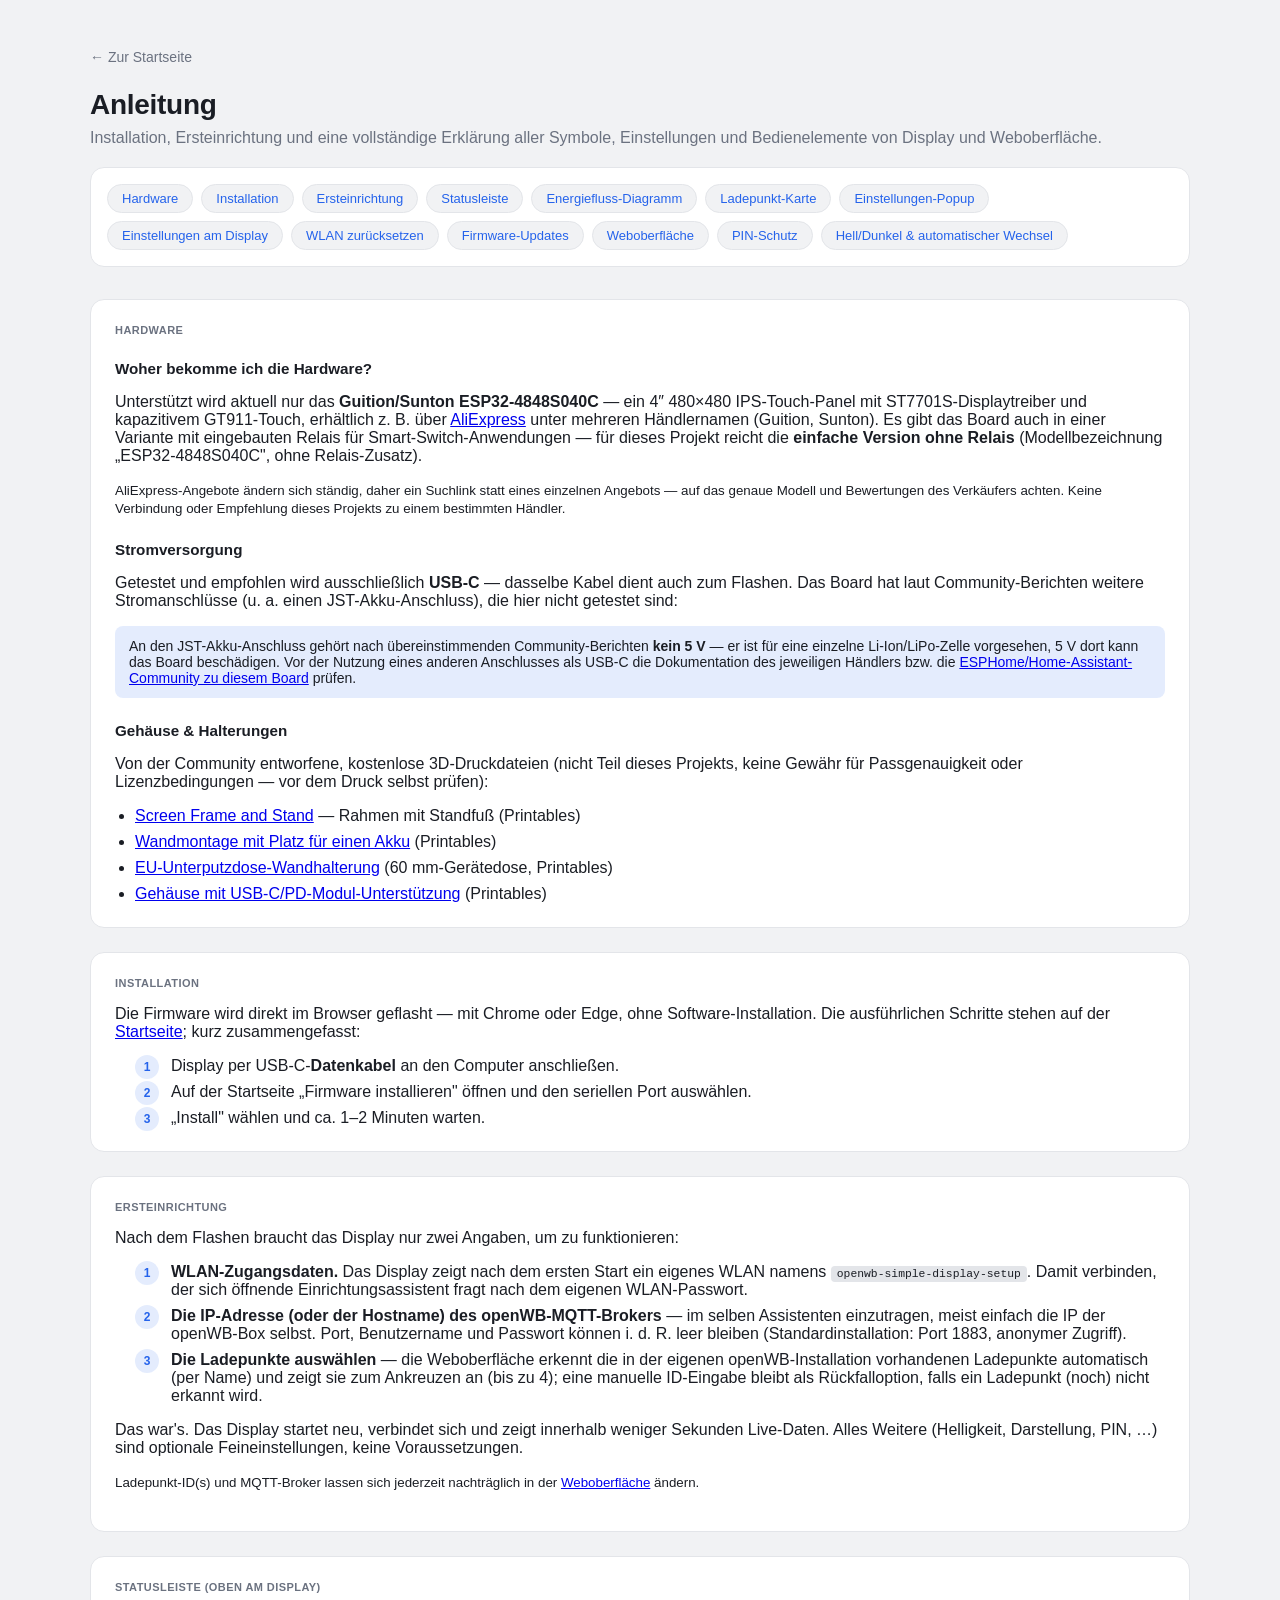
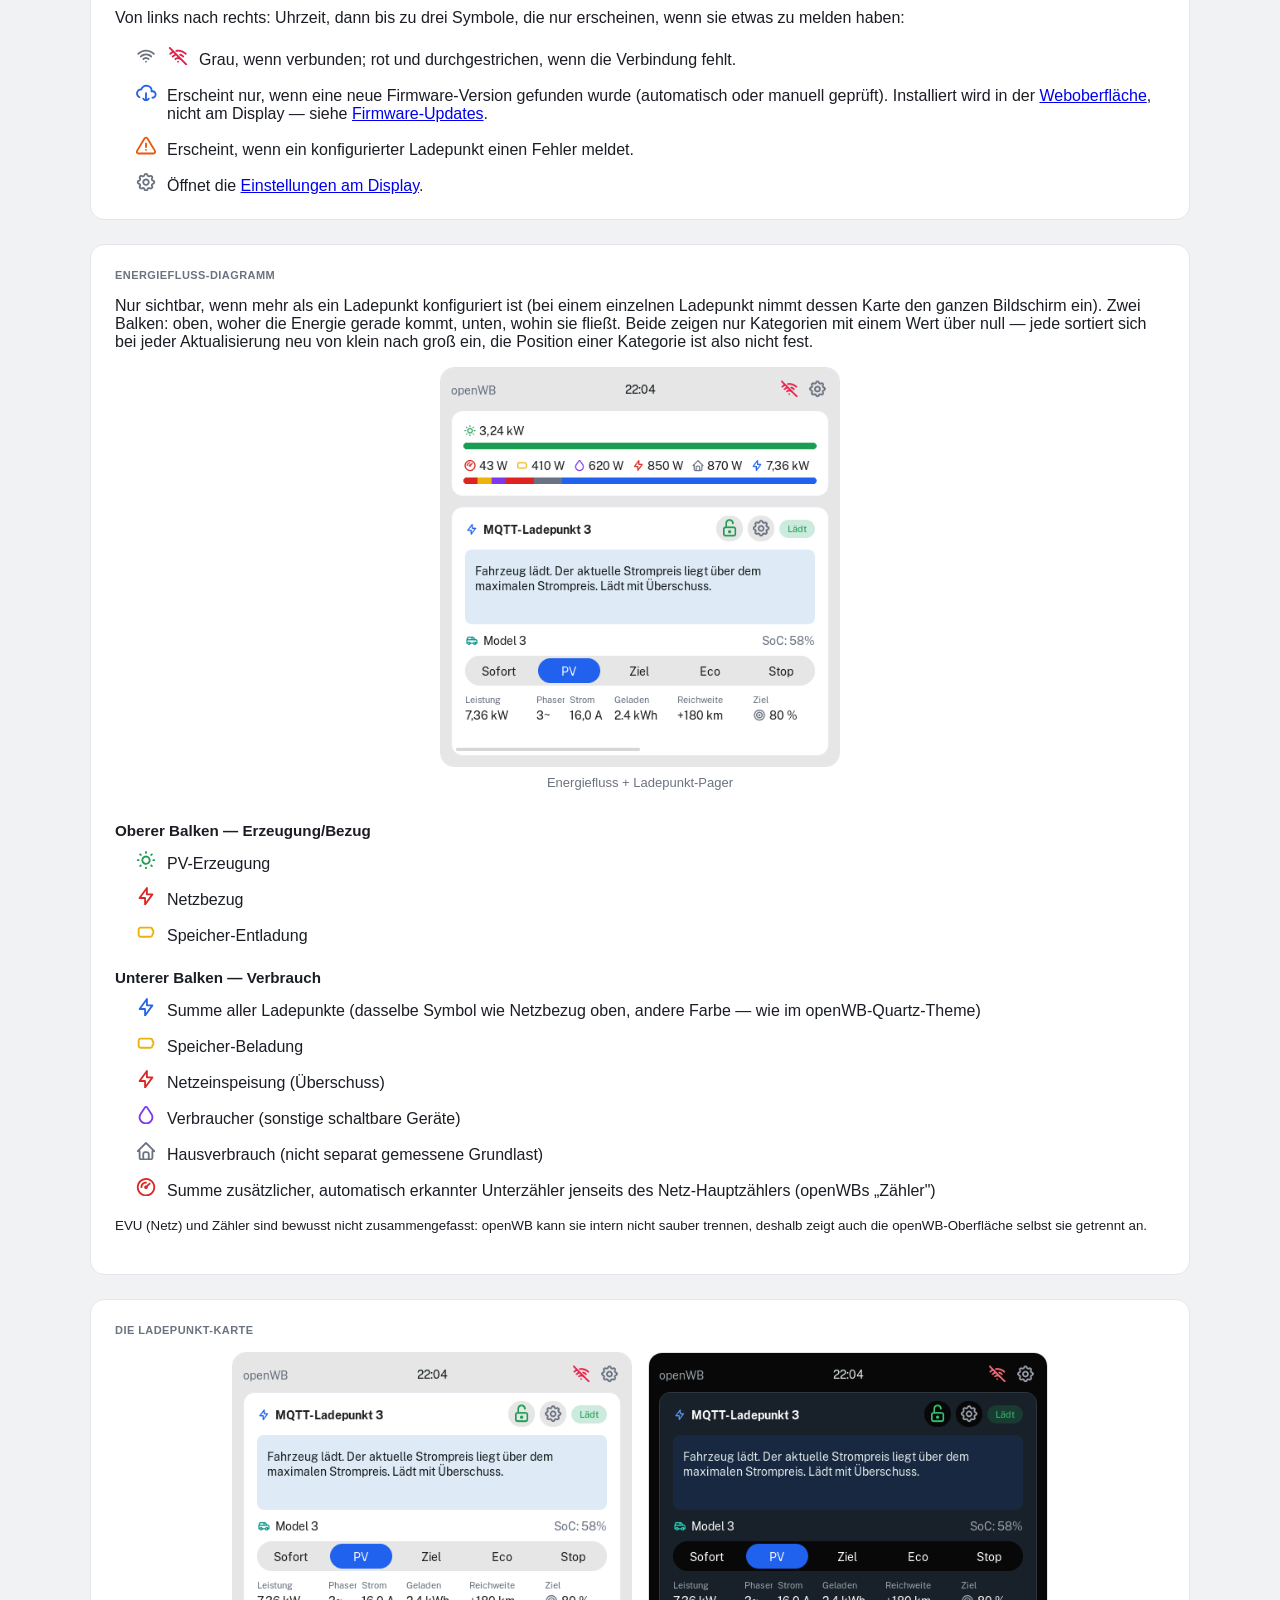
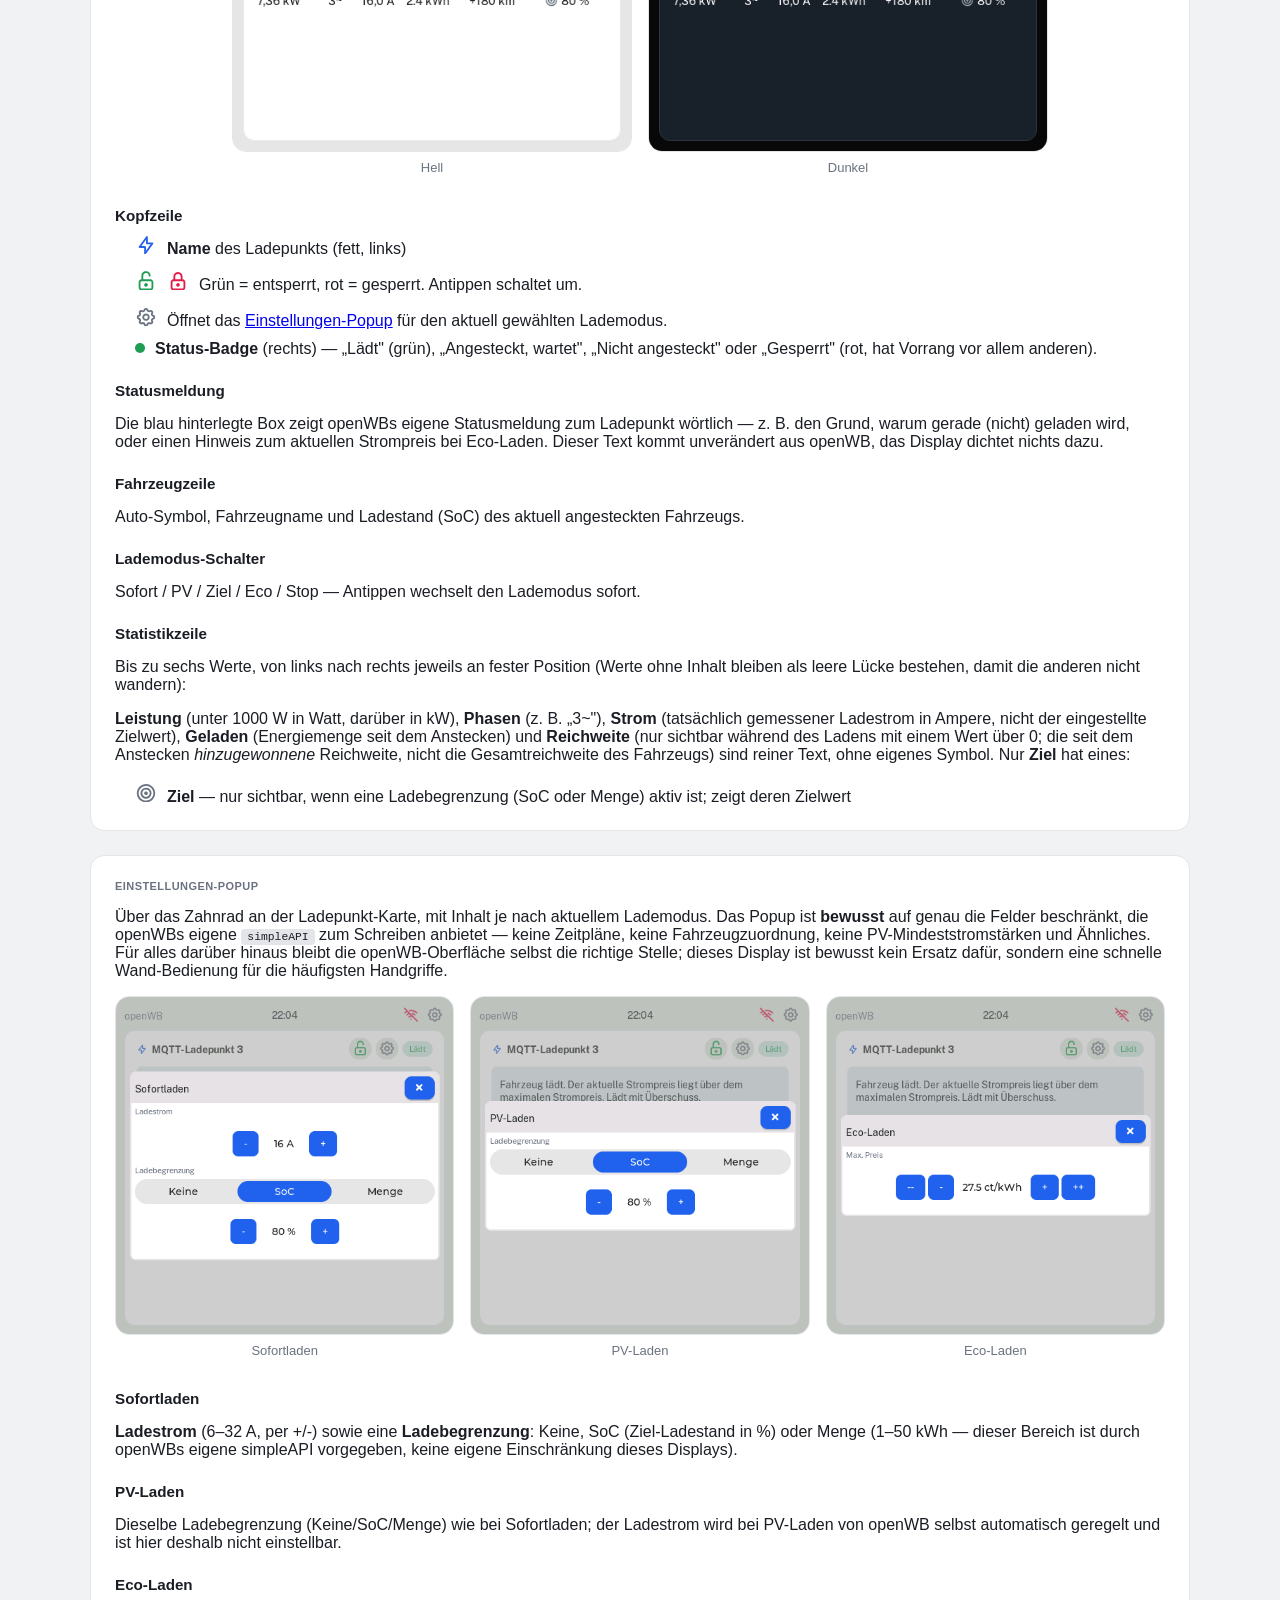
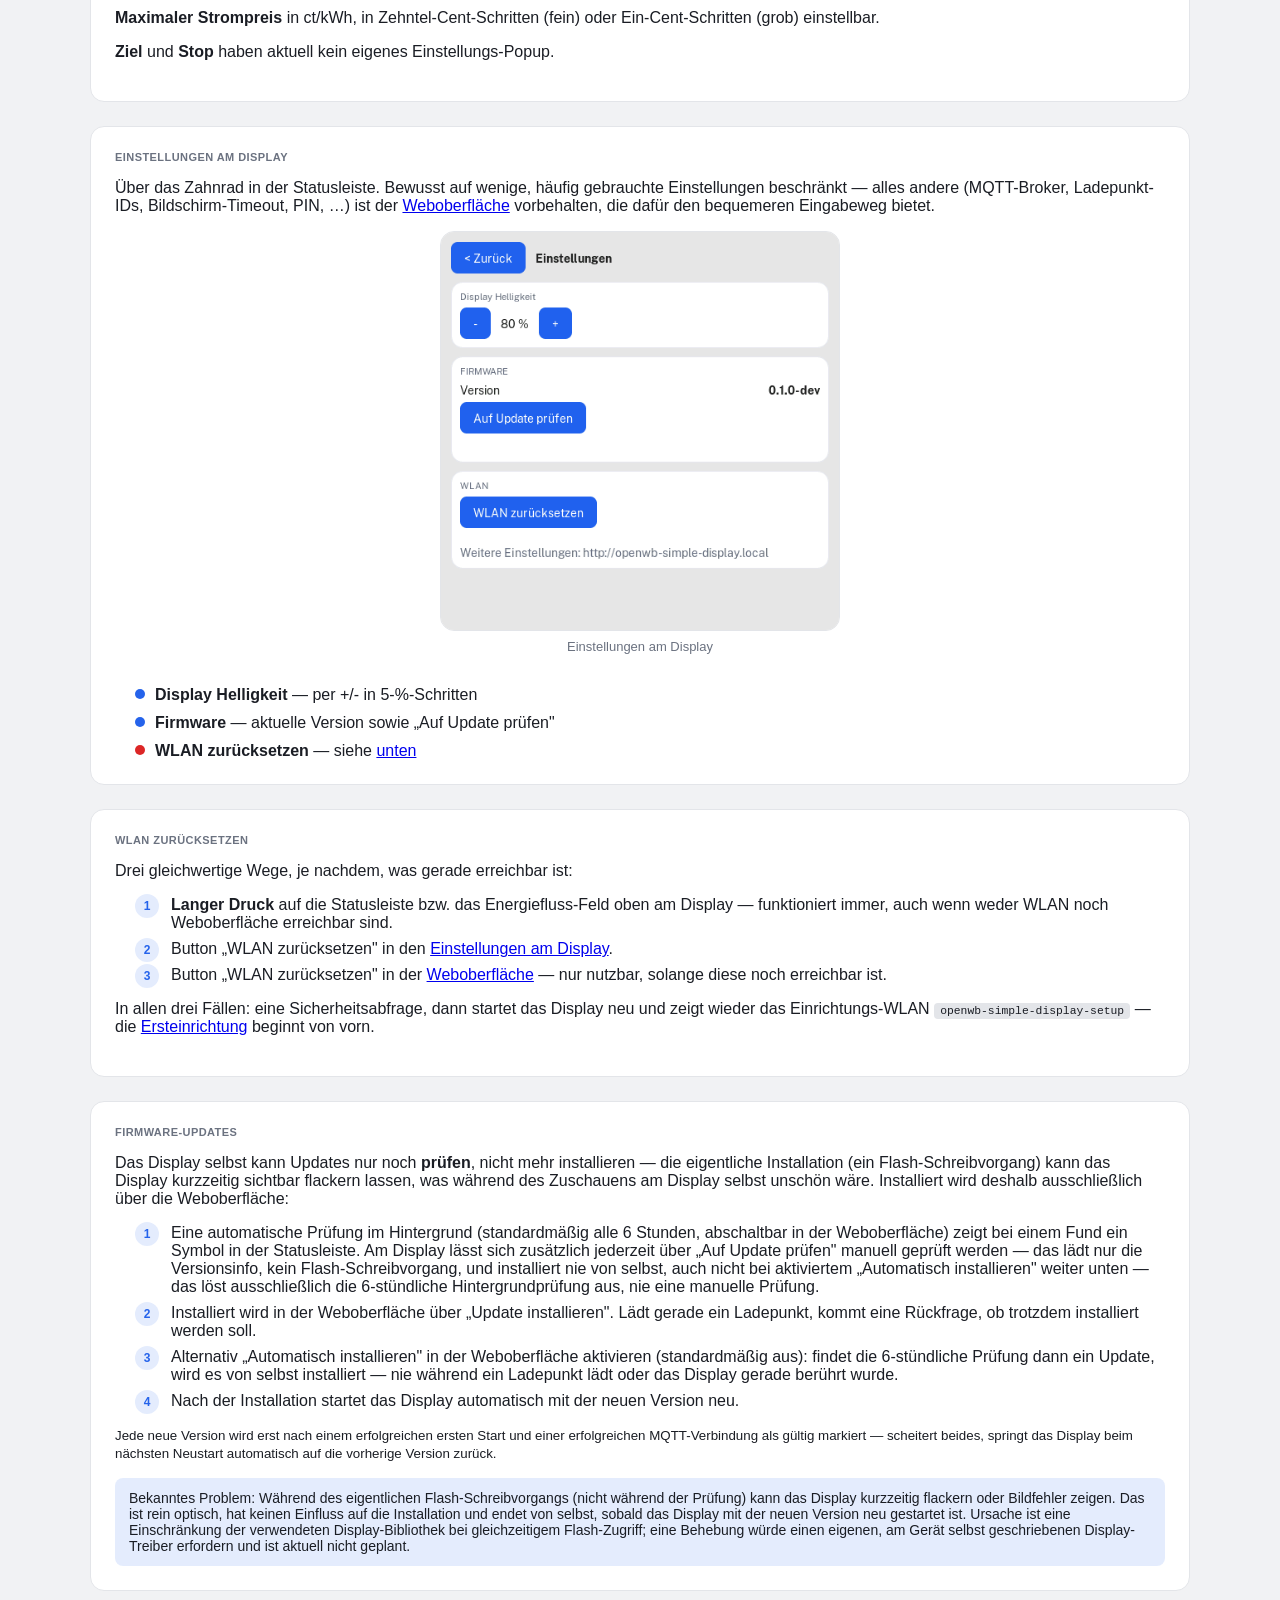
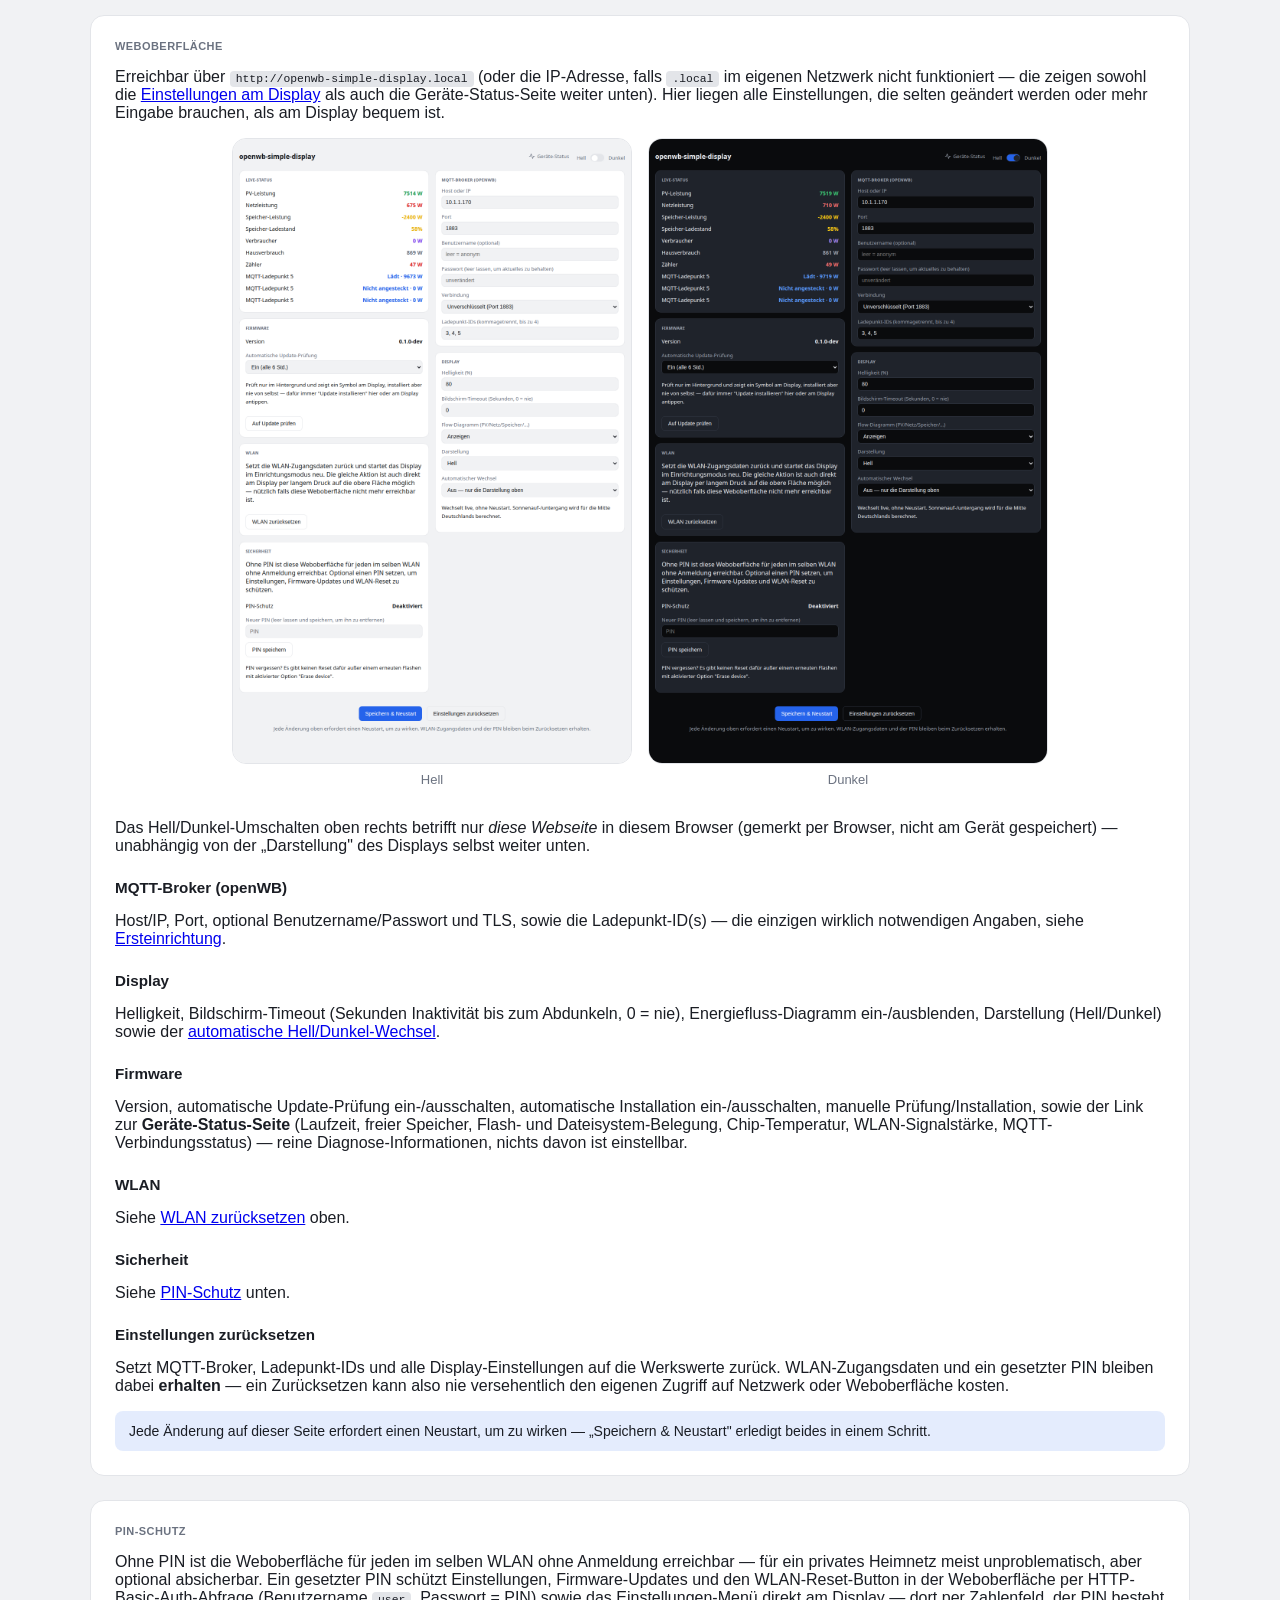
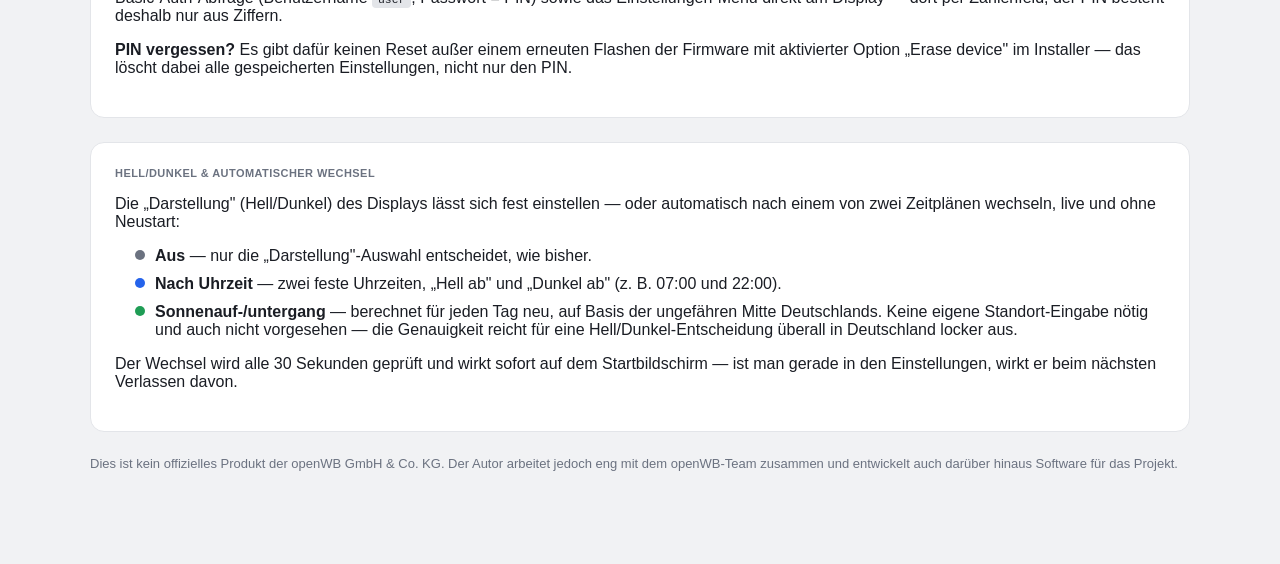
==== docs/anleitung/index.html @ 3981f6f2 "Auto-discover chargepoints instead of requiring free-text IDs The web UI now shows a pick-list of re" ====
<!doctype html>
<html lang="de">
<head>
<meta charset="utf-8" />
<meta name="viewport" content="width=device-width, initial-scale=1" />
<title>Anleitung — openWB Simple Display</title>
<meta name="description" content="Installation, Einrichtung und vollständige Bedienungsanleitung für das openWB Simple Display." />
<link rel="stylesheet" href="../assets/style.css" />
</head>
<body>
<main>
  <a class="back-link" href="../">&larr; Zur Startseite</a>
  <h1>Anleitung</h1>
  <p class="subtitle">
    Installation, Ersteinrichtung und eine vollständige Erklärung aller Symbole,
    Einstellungen und Bedienelemente von Display und Weboberfläche.
  </p>

  <ul class="toc">
    <li><a href="#hardware">Hardware</a></li>
    <li><a href="#installation">Installation</a></li>
    <li><a href="#einrichtung">Ersteinrichtung</a></li>
    <li><a href="#statusleiste">Statusleiste</a></li>
    <li><a href="#flow">Energiefluss-Diagramm</a></li>
    <li><a href="#ladepunktkarte">Ladepunkt-Karte</a></li>
    <li><a href="#popup">Einstellungen-Popup</a></li>
    <li><a href="#display-einstellungen">Einstellungen am Display</a></li>
    <li><a href="#wlan-reset">WLAN zurücksetzen</a></li>
    <li><a href="#update">Firmware-Updates</a></li>
    <li><a href="#weboberflaeche">Weboberfläche</a></li>
    <li><a href="#pin">PIN-Schutz</a></li>
    <li><a href="#darstellung">Hell/Dunkel &amp; automatischer Wechsel</a></li>
  </ul>

  <section class="panel" id="hardware">
    <h2>Hardware</h2>
    <h3>Woher bekomme ich die Hardware?</h3>
    <p>Unterstützt wird aktuell nur das <strong>Guition/Sunton ESP32-4848S040C</strong> —
      ein 4″ 480×480 IPS-Touch-Panel mit ST7701S-Displaytreiber und kapazitivem
      GT911-Touch, erhältlich z.&nbsp;B. über
      <a href="https://www.aliexpress.com/wholesale?SearchText=ESP32-4848S040C" target="_blank" rel="noopener">AliExpress</a>
      unter mehreren Händlernamen (Guition, Sunton). Es gibt das Board auch in einer
      Variante mit eingebauten Relais für Smart-Switch-Anwendungen — für dieses Projekt
      reicht die <strong>einfache Version ohne Relais</strong> (Modellbezeichnung
      „ESP32-4848S040C", ohne Relais-Zusatz).</p>
    <p><small>AliExpress-Angebote ändern sich ständig, daher ein Suchlink statt eines
      einzelnen Angebots — auf das genaue Modell und Bewertungen des Verkäufers achten.
      Keine Verbindung oder Empfehlung dieses Projekts zu einem bestimmten Händler.</small></p>
    <h3>Stromversorgung</h3>
    <p>Getestet und empfohlen wird ausschließlich <strong>USB-C</strong> — dasselbe Kabel
      dient auch zum Flashen. Das Board hat laut Community-Berichten weitere
      Stromanschlüsse (u.&nbsp;a. einen JST-Akku-Anschluss), die hier nicht getestet
      sind:</p>
    <div class="note">An den JST-Akku-Anschluss gehört nach übereinstimmenden
      Community-Berichten <strong>kein 5&nbsp;V</strong> — er ist für eine einzelne
      Li-Ion/LiPo-Zelle vorgesehen, 5&nbsp;V dort kann das Board beschädigen. Vor der
      Nutzung eines anderen Anschlusses als USB-C die Dokumentation des jeweiligen
      Händlers bzw. die <a href="https://community.home-assistant.io/t/guition-4-480x480-esp32-s3-4848s040-smart-display-with-lvgl/729271" target="_blank" rel="noopener">ESPHome/Home-Assistant-Community zu diesem Board</a> prüfen.</div>
    <h3>Gehäuse &amp; Halterungen</h3>
    <p>Von der Community entworfene, kostenlose 3D-Druckdateien (nicht Teil dieses
      Projekts, keine Gewähr für Passgenauigkeit oder Lizenzbedingungen — vor dem Druck
      selbst prüfen):</p>
    <ul>
      <li><a href="https://www.printables.com/model/1881011-guition-4-inch-screen-frame-and-stand-esp32-s3-484" target="_blank" rel="noopener">Screen Frame and Stand</a> — Rahmen mit Standfuß (Printables)</li>
      <li><a href="https://www.printables.com/model/1654839-guiton-4-480x480-esp32-s3-4848s040-smart-display-c" target="_blank" rel="noopener">Wandmontage mit Platz für einen Akku</a> (Printables)</li>
      <li><a href="https://www.printables.com/model/1440541-guition-esp32-s3-4848s040-eu-wall-mount/related" target="_blank" rel="noopener">EU-Unterputzdose-Wandhalterung</a> (60&nbsp;mm-Gerätedose, Printables)</li>
      <li><a href="https://www.printables.com/model/1772350-case-for-guition-4848s040-4-inch-esp32-lcd-module/files" target="_blank" rel="noopener">Gehäuse mit USB-C/PD-Modul-Unterstützung</a> (Printables)</li>
    </ul>
  </section>

  <section class="panel" id="installation">
    <h2>Installation</h2>
    <p>Die Firmware wird direkt im Browser geflasht — mit Chrome oder Edge, ohne
      Software-Installation. Die ausführlichen Schritte stehen auf der
      <a href="../#installation">Startseite</a>; kurz zusammengefasst:</p>
    <ol class="steps">
      <li>Display per USB-C-<strong>Datenkabel</strong> an den Computer anschließen.</li>
      <li>Auf der Startseite „Firmware installieren" öffnen und den seriellen Port
        auswählen.</li>
      <li>„Install" wählen und ca. 1–2 Minuten warten.</li>
    </ol>
  </section>

  <section class="panel" id="einrichtung">
    <h2>Ersteinrichtung</h2>
    <p>Nach dem Flashen braucht das Display nur zwei Angaben, um zu funktionieren:</p>
    <ol class="steps">
      <li><strong>WLAN-Zugangsdaten.</strong> Das Display zeigt nach dem ersten Start ein
        eigenes WLAN namens <code>openwb-simple-display-setup</code>. Damit verbinden, der
        sich öffnende Einrichtungsassistent fragt nach dem eigenen WLAN-Passwort.</li>
      <li><strong>Die IP-Adresse (oder der Hostname) des openWB-MQTT-Brokers</strong> —
        im selben Assistenten einzutragen, meist einfach die IP der openWB-Box selbst.
        Port, Benutzername und Passwort können i.&nbsp;d.&nbsp;R. leer bleiben
        (Standardinstallation: Port 1883, anonymer Zugriff).</li>
      <li><strong>Die Ladepunkte auswählen</strong> — die Weboberfläche erkennt die in
        der eigenen openWB-Installation vorhandenen Ladepunkte automatisch (per Name)
        und zeigt sie zum Ankreuzen an (bis zu 4); eine manuelle ID-Eingabe bleibt als
        Rückfalloption, falls ein Ladepunkt (noch) nicht erkannt wird.</li>
    </ol>
    <p>Das war's. Das Display startet neu, verbindet sich und zeigt innerhalb weniger
      Sekunden Live-Daten. Alles Weitere (Helligkeit, Darstellung, PIN, …) sind optionale
      Feineinstellungen, keine Voraussetzungen.</p>
    <p><small>Ladepunkt-ID(s) und MQTT-Broker lassen sich jederzeit nachträglich in der
      <a href="#weboberflaeche">Weboberfläche</a> ändern.</small></p>
  </section>

  <section class="panel" id="statusleiste">
    <h2>Statusleiste (oben am Display)</h2>
    <p>Von links nach rechts: Uhrzeit, dann bis zu drei Symbole, die nur erscheinen, wenn
      sie etwas zu melden haben:</p>
    <ul class="legend">
      <li><img class="icon" src="../assets/icons/icon-wifi-muted.svg" alt="" /><img
          class="icon" src="../assets/icons/icon-wifi-off-error.svg" alt="" />
        <span>Grau, wenn verbunden; rot und durchgestrichen, wenn die Verbindung
        fehlt.</span></li>
      <li><img class="icon" src="../assets/icons/icon-cloud-download-accent.svg" alt="" />
        <span>Erscheint nur, wenn eine neue Firmware-Version gefunden wurde (automatisch
        oder manuell geprüft). Installiert wird in der <a href="#weboberflaeche">Weboberfläche</a>,
        nicht am Display — siehe <a href="#update">Firmware-Updates</a>.</span></li>
      <li><img class="icon" src="../assets/icons/icon-alert-triangle-warning.svg" alt="" />
        <span>Erscheint, wenn ein konfigurierter Ladepunkt einen Fehler meldet.</span></li>
      <li><img class="icon" src="../assets/icons/icon-settings-muted.svg" alt="" />
        <span>Öffnet die <a href="#display-einstellungen">Einstellungen am
        Display</a>.</span></li>
    </ul>
  </section>

  <section class="panel" id="flow">
    <h2>Energiefluss-Diagramm</h2>
    <p>Nur sichtbar, wenn mehr als ein Ladepunkt konfiguriert ist (bei einem einzelnen
      Ladepunkt nimmt dessen Karte den ganzen Bildschirm ein). Zwei Balken: oben, woher
      die Energie gerade kommt, unten, wohin sie fließt. Beide zeigen nur Kategorien mit
      einem Wert über null — jede sortiert sich bei jeder Aktualisierung neu von klein
      nach groß ein, die Position einer Kategorie ist also nicht fest.</p>
    <div class="screenshots">
      <figure>
        <img src="../assets/screenshot-multi-light.png" alt="Energiefluss-Diagramm über mehreren Ladepunkt-Karten" />
        <figcaption>Energiefluss + Ladepunkt-Pager</figcaption>
      </figure>
    </div>
    <h3>Oberer Balken — Erzeugung/Bezug</h3>
    <ul class="legend">
      <li><img class="icon" src="../assets/icons/icon-sun-pv.svg" alt="" />
        <span>PV-Erzeugung</span></li>
      <li><img class="icon" src="../assets/icons/icon-bolt-grid.svg" alt="" />
        <span>Netzbezug</span></li>
      <li><img class="icon" src="../assets/icons/icon-battery-battery.svg" alt="" />
        <span>Speicher-Entladung</span></li>
    </ul>
    <h3>Unterer Balken — Verbrauch</h3>
    <ul class="legend">
      <li><img class="icon" src="../assets/icons/icon-bolt-chargepoint.svg" alt="" />
        <span>Summe aller Ladepunkte (dasselbe Symbol wie Netzbezug oben, andere Farbe —
        wie im openWB-Quartz-Theme)</span></li>
      <li><img class="icon" src="../assets/icons/icon-battery-battery.svg" alt="" />
        <span>Speicher-Beladung</span></li>
      <li><img class="icon" src="../assets/icons/icon-bolt-grid.svg" alt="" />
        <span>Netzeinspeisung (Überschuss)</span></li>
      <li><img class="icon" src="../assets/icons/icon-droplet-consumer.svg" alt="" />
        <span>Verbraucher (sonstige schaltbare Geräte)</span></li>
      <li><img class="icon" src="../assets/icons/icon-home-muted.svg" alt="" />
        <span>Hausverbrauch (nicht separat gemessene Grundlast)</span></li>
      <li><img class="icon" src="../assets/icons/icon-gauge-grid.svg" alt="" />
        <span>Summe zusätzlicher, automatisch erkannter Unterzähler jenseits des
        Netz-Hauptzählers (openWBs „Zähler")</span></li>
    </ul>
    <p><small>EVU (Netz) und Zähler sind bewusst nicht zusammengefasst: openWB kann sie
      intern nicht sauber trennen, deshalb zeigt auch die openWB-Oberfläche selbst sie
      getrennt an.</small></p>
  </section>

  <section class="panel" id="ladepunktkarte">
    <h2>Die Ladepunkt-Karte</h2>
    <div class="screenshots">
      <figure>
        <img src="../assets/screenshot-light.png" alt="Ladepunkt-Karte, helles Design" />
        <figcaption>Hell</figcaption>
      </figure>
      <figure>
        <img src="../assets/screenshot-dark.png" alt="Ladepunkt-Karte, dunkles Design" />
        <figcaption>Dunkel</figcaption>
      </figure>
    </div>
    <h3>Kopfzeile</h3>
    <ul class="legend">
      <li><img class="icon" src="../assets/icons/icon-bolt-chargepoint.svg" alt="" />
        <span><strong>Name</strong> des Ladepunkts (fett, links)</span></li>
      <li><img class="icon" src="../assets/icons/icon-lock-open-pv.svg" alt="" /><img
          class="icon" src="../assets/icons/icon-lock-error.svg" alt="" />
        <span>Grün = entsperrt, rot = gesperrt. Antippen schaltet um.</span></li>
      <li><img class="icon" src="../assets/icons/icon-settings-muted.svg" alt="" />
        <span>Öffnet das <a href="#popup">Einstellungen-Popup</a> für den aktuell
        gewählten Lademodus.</span></li>
      <li><span class="dot" style="--dot: var(--pv)"></span>
        <span><strong>Status-Badge</strong> (rechts) — „Lädt" (grün), „Angesteckt, wartet",
        „Nicht angesteckt" oder „Gesperrt" (rot, hat Vorrang vor allem anderen).</span></li>
    </ul>
    <h3>Statusmeldung</h3>
    <p>Die blau hinterlegte Box zeigt openWBs eigene Statusmeldung zum Ladepunkt
      wörtlich — z.&nbsp;B. den Grund, warum gerade (nicht) geladen wird, oder einen
      Hinweis zum aktuellen Strompreis bei Eco-Laden. Dieser Text kommt unverändert aus
      openWB, das Display dichtet nichts dazu.</p>
    <h3>Fahrzeugzeile</h3>
    <p>Auto-Symbol, Fahrzeugname und Ladestand (SoC) des aktuell angesteckten Fahrzeugs.</p>
    <h3>Lademodus-Schalter</h3>
    <p>Sofort / PV / Ziel / Eco / Stop — Antippen wechselt den Lademodus sofort.</p>
    <h3>Statistikzeile</h3>
    <p>Bis zu sechs Werte, von links nach rechts jeweils an fester Position (Werte ohne
      Inhalt bleiben als leere Lücke bestehen, damit die anderen nicht wandern):</p>
    <p><strong>Leistung</strong> (unter 1000&nbsp;W in Watt, darüber in kW),
      <strong>Phasen</strong> (z.&nbsp;B. „3~"), <strong>Strom</strong> (tatsächlich
      gemessener Ladestrom in Ampere, nicht der eingestellte Zielwert),
      <strong>Geladen</strong> (Energiemenge seit dem Anstecken) und
      <strong>Reichweite</strong> (nur sichtbar während des Ladens mit einem Wert über 0;
      die seit dem Anstecken <em>hinzugewonnene</em> Reichweite, nicht die
      Gesamtreichweite des Fahrzeugs) sind reiner Text, ohne eigenes Symbol. Nur
      <strong>Ziel</strong> hat eines:</p>
    <ul class="legend">
      <li><img class="icon" src="../assets/icons/icon-goal-muted.svg" alt="" />
        <span><strong>Ziel</strong> — nur sichtbar, wenn eine Ladebegrenzung (SoC oder
        Menge) aktiv ist; zeigt deren Zielwert</span></li>
    </ul>
  </section>

  <section class="panel" id="popup">
    <h2>Einstellungen-Popup</h2>
    <p>Über das Zahnrad an der Ladepunkt-Karte, mit Inhalt je nach aktuellem Lademodus.
      Das Popup ist <strong>bewusst</strong> auf genau die Felder beschränkt, die
      openWBs eigene <code>simpleAPI</code> zum Schreiben anbietet — keine Zeitpläne,
      keine Fahrzeugzuordnung, keine PV-Mindeststromstärken und Ähnliches. Für alles
      darüber hinaus bleibt die openWB-Oberfläche selbst die richtige Stelle; dieses
      Display ist bewusst kein Ersatz dafür, sondern eine schnelle Wand-Bedienung für die
      häufigsten Handgriffe.</p>
    <div class="screenshots">
      <figure>
        <img src="../assets/screenshot-popup-instant.png" alt="Einstellungen-Popup für Sofortladen" />
        <figcaption>Sofortladen</figcaption>
      </figure>
      <figure>
        <img src="../assets/screenshot-popup-pv.png" alt="Einstellungen-Popup für PV-Laden" />
        <figcaption>PV-Laden</figcaption>
      </figure>
      <figure>
        <img src="../assets/screenshot-popup-eco.png" alt="Einstellungen-Popup für Eco-Laden" />
        <figcaption>Eco-Laden</figcaption>
      </figure>
    </div>
    <h3>Sofortladen</h3>
    <p><strong>Ladestrom</strong> (6–32&nbsp;A, per +/-) sowie eine
      <strong>Ladebegrenzung</strong>: Keine, SoC (Ziel-Ladestand in %) oder Menge
      (1–50&nbsp;kWh — dieser Bereich ist durch openWBs eigene simpleAPI vorgegeben,
      keine eigene Einschränkung dieses Displays).</p>
    <h3>PV-Laden</h3>
    <p>Dieselbe Ladebegrenzung (Keine/SoC/Menge) wie bei Sofortladen; der Ladestrom wird
      bei PV-Laden von openWB selbst automatisch geregelt und ist hier deshalb nicht
      einstellbar.</p>
    <h3>Eco-Laden</h3>
    <p><strong>Maximaler Strompreis</strong> in ct/kWh, in Zehntel-Cent-Schritten
      (fein) oder Ein-Cent-Schritten (grob) einstellbar.</p>
    <p><strong>Ziel</strong> und <strong>Stop</strong> haben aktuell kein eigenes
      Einstellungs-Popup.</p>
  </section>

  <section class="panel" id="display-einstellungen">
    <h2>Einstellungen am Display</h2>
    <p>Über das Zahnrad in der Statusleiste. Bewusst auf wenige, häufig gebrauchte
      Einstellungen beschränkt — alles andere (MQTT-Broker, Ladepunkt-IDs,
      Bildschirm-Timeout, PIN, …) ist der <a href="#weboberflaeche">Weboberfläche</a>
      vorbehalten, die dafür den bequemeren Eingabeweg bietet.</p>
    <div class="screenshots">
      <figure>
        <img src="../assets/screenshot-display-settings.png" alt="Einstellungen direkt am Display" />
        <figcaption>Einstellungen am Display</figcaption>
      </figure>
    </div>
    <ul class="legend">
      <li><span class="dot" style="--dot: var(--chargepoint)"></span>
        <span><strong>Display Helligkeit</strong> — per +/- in 5-%-Schritten</span></li>
      <li><span class="dot" style="--dot: var(--chargepoint)"></span>
        <span><strong>Firmware</strong> — aktuelle Version sowie „Auf Update prüfen"</span></li>
      <li><span class="dot" style="--dot: var(--grid)"></span>
        <span><strong>WLAN zurücksetzen</strong> — siehe <a href="#wlan-reset">unten</a></span></li>
    </ul>
  </section>

  <section class="panel" id="wlan-reset">
    <h2>WLAN zurücksetzen</h2>
    <p>Drei gleichwertige Wege, je nachdem, was gerade erreichbar ist:</p>
    <ol class="steps">
      <li><strong>Langer Druck</strong> auf die Statusleiste bzw. das Energiefluss-Feld
        oben am Display — funktioniert immer, auch wenn weder WLAN noch Weboberfläche
        erreichbar sind.</li>
      <li>Button „WLAN zurücksetzen" in den <a href="#display-einstellungen">Einstellungen
        am Display</a>.</li>
      <li>Button „WLAN zurücksetzen" in der <a href="#weboberflaeche">Weboberfläche</a> —
        nur nutzbar, solange diese noch erreichbar ist.</li>
    </ol>
    <p>In allen drei Fällen: eine Sicherheitsabfrage, dann startet das Display neu und
      zeigt wieder das Einrichtungs-WLAN <code>openwb-simple-display-setup</code> — die
      <a href="#einrichtung">Ersteinrichtung</a> beginnt von vorn.</p>
  </section>

  <section class="panel" id="update">
    <h2>Firmware-Updates</h2>
    <p>Das Display selbst kann Updates nur noch <strong>prüfen</strong>, nicht mehr
      installieren — die eigentliche Installation (ein Flash-Schreibvorgang) kann das
      Display kurzzeitig sichtbar flackern lassen, was während des Zuschauens am
      Display selbst unschön wäre. Installiert wird deshalb ausschließlich über die
      Weboberfläche:</p>
    <ol class="steps">
      <li>Eine automatische Prüfung im Hintergrund (standardmäßig alle 6&nbsp;Stunden,
        abschaltbar in der Weboberfläche) zeigt bei einem Fund ein Symbol in der
        Statusleiste. Am Display lässt sich zusätzlich jederzeit über „Auf Update
        prüfen" manuell geprüft werden — das lädt nur die Versionsinfo, kein
        Flash-Schreibvorgang, und installiert nie von selbst, auch nicht bei
        aktiviertem „Automatisch installieren" weiter unten — das löst ausschließlich
        die 6-stündliche Hintergrundprüfung aus, nie eine manuelle Prüfung.</li>
      <li>Installiert wird in der Weboberfläche über „Update installieren". Lädt gerade
        ein Ladepunkt, kommt eine Rückfrage, ob trotzdem installiert werden soll.</li>
      <li>Alternativ „Automatisch installieren" in der Weboberfläche aktivieren
        (standardmäßig aus): findet die 6-stündliche Prüfung dann ein Update, wird es
        von selbst installiert — nie während ein Ladepunkt lädt oder das Display gerade
        berührt wurde.</li>
      <li>Nach der Installation startet das Display automatisch mit der neuen Version
        neu.</li>
    </ol>
    <p><small>Jede neue Version wird erst nach einem erfolgreichen ersten Start und einer
      erfolgreichen MQTT-Verbindung als gültig markiert — scheitert beides, springt das
      Display beim nächsten Neustart automatisch auf die vorherige Version zurück.</small></p>
    <div class="note">Bekanntes Problem: Während des eigentlichen Flash-Schreibvorgangs
      (nicht während der Prüfung) kann das Display kurzzeitig flackern oder Bildfehler
      zeigen. Das ist rein optisch, hat keinen Einfluss auf die Installation und endet
      von selbst, sobald das Display mit der neuen Version neu gestartet ist. Ursache ist
      eine Einschränkung der verwendeten Display-Bibliothek bei gleichzeitigem
      Flash-Zugriff; eine Behebung würde einen eigenen, am Gerät selbst geschriebenen
      Display-Treiber erfordern und ist aktuell nicht geplant.</div>
  </section>

  <section class="panel" id="weboberflaeche">
    <h2>Weboberfläche</h2>
    <p>Erreichbar über <code>http://openwb-simple-display.local</code> (oder die
      IP-Adresse, falls <code>.local</code> im eigenen Netzwerk nicht funktioniert — die
      zeigen sowohl die <a href="#display-einstellungen">Einstellungen am Display</a> als
      auch die Geräte-Status-Seite weiter unten). Hier liegen alle Einstellungen, die
      selten geändert werden oder mehr
      Eingabe brauchen, als am Display bequem ist.</p>
    <div class="screenshots">
      <figure>
        <img src="../assets/screenshot-web-ui.png" alt="Weboberfläche, helles Design" />
        <figcaption>Hell</figcaption>
      </figure>
      <figure>
        <img src="../assets/screenshot-web-ui-dark.png" alt="Weboberfläche, dunkles Design" />
        <figcaption>Dunkel</figcaption>
      </figure>
    </div>
    <p>Das Hell/Dunkel-Umschalten oben rechts betrifft nur <em>diese Webseite</em> in
      diesem Browser (gemerkt per Browser, nicht am Gerät gespeichert) — unabhängig von
      der „Darstellung" des Displays selbst weiter unten.</p>
    <h3>MQTT-Broker (openWB)</h3>
    <p>Host/IP, Port, optional Benutzername/Passwort und TLS, sowie die
      Ladepunkt-ID(s) — die einzigen wirklich notwendigen Angaben, siehe
      <a href="#einrichtung">Ersteinrichtung</a>.</p>
    <h3>Display</h3>
    <p>Helligkeit, Bildschirm-Timeout (Sekunden Inaktivität bis zum Abdunkeln, 0 = nie),
      Energiefluss-Diagramm ein-/ausblenden, Darstellung (Hell/Dunkel) sowie der
      <a href="#darstellung">automatische Hell/Dunkel-Wechsel</a>.</p>
    <h3>Firmware</h3>
    <p>Version, automatische Update-Prüfung ein-/ausschalten, automatische Installation
      ein-/ausschalten, manuelle Prüfung/Installation, sowie der Link zur
      <strong>Geräte-Status-Seite</strong> (Laufzeit, freier
      Speicher, Flash- und Dateisystem-Belegung, Chip-Temperatur, WLAN-Signalstärke,
      MQTT-Verbindungsstatus) — reine Diagnose-Informationen, nichts davon ist
      einstellbar.</p>
    <h3>WLAN</h3>
    <p>Siehe <a href="#wlan-reset">WLAN zurücksetzen</a> oben.</p>
    <h3>Sicherheit</h3>
    <p>Siehe <a href="#pin">PIN-Schutz</a> unten.</p>
    <h3>Einstellungen zurücksetzen</h3>
    <p>Setzt MQTT-Broker, Ladepunkt-IDs und alle Display-Einstellungen auf die
      Werkswerte zurück. WLAN-Zugangsdaten und ein gesetzter PIN bleiben dabei
      <strong>erhalten</strong> — ein Zurücksetzen kann also nie versehentlich den
      eigenen Zugriff auf Netzwerk oder Weboberfläche kosten.</p>
    <div class="note">Jede Änderung auf dieser Seite erfordert einen Neustart, um zu
      wirken — „Speichern &amp; Neustart" erledigt beides in einem Schritt.</div>
  </section>

  <section class="panel" id="pin">
    <h2>PIN-Schutz</h2>
    <p>Ohne PIN ist die Weboberfläche für jeden im selben WLAN ohne Anmeldung
      erreichbar — für ein privates Heimnetz meist unproblematisch, aber optional
      absicherbar. Ein gesetzter PIN schützt Einstellungen, Firmware-Updates und den
      WLAN-Reset-Button in der Weboberfläche per HTTP-Basic-Auth-Abfrage (Benutzername
      <code>user</code>, Passwort = PIN) sowie das Einstellungen-Menü direkt am Display — dort
      per Zahlenfeld, der PIN besteht deshalb nur aus Ziffern.</p>
    <p><strong>PIN vergessen?</strong> Es gibt dafür keinen Reset außer einem erneuten
      Flashen der Firmware mit aktivierter Option „Erase device" im Installer — das löscht
      dabei alle gespeicherten Einstellungen, nicht nur den PIN.</p>
  </section>

  <section class="panel" id="darstellung">
    <h2>Hell/Dunkel &amp; automatischer Wechsel</h2>
    <p>Die „Darstellung" (Hell/Dunkel) des Displays lässt sich fest einstellen — oder
      automatisch nach einem von zwei Zeitplänen wechseln, live und ohne Neustart:</p>
    <ul class="legend">
      <li><span class="dot" style="--dot: var(--muted)"></span>
        <span><strong>Aus</strong> — nur die „Darstellung"-Auswahl entscheidet, wie
        bisher.</span></li>
      <li><span class="dot" style="--dot: var(--chargepoint)"></span>
        <span><strong>Nach Uhrzeit</strong> — zwei feste Uhrzeiten, „Hell ab" und „Dunkel
        ab" (z.&nbsp;B. 07:00 und 22:00).</span></li>
      <li><span class="dot" style="--dot: var(--pv)"></span>
        <span><strong>Sonnenauf-/untergang</strong> — berechnet für jeden Tag neu, auf
        Basis der ungefähren Mitte Deutschlands. Keine eigene Standort-Eingabe nötig und
        auch nicht vorgesehen — die Genauigkeit reicht für eine Hell/Dunkel-Entscheidung
        überall in Deutschland locker aus.</span></li>
    </ul>
    <p>Der Wechsel wird alle 30&nbsp;Sekunden geprüft und wirkt sofort auf dem
      Startbildschirm — ist man gerade in den Einstellungen, wirkt er beim nächsten
      Verlassen davon.</p>
  </section>

  <p class="disclaimer">
    Dies ist kein offizielles Produkt der openWB GmbH &amp; Co. KG. Der Autor arbeitet
    jedoch eng mit dem openWB-Team zusammen und entwickelt auch darüber hinaus Software
    für das Projekt.
  </p>
</main>
<div class="lightbox" id="lightbox">
  <img id="lightbox-img" src="" alt="" />
</div>
<script>
  const lightbox = document.getElementById("lightbox");
  const lightboxImg = document.getElementById("lightbox-img");
  document.querySelectorAll(".screenshots img").forEach((img) => {
    img.addEventListener("click", () => {
      lightboxImg.src = img.src;
      lightboxImg.alt = img.alt;
      lightbox.classList.add("open");
    });
  });
  lightbox.addEventListener("click", () => lightbox.classList.remove("open"));
  document.addEventListener("keydown", (e) => {
    if (e.key === "Escape") lightbox.classList.remove("open");
  });
</script>
</body>
</html>
---- docs/assets/style.css ----
/* Design tokens kept in sync with src/web/www/style.css / theme_colors.h (the quartz theme). */
:root {
    --bg: #f1f2f4;
    --panel: #ffffff;
    --border: #e3e5e9;
    --text: #1a1d24;
    --muted: #6b7280;
    --accent: #2563eb;
    --accent-tint: rgba(37, 99, 235, 0.12);
    --pv: #1f9d55;
    --grid: #dc2626;
    --chargepoint: #2563eb;
    --battery: #eab308;
    --car: #0d9488;
    --consumer: #7c3aed;
    --radius: 14px;
}

@media (prefers-color-scheme: dark) {
    :root {
        --bg: #0a0b0d;
        --panel: #1f232b;
        --border: #343a46;
        --text: #e7e9ee;
        --muted: #9aa0ac;
        --accent-tint: rgba(91, 155, 255, 0.16);
        --pv: #3ec776;
        --grid: #f87171;
        --chargepoint: #5b9bff;
        --battery: #facc15;
        --car: #2dd4bf;
        --consumer: #a78bfa;
    }
}

* { box-sizing: border-box; }

body {
    margin: 0;
    padding: 48px 16px 80px;
    background: var(--bg);
    color: var(--text);
    font-family: -apple-system, BlinkMacSystemFont, "Segoe UI", Roboto, "Helvetica Neue",
        "Noto Sans", Arial, sans-serif;
}

main {
    max-width: 1100px;
    margin: 0 auto;
}

.brand-logo {
    display: block;
    height: 36px;
    width: auto;
    margin: 0 0 20px;
}

h1 {
    font-size: 1.75rem;
    letter-spacing: -0.01em;
    margin: 0 0 8px;
}

p.subtitle {
    color: var(--muted);
    margin: 0 0 20px;
}

.quicklinks {
    display: flex;
    flex-wrap: wrap;
    gap: 8px;
    margin: 0 0 32px;
}

.quicklinks a {
    display: inline-flex;
    align-items: center;
    padding: 6px 14px;
    border-radius: 999px;
    border: 1px solid var(--border);
    background: var(--panel);
    color: var(--accent);
    text-decoration: none;
    font-size: 0.8125rem;
    font-weight: 500;
}

.quicklinks a:hover {
    border-color: var(--accent);
}

.panel {
    background: var(--panel);
    border: 1px solid var(--border);
    border-radius: var(--radius);
    padding: 24px;
    margin-bottom: 24px;
    scroll-margin-top: 24px;
}

.panel h2 {
    font-size: 0.6875rem;
    text-transform: uppercase;
    letter-spacing: 0.04em;
    color: var(--muted);
    font-weight: 600;
    margin: 0 0 16px;
}

.panel ul, .panel ol {
    margin: 0;
    padding-left: 1.25em;
}

.panel li + li {
    margin-top: 8px;
}

.feature-list {
    list-style: none;
    padding-left: 0;
}

.feature-list li {
    position: relative;
    padding-left: 22px;
}

.feature-list li::before {
    content: "";
    position: absolute;
    left: 0;
    top: 0.5em;
    width: 9px;
    height: 9px;
    border-radius: 50%;
    background: var(--dot);
}

.feature-list li:nth-child(1) { --dot: var(--pv); }
.feature-list li:nth-child(2) { --dot: var(--chargepoint); }
.feature-list li:nth-child(3) { --dot: var(--car); }
.feature-list li:nth-child(4) { --dot: var(--battery); }
.feature-list li:nth-child(5) { --dot: var(--accent); }

.steps {
    list-style: none;
    padding-left: 0;
    counter-reset: step;
}

.steps li {
    position: relative;
    padding-left: 36px;
    counter-increment: step;
}

.steps li::before {
    content: counter(step);
    position: absolute;
    left: 0;
    top: -2px;
    width: 24px;
    height: 24px;
    border-radius: 50%;
    background: var(--accent-tint);
    color: var(--accent);
    font-size: 0.75rem;
    font-weight: 600;
    display: flex;
    align-items: center;
    justify-content: center;
}

.steps + p, .steps + .button {
    margin-top: 16px;
}

.screenshots {
    display: flex;
    flex-wrap: wrap;
    justify-content: center;
    gap: 16px;
    margin: 0 0 32px;
}

.screenshots figure {
    flex: 1 1 280px;
    max-width: 400px;
    margin: 0;
}

.screenshots img {
    width: 100%;
    height: auto;
    display: block;
    border: 1px solid var(--border);
    border-radius: var(--radius);
    cursor: zoom-in;
}

.screenshots figcaption {
    text-align: center;
    font-size: 0.8125rem;
    color: var(--muted);
    margin-top: 8px;
}

/* A device-bezel look for the hero screenshots — not a real product photo, just a
   styled frame so the flat screen captures read as "a physical display" rather than
   bare rectangles. */
.device-frame {
    position: relative;
    display: block;
    padding: 16px 16px 28px;
    background: linear-gradient(160deg, #3a3d44, #121316);
    border-radius: 34px;
    box-shadow:
        0 24px 48px -16px rgba(0, 0, 0, 0.4),
        0 2px 6px rgba(0, 0, 0, 0.18),
        inset 0 1px 0 rgba(255, 255, 255, 0.08);
}

.device-frame img {
    position: relative;
    width: 100%;
    height: auto;
    display: block;
    border: none;
    border-radius: 18px;
    cursor: zoom-in;
}

.device-frame::after {
    content: "";
    position: absolute;
    inset: 16px 16px auto;
    height: 40%;
    border-radius: 18px 18px 0 0;
    background: linear-gradient(180deg, rgba(255, 255, 255, 0.10), rgba(255, 255, 255, 0));
    pointer-events: none;
}

.lightbox {
    display: none;
    position: fixed;
    inset: 0;
    background: rgba(0, 0, 0, 0.8);
    align-items: center;
    justify-content: center;
    padding: 32px;
    cursor: zoom-out;
    z-index: 100;
}

.lightbox.open {
    display: flex;
}

.lightbox img {
    max-width: 100%;
    max-height: 100%;
    border-radius: var(--radius);
}

.button {
    display: inline-block;
    appearance: none;
    background: var(--accent);
    color: #fff;
    text-decoration: none;
    border: none;
    padding: 12px 20px;
    border-radius: 8px;
    font-weight: 500;
    font-size: 0.9375rem;
    cursor: pointer;
}

esp-web-install-button {
    display: block;
    margin-top: 16px;
}

.button:hover {
    background: color-mix(in srgb, var(--accent) 85%, black);
}

.status-row {
    display: flex;
    justify-content: space-between;
    gap: 16px;
    padding: 6px 0;
    font-size: 0.9375rem;
}

.status-row .value {
    font-weight: 600;
    text-align: right;
}

.status-row + .status-row {
    border-top: 1px solid var(--border);
}

.disclaimer {
    font-size: 0.8125rem;
    color: var(--muted);
}

code {
    background: var(--border);
    padding: 2px 6px;
    border-radius: 4px;
    font-size: 0.875em;
}

.funding-links {
    display: flex;
    flex-wrap: wrap;
    align-items: center;
    gap: 10px;
}

.funding-links img {
    display: block;
}

.back-link {
    display: inline-block;
    color: var(--muted);
    text-decoration: none;
    font-size: 0.875rem;
    margin-bottom: 24px;
}

.back-link:hover {
    color: var(--accent);
}

.legend {
    list-style: none;
    margin: 0;
    padding: 0;
    display: grid;
    gap: 10px;
}

.legend li {
    display: flex;
    align-items: baseline;
    gap: 10px;
}

.legend li + li {
    margin-top: 0;
}

.legend .dot {
    flex: none;
    width: 10px;
    height: 10px;
    border-radius: 50%;
    background: var(--dot, var(--accent));
    transform: translateY(-1px);
}

.legend .icon {
    flex: none;
    width: 22px;
    height: 22px;
}

.legend strong {
    font-weight: 600;
}

.toc {
    display: flex;
    flex-wrap: wrap;
    gap: 8px;
    margin: 0 0 32px;
    padding: 16px;
    list-style: none;
    background: var(--panel);
    border: 1px solid var(--border);
    border-radius: var(--radius);
}

.toc a {
    display: inline-flex;
    align-items: center;
    padding: 6px 14px;
    border-radius: 999px;
    border: 1px solid var(--border);
    background: var(--bg);
    color: var(--accent);
    text-decoration: none;
    font-size: 0.8125rem;
    font-weight: 500;
}

.toc a:hover {
    border-color: var(--accent);
}

h3 {
    font-size: 0.95rem;
    margin: 24px 0 8px;
}

.panel h3:first-child {
    margin-top: 0;
}

.note {
    background: var(--accent-tint);
    border-radius: 8px;
    padding: 12px 14px;
    font-size: 0.875rem;
    margin: 12px 0 0;
}
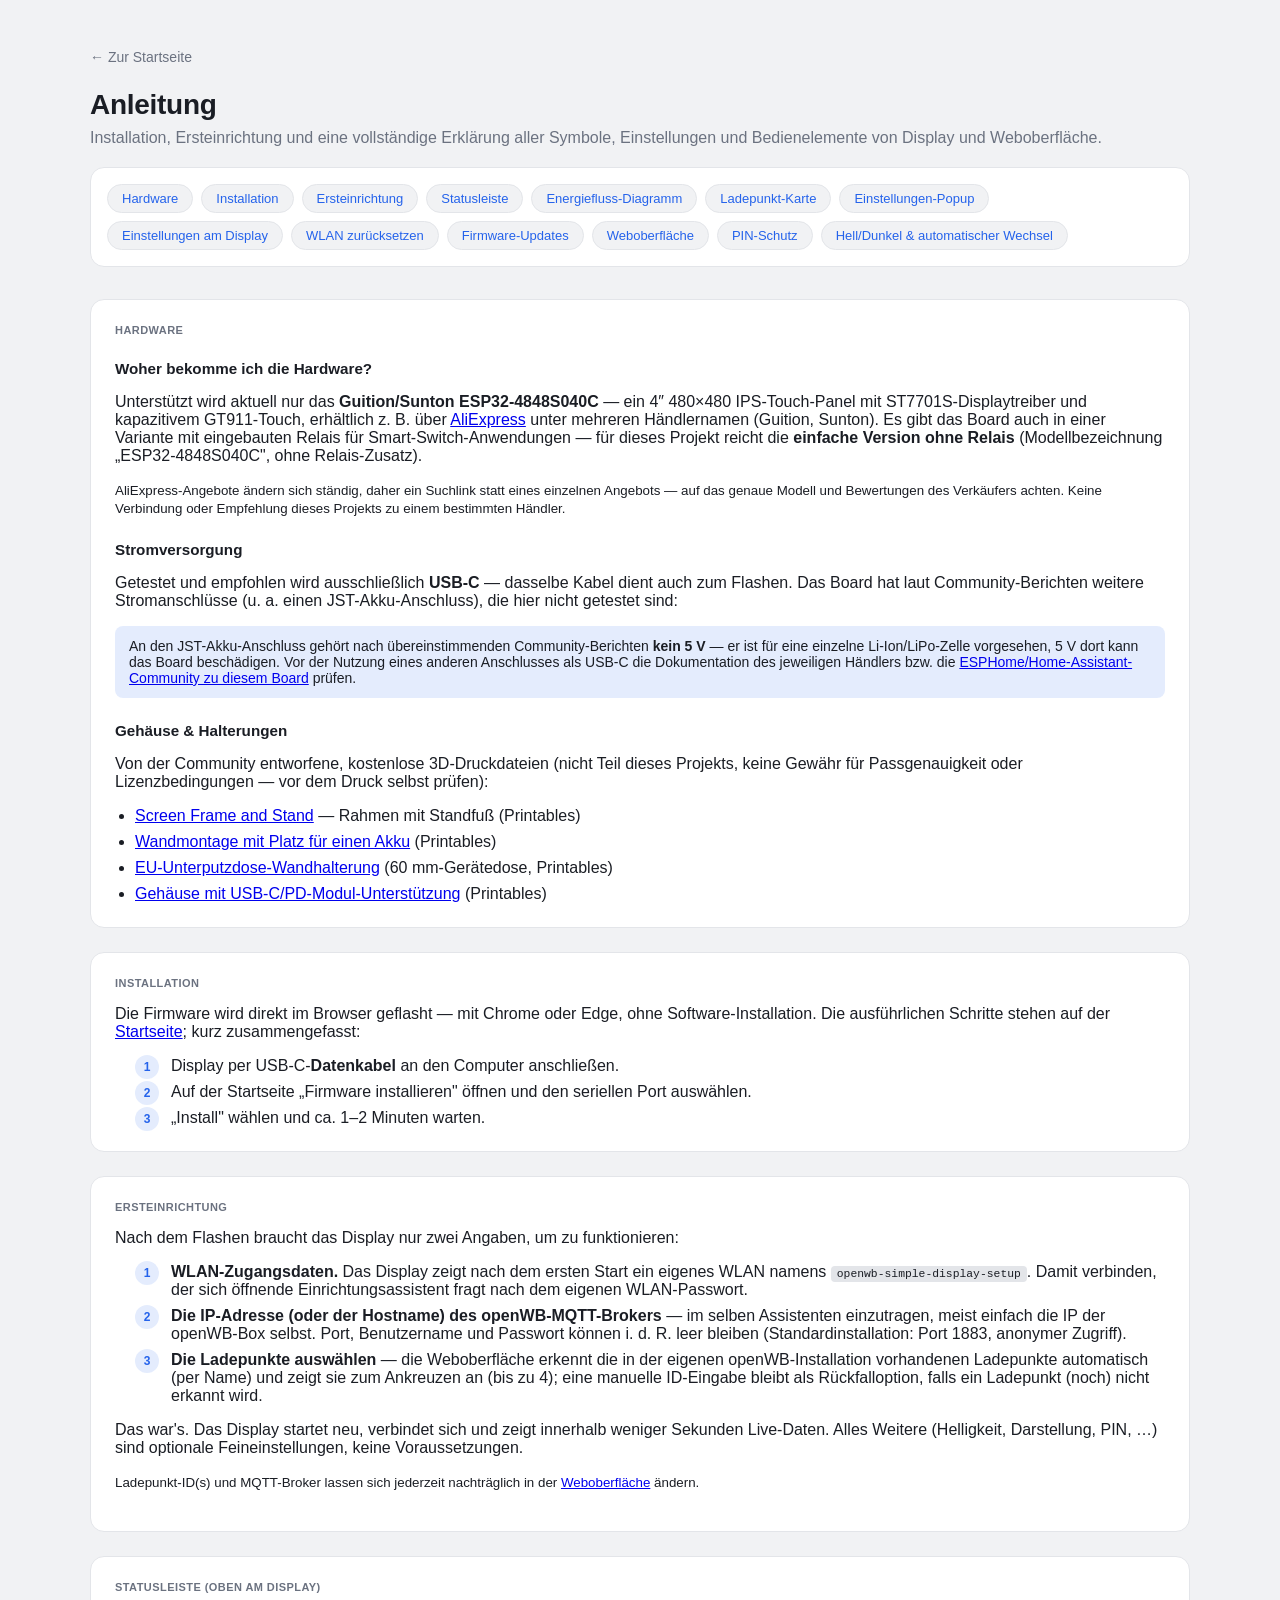
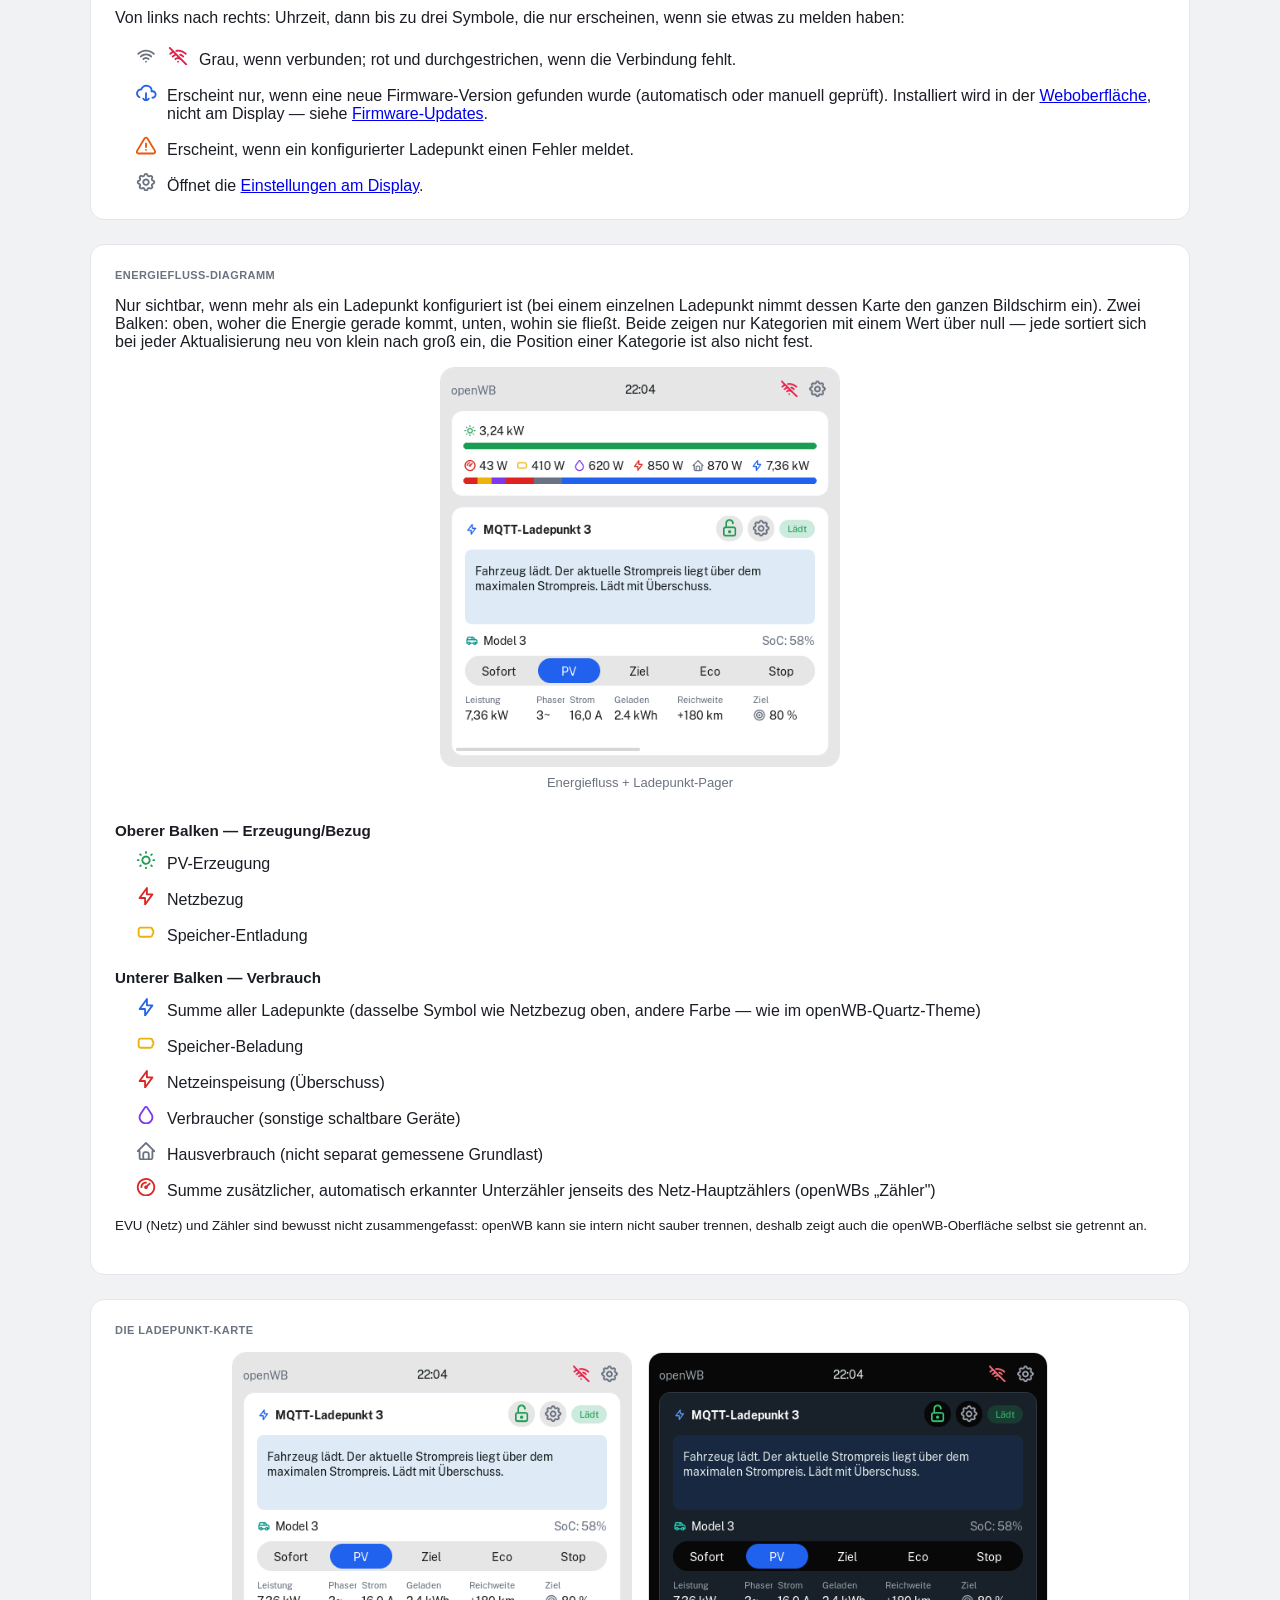
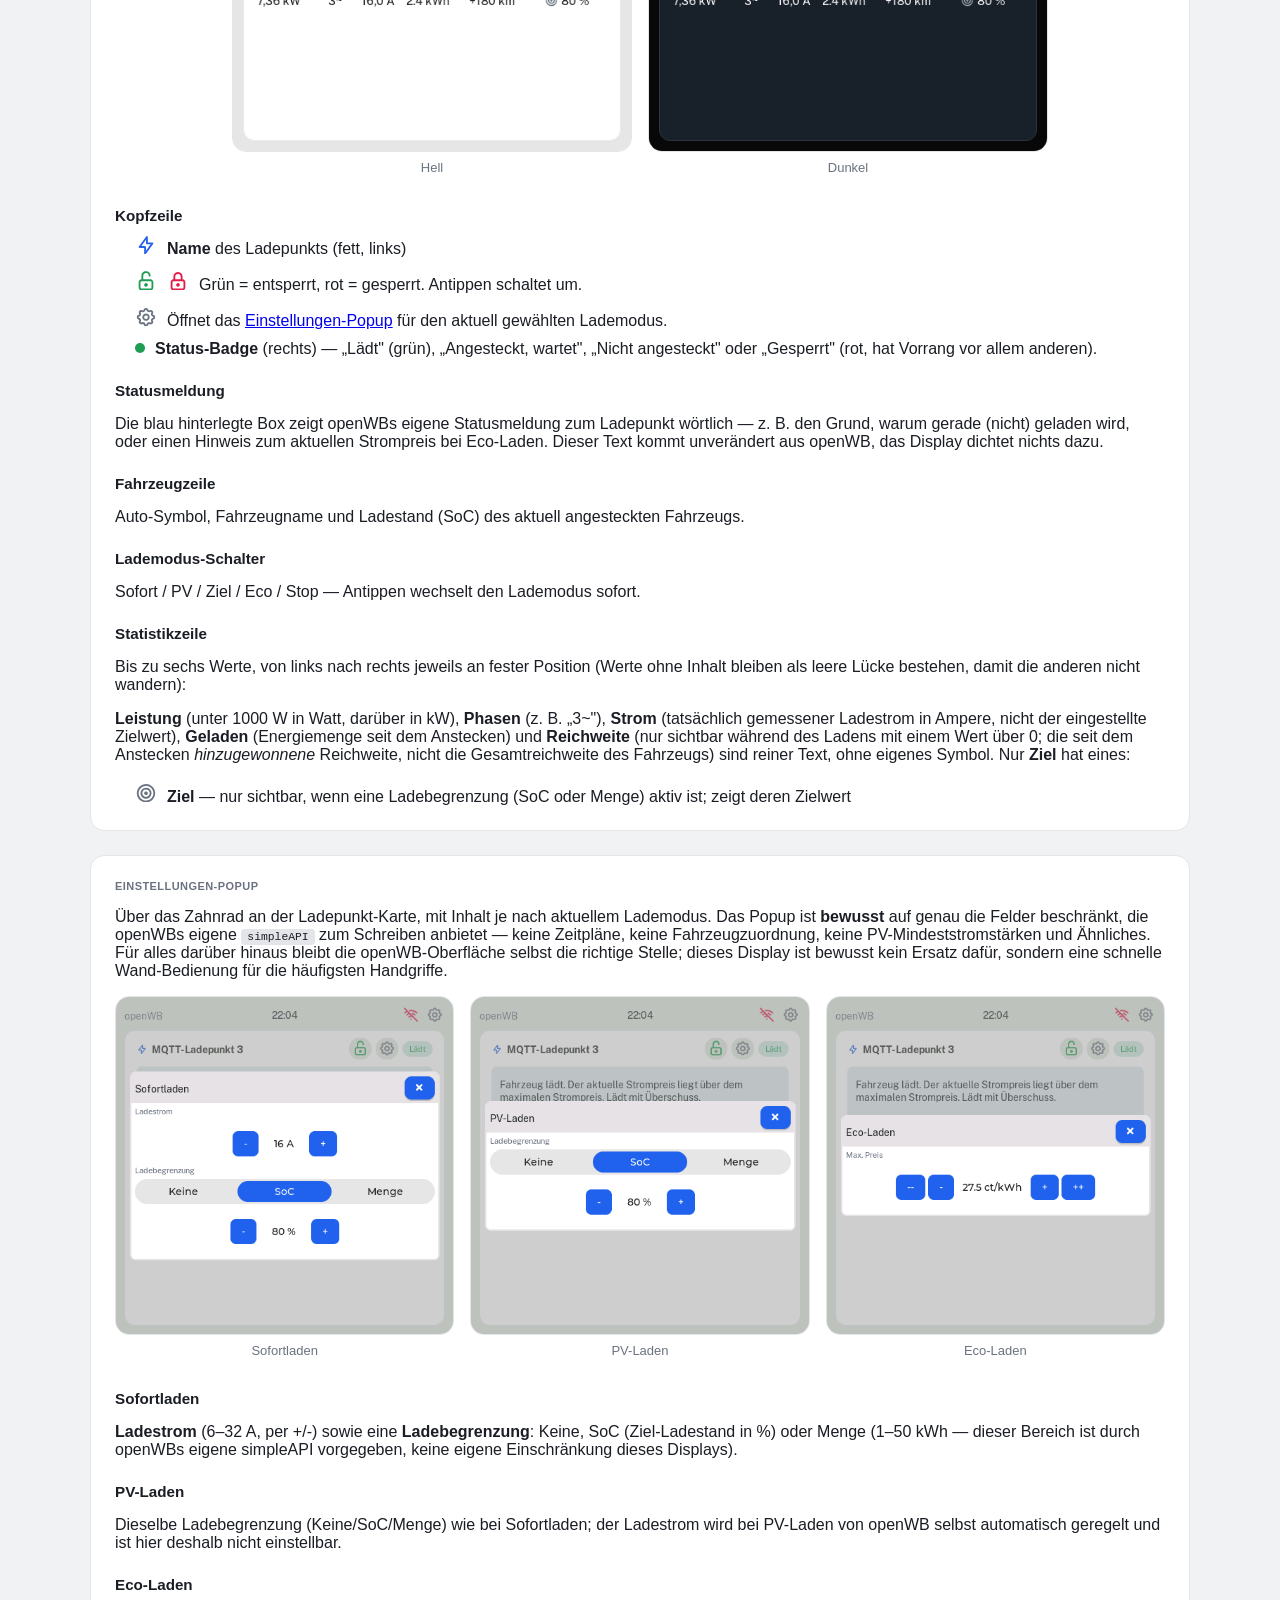
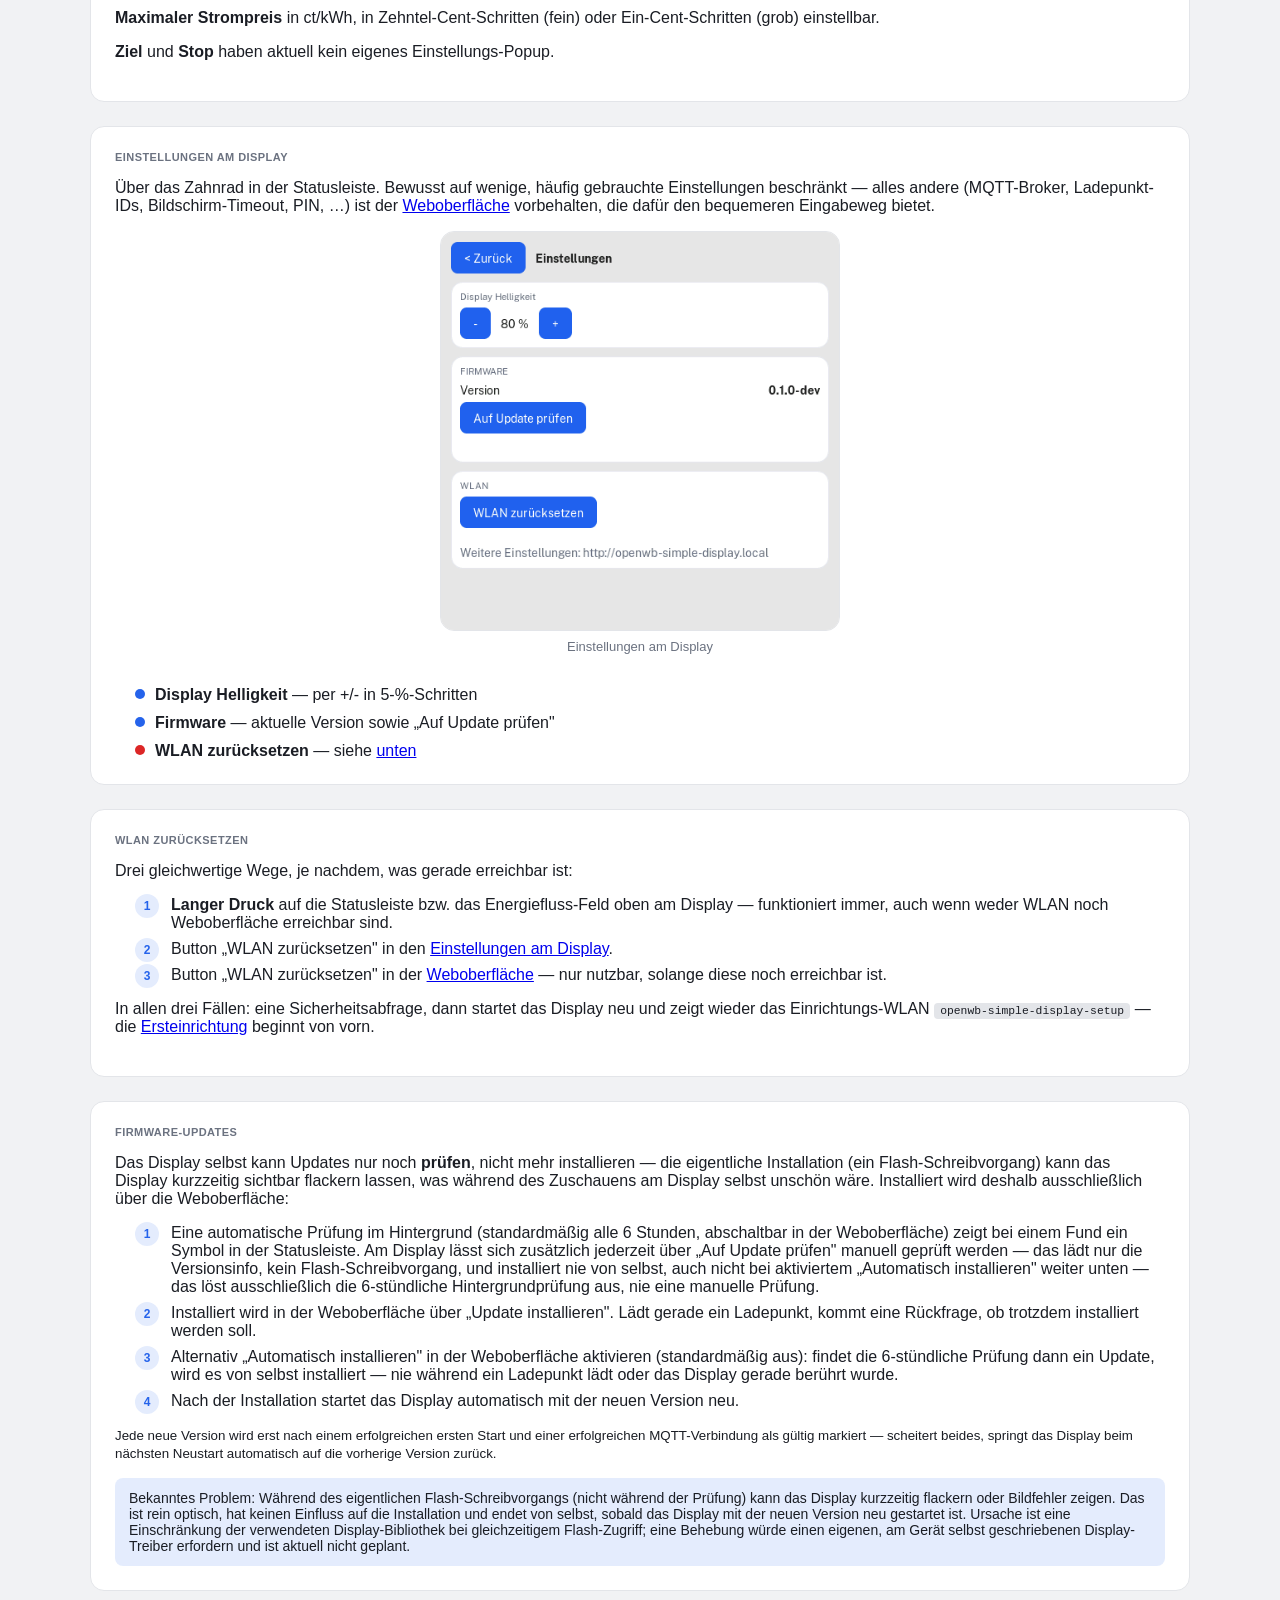
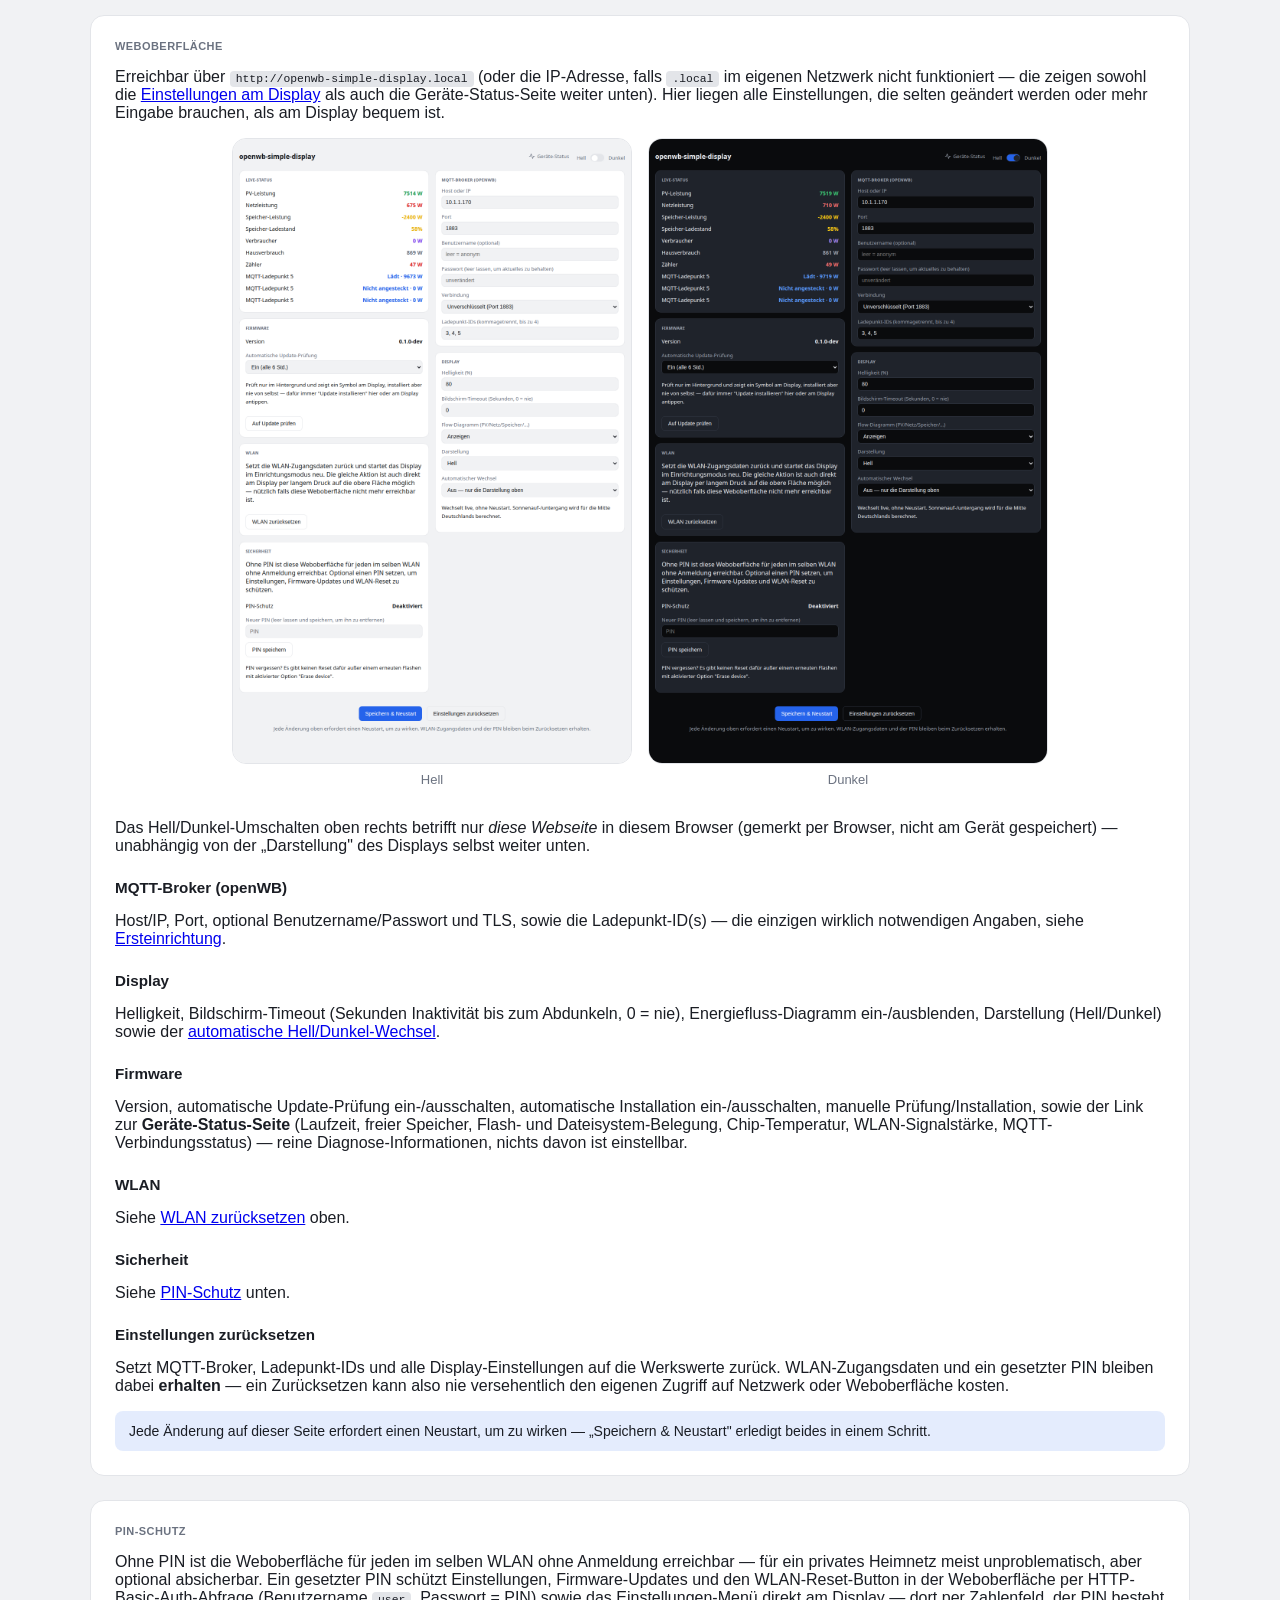
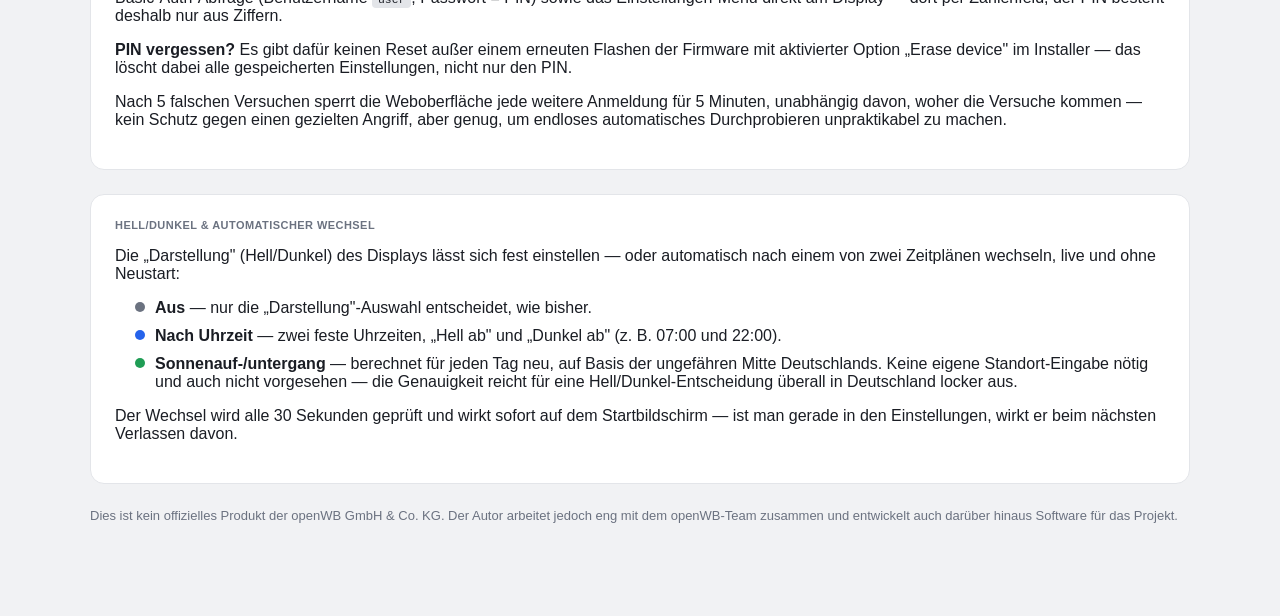
==== commit c38bbdc2: "Add a lockout after repeated failed web UI PIN attempts 5 wrong attempts locks out any further login" ====
--- a/docs/anleitung/index.html
+++ b/docs/anleitung/index.html
@@ -396,6 +396,10 @@
     <p><strong>PIN vergessen?</strong> Es gibt dafür keinen Reset außer einem erneuten
       Flashen der Firmware mit aktivierter Option „Erase device" im Installer — das löscht
       dabei alle gespeicherten Einstellungen, nicht nur den PIN.</p>
+    <p>Nach 5 falschen Versuchen sperrt die Weboberfläche jede weitere Anmeldung für
+      5&nbsp;Minuten, unabhängig davon, woher die Versuche kommen — kein Schutz gegen
+      einen gezielten Angriff, aber genug, um endloses automatisches Durchprobieren
+      unpraktikabel zu machen.</p>
   </section>
 
   <section class="panel" id="darstellung">
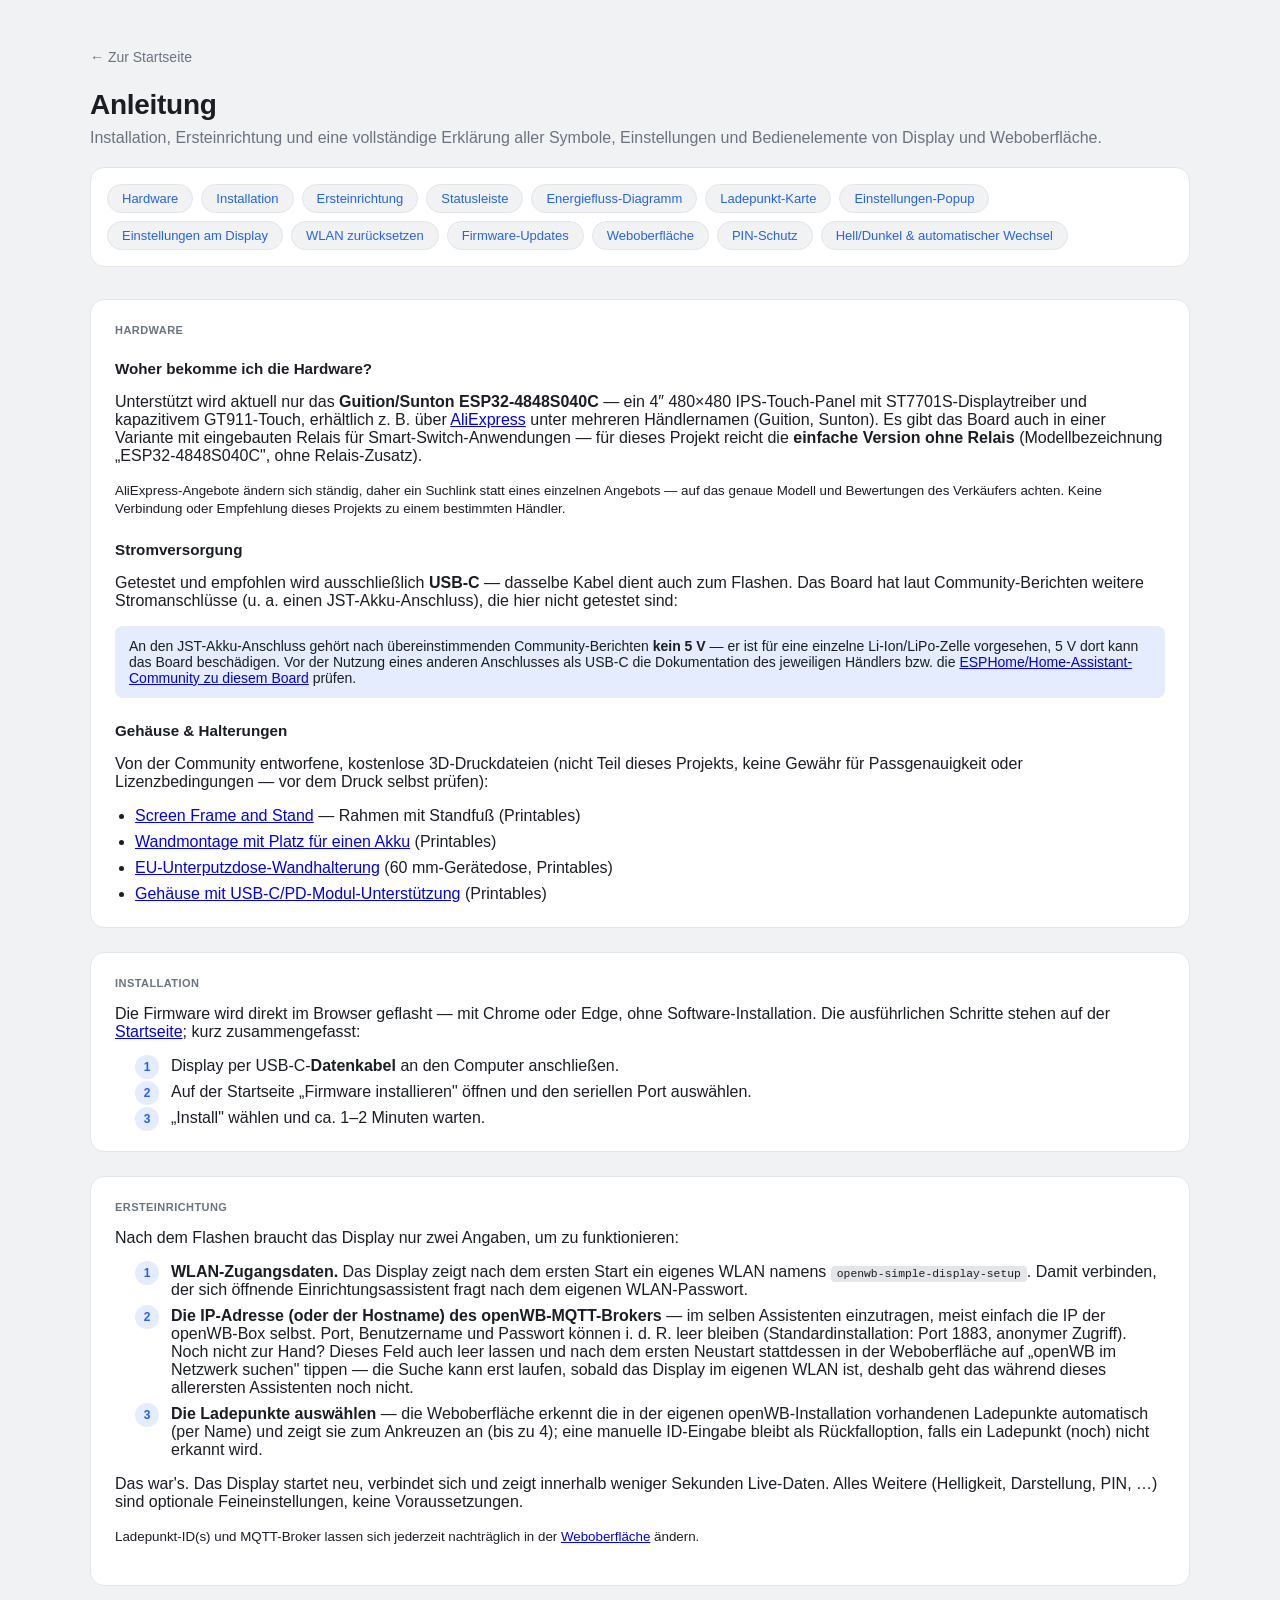
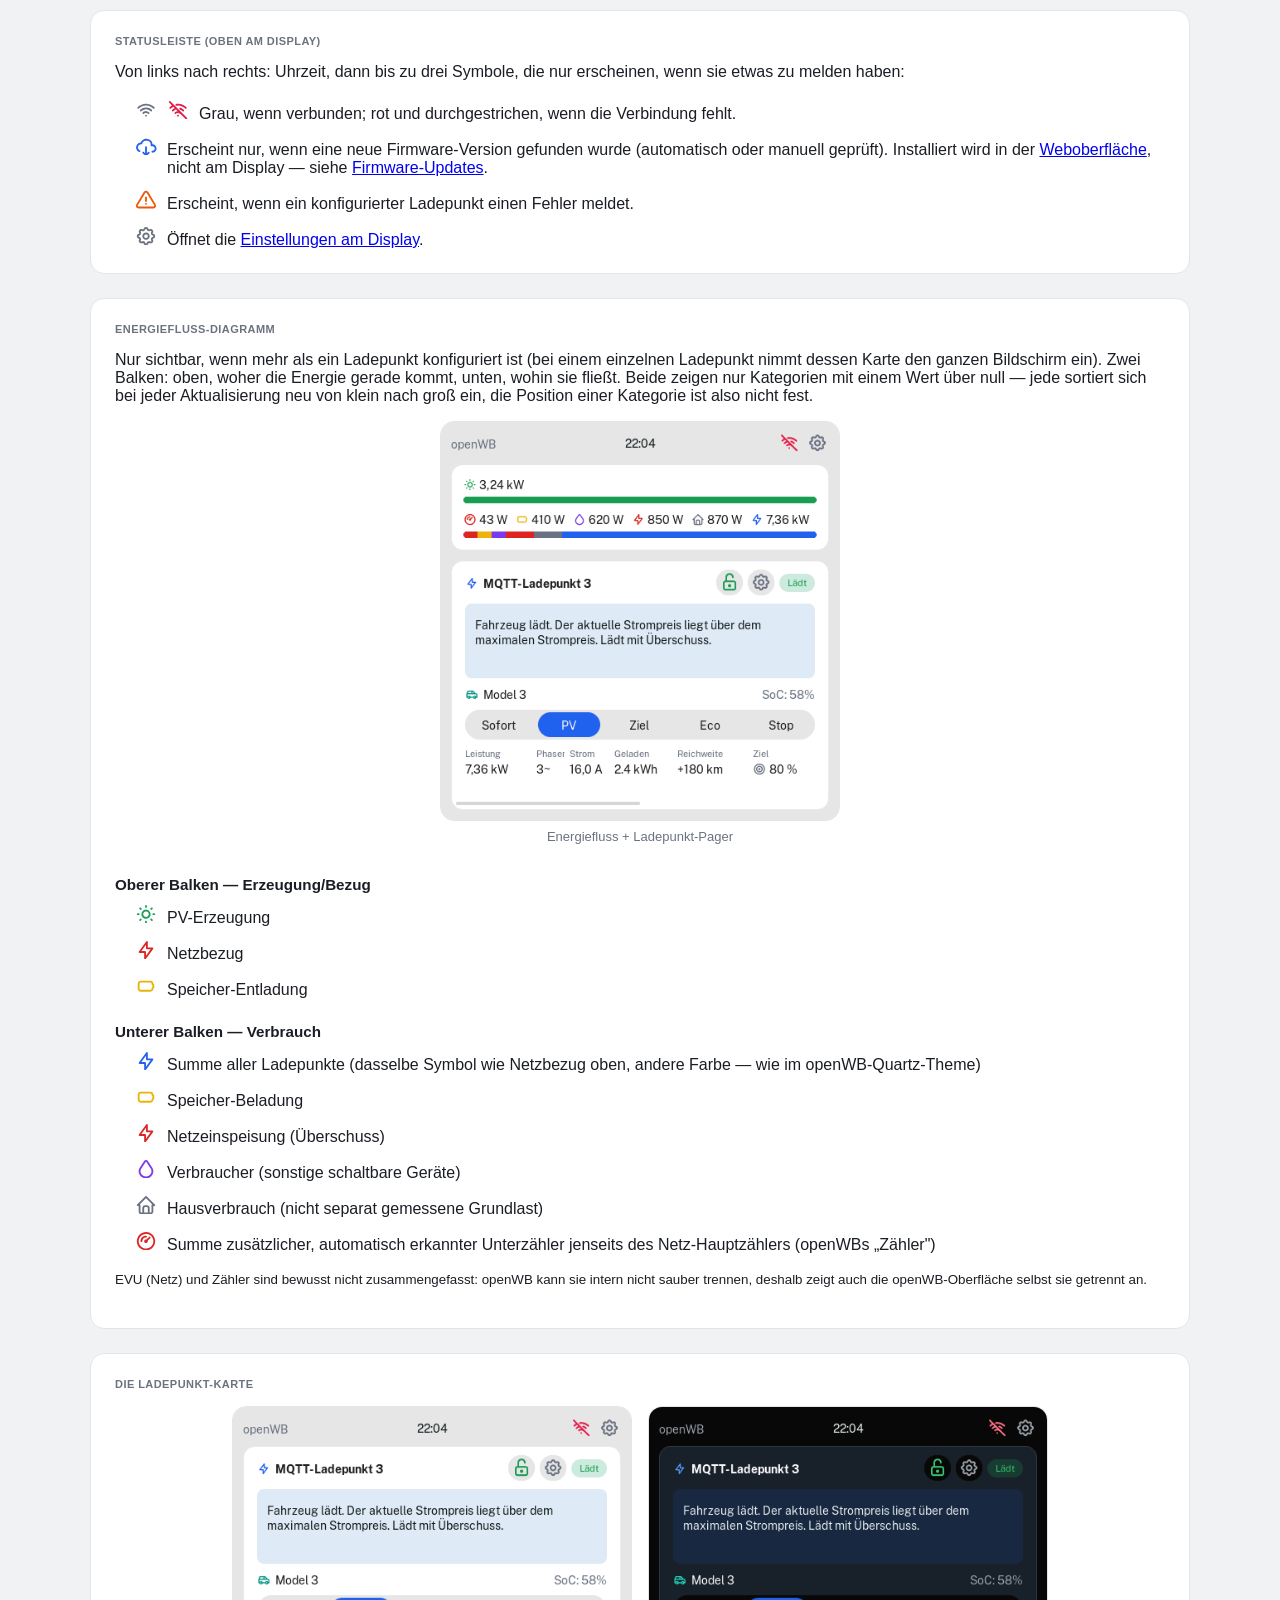
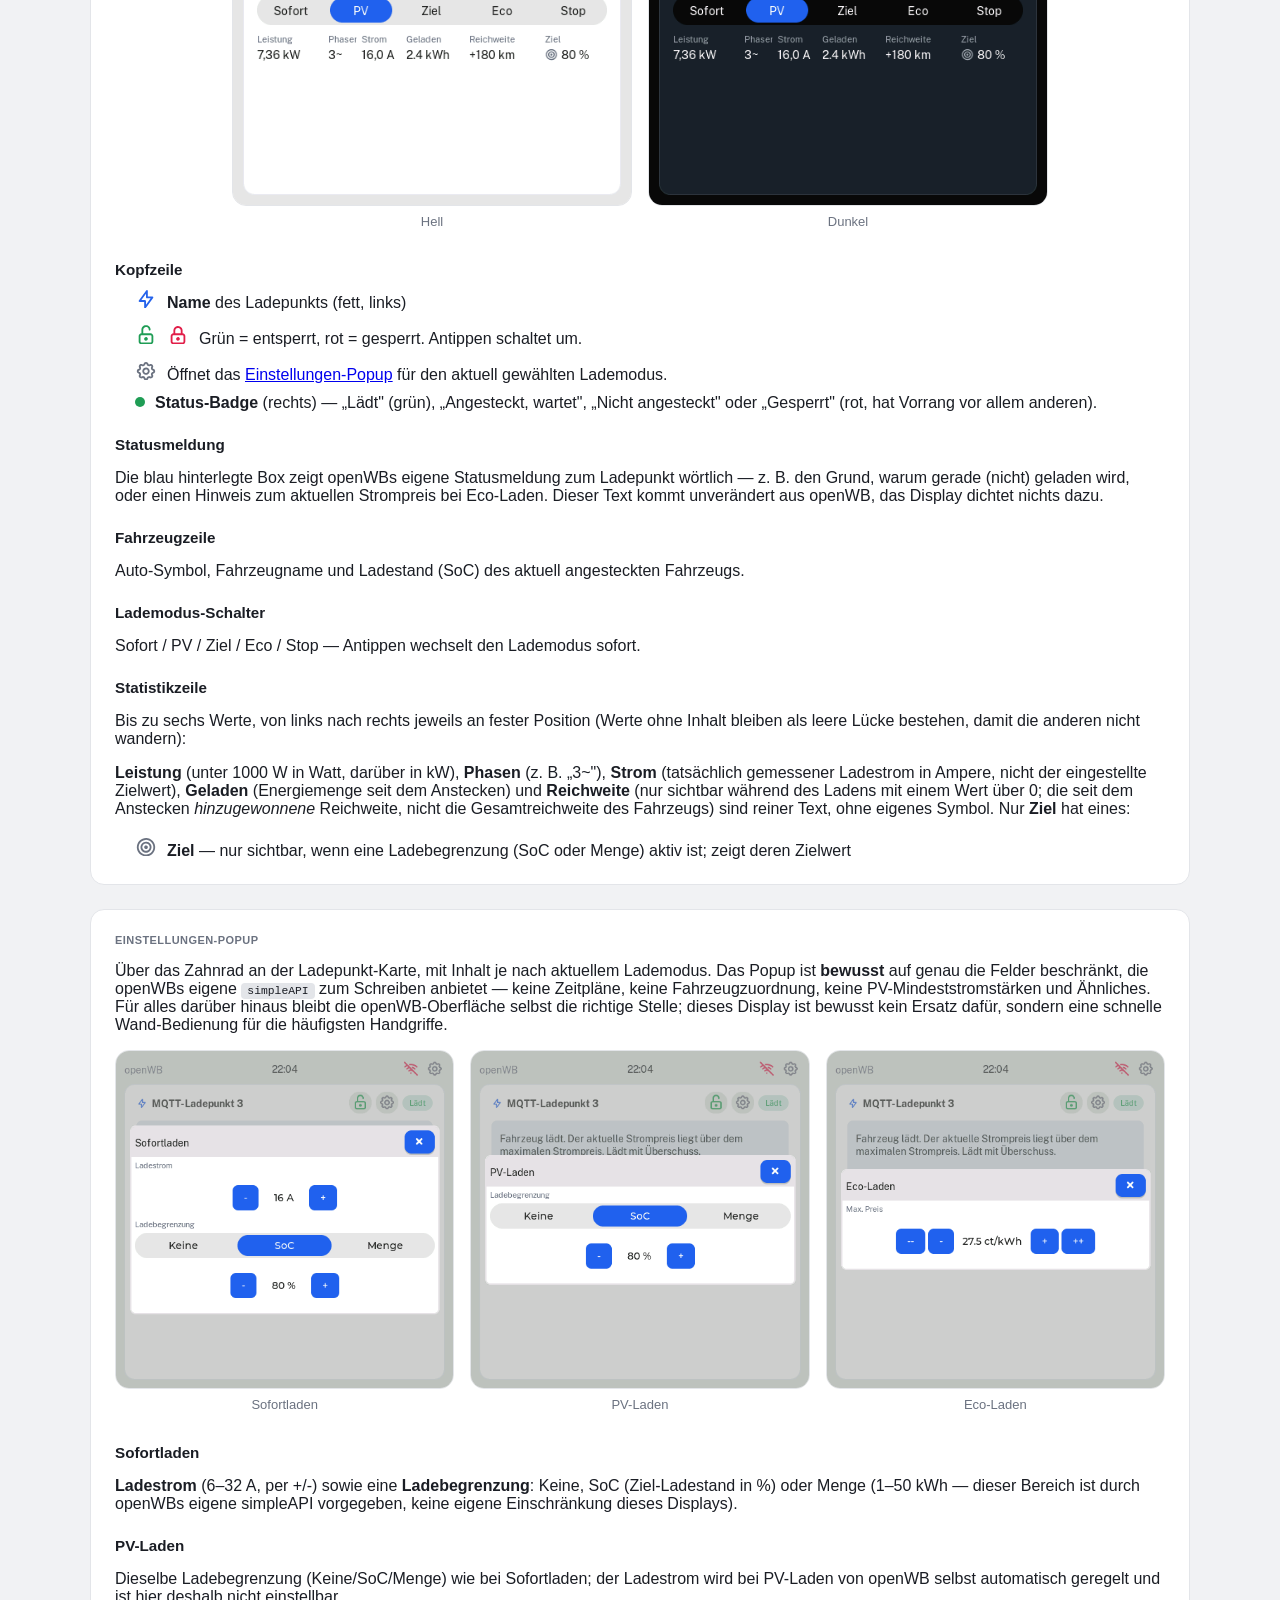
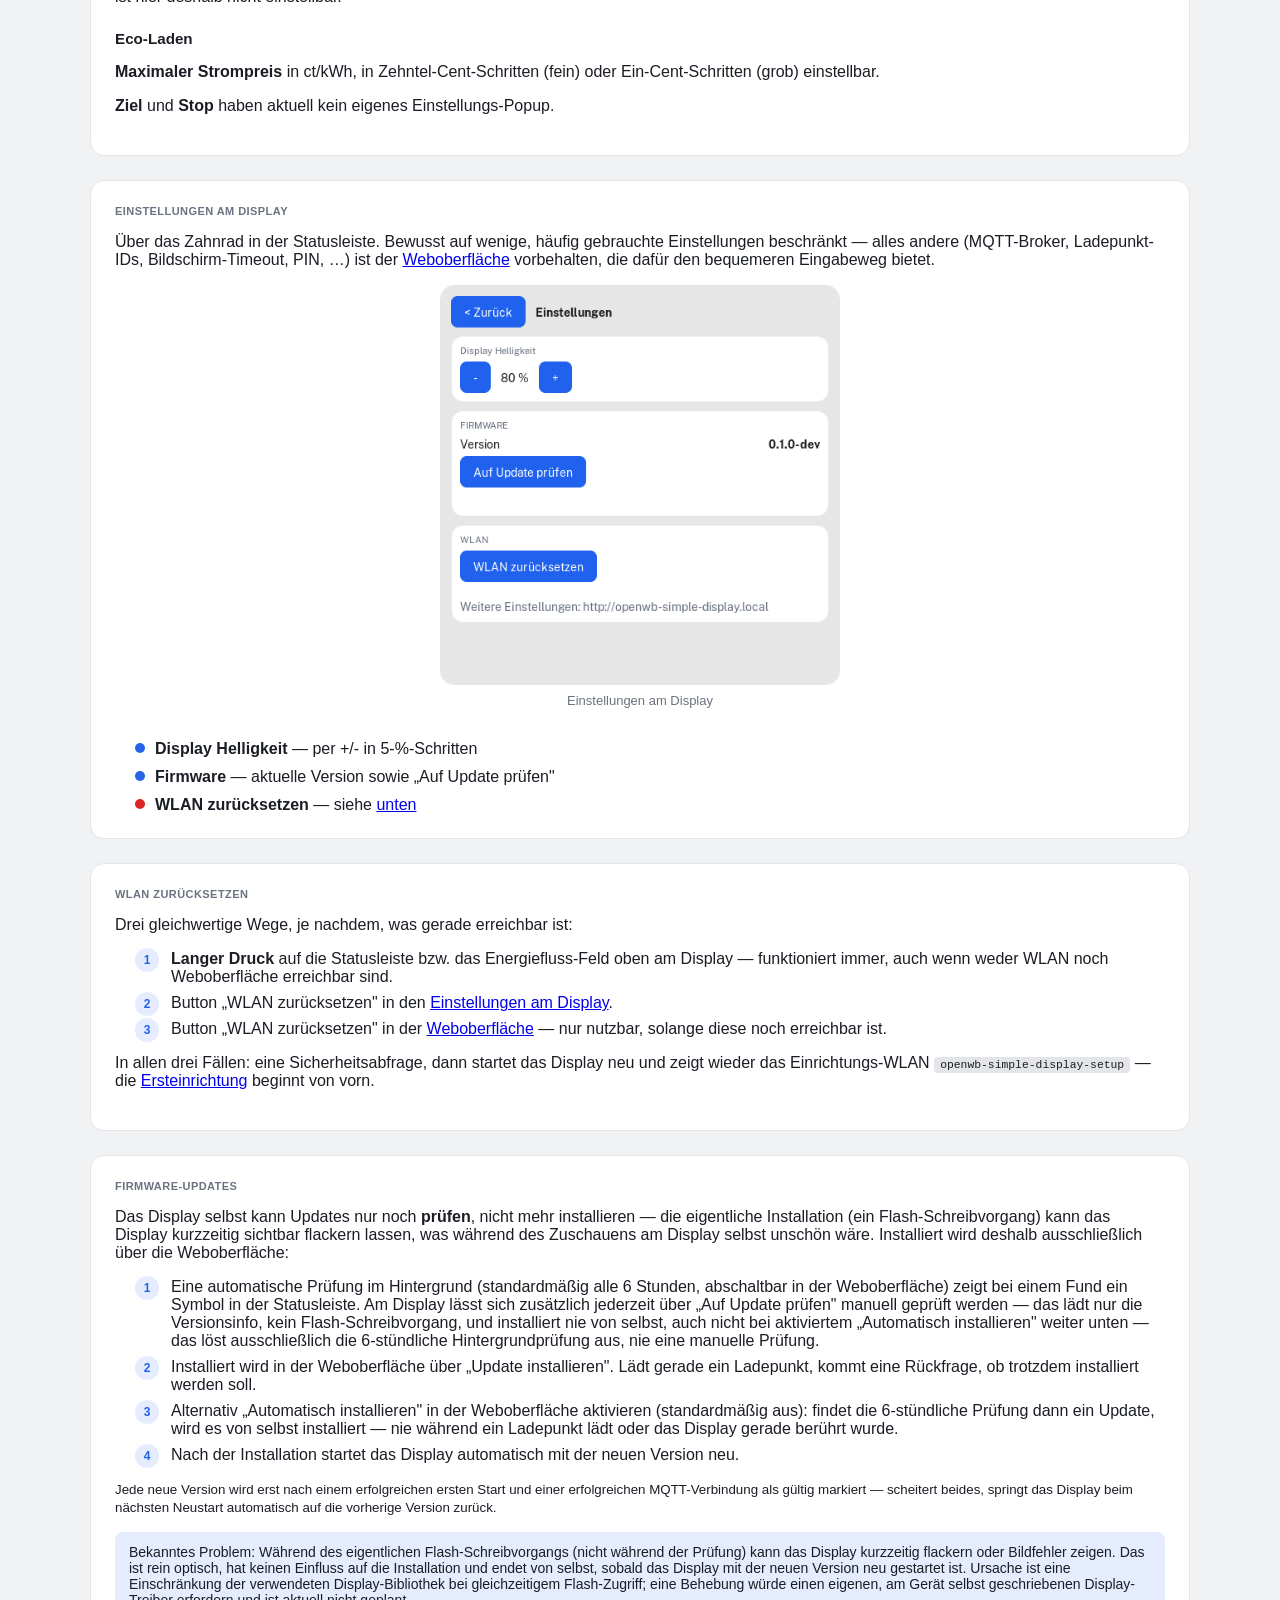
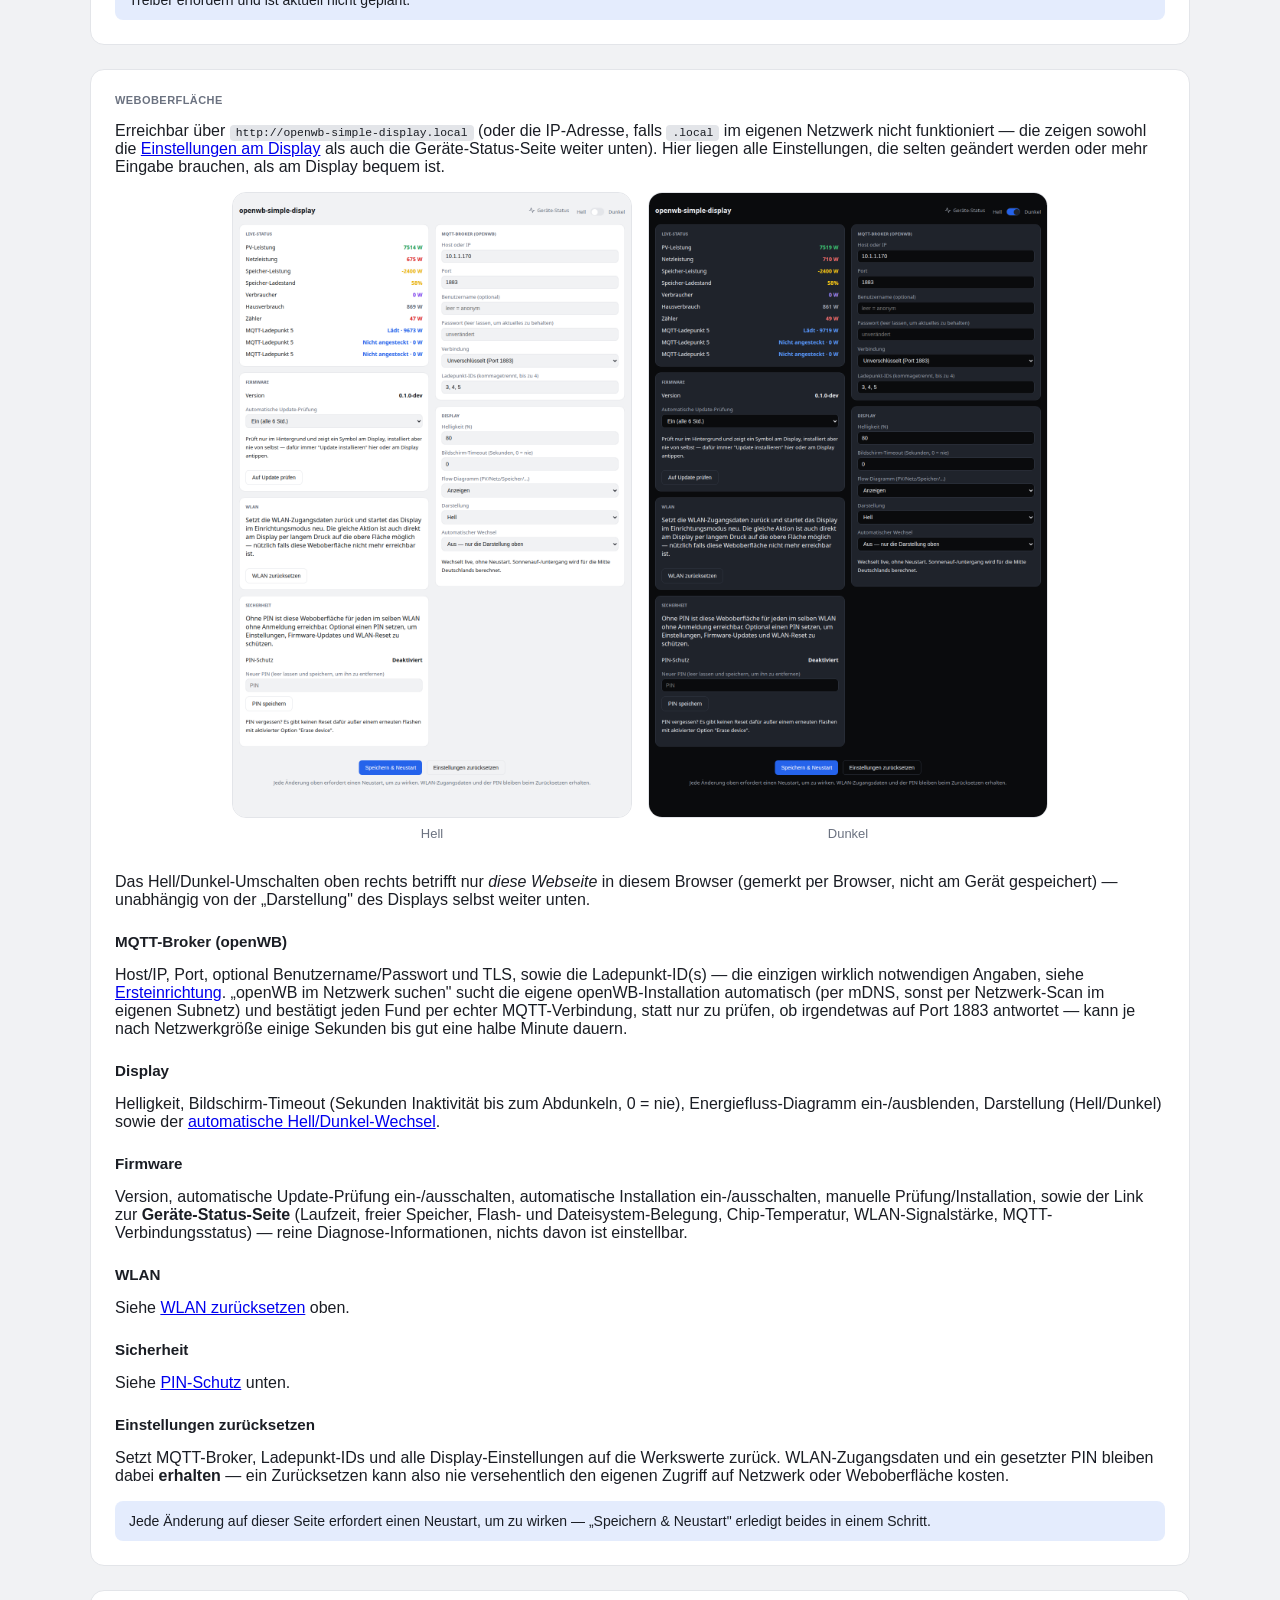
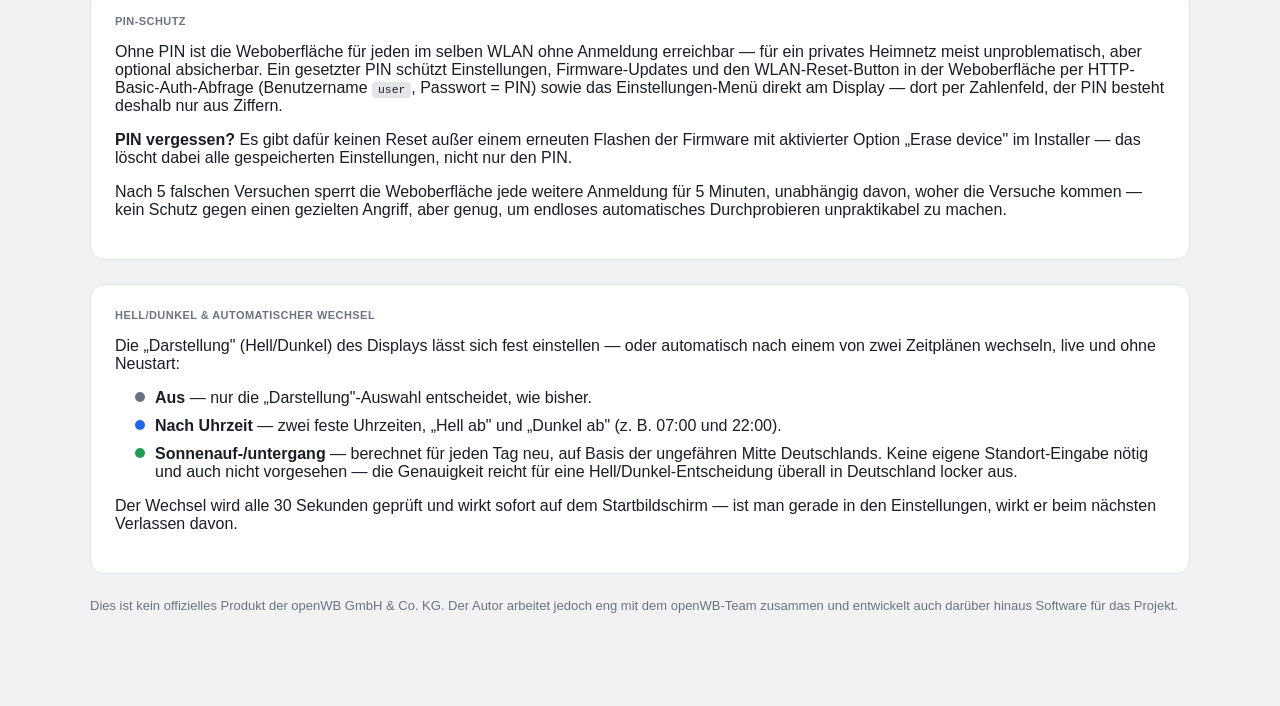
==== commit 17923289: "Add openWB broker auto-discovery to the web UI "openWB im Netzwerk suchen" finds a real openWB MQTT " ====
--- a/docs/anleitung/index.html
+++ b/docs/anleitung/index.html
@@ -91,7 +91,11 @@
       <li><strong>Die IP-Adresse (oder der Hostname) des openWB-MQTT-Brokers</strong> —
         im selben Assistenten einzutragen, meist einfach die IP der openWB-Box selbst.
         Port, Benutzername und Passwort können i.&nbsp;d.&nbsp;R. leer bleiben
-        (Standardinstallation: Port 1883, anonymer Zugriff).</li>
+        (Standardinstallation: Port 1883, anonymer Zugriff). Noch nicht zur Hand? Dieses
+        Feld auch leer lassen und nach dem ersten Neustart stattdessen in der
+        Weboberfläche auf „openWB im Netzwerk suchen" tippen — die Suche kann erst
+        laufen, sobald das Display im eigenen WLAN ist, deshalb geht das während dieses
+        allerersten Assistenten noch nicht.</li>
       <li><strong>Die Ladepunkte auswählen</strong> — die Weboberfläche erkennt die in
         der eigenen openWB-Installation vorhandenen Ladepunkte automatisch (per Name)
         und zeigt sie zum Ankreuzen an (bis zu 4); eine manuelle ID-Eingabe bleibt als
@@ -360,7 +364,11 @@
     <h3>MQTT-Broker (openWB)</h3>
     <p>Host/IP, Port, optional Benutzername/Passwort und TLS, sowie die
       Ladepunkt-ID(s) — die einzigen wirklich notwendigen Angaben, siehe
-      <a href="#einrichtung">Ersteinrichtung</a>.</p>
+      <a href="#einrichtung">Ersteinrichtung</a>. „openWB im Netzwerk suchen" sucht die
+      eigene openWB-Installation automatisch (per mDNS, sonst per Netzwerk-Scan im
+      eigenen Subnetz) und bestätigt jeden Fund per echter MQTT-Verbindung, statt nur zu
+      prüfen, ob irgendetwas auf Port 1883 antwortet — kann je nach Netzwerkgröße einige
+      Sekunden bis gut eine halbe Minute dauern.</p>
     <h3>Display</h3>
     <p>Helligkeit, Bildschirm-Timeout (Sekunden Inaktivität bis zum Abdunkeln, 0 = nie),
       Energiefluss-Diagramm ein-/ausblenden, Darstellung (Hell/Dunkel) sowie der
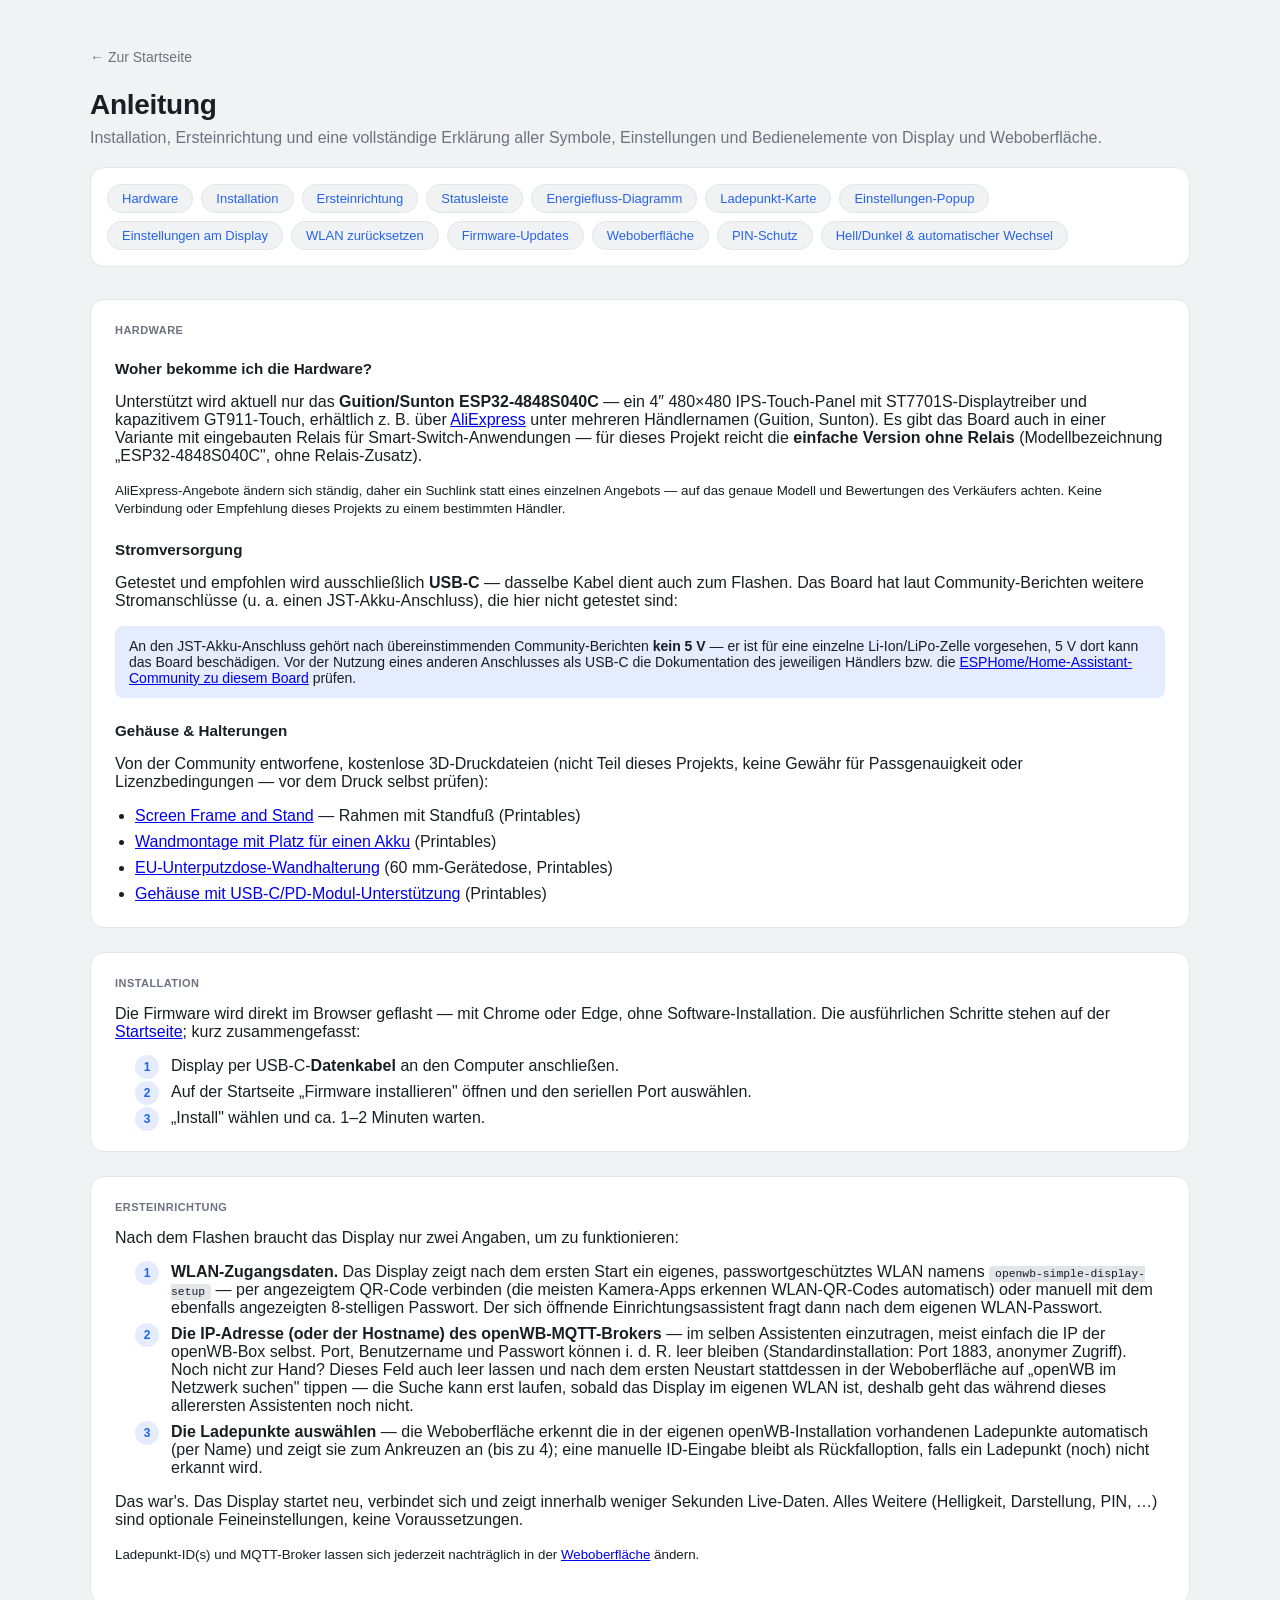
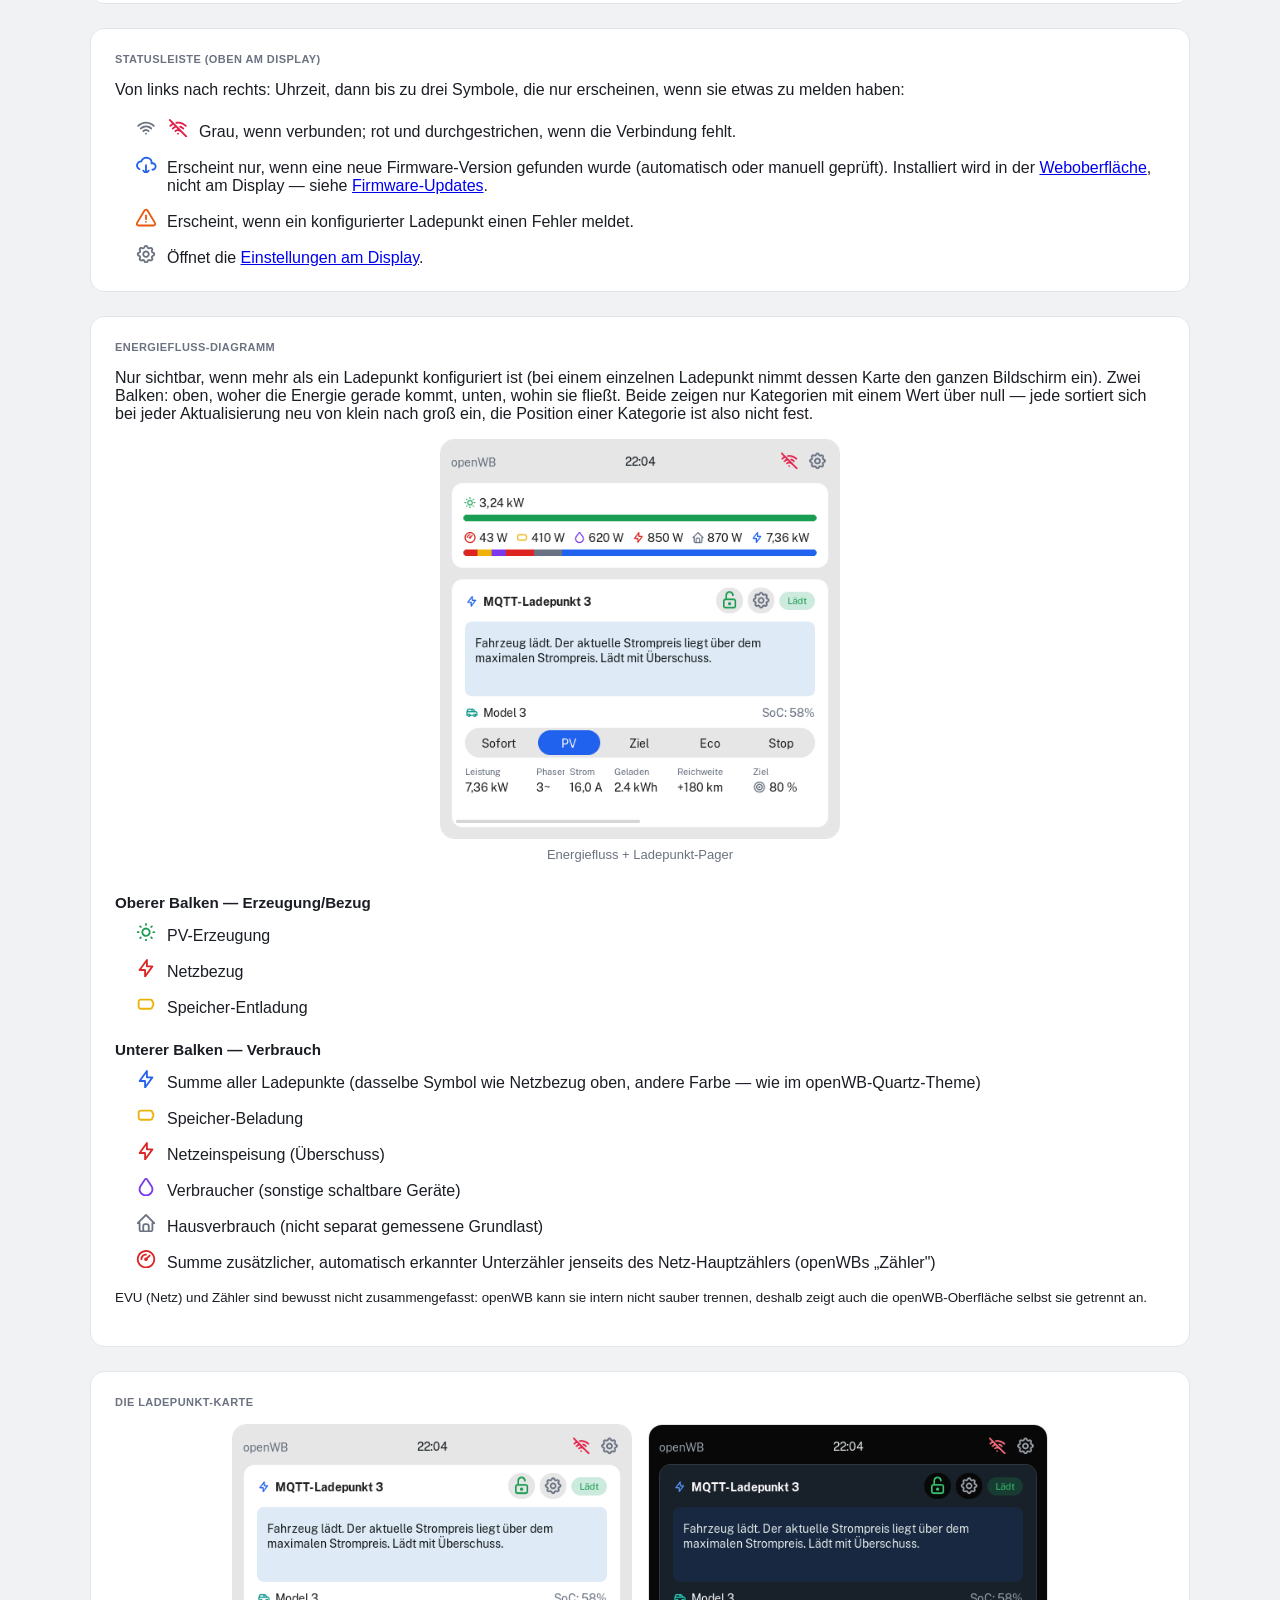
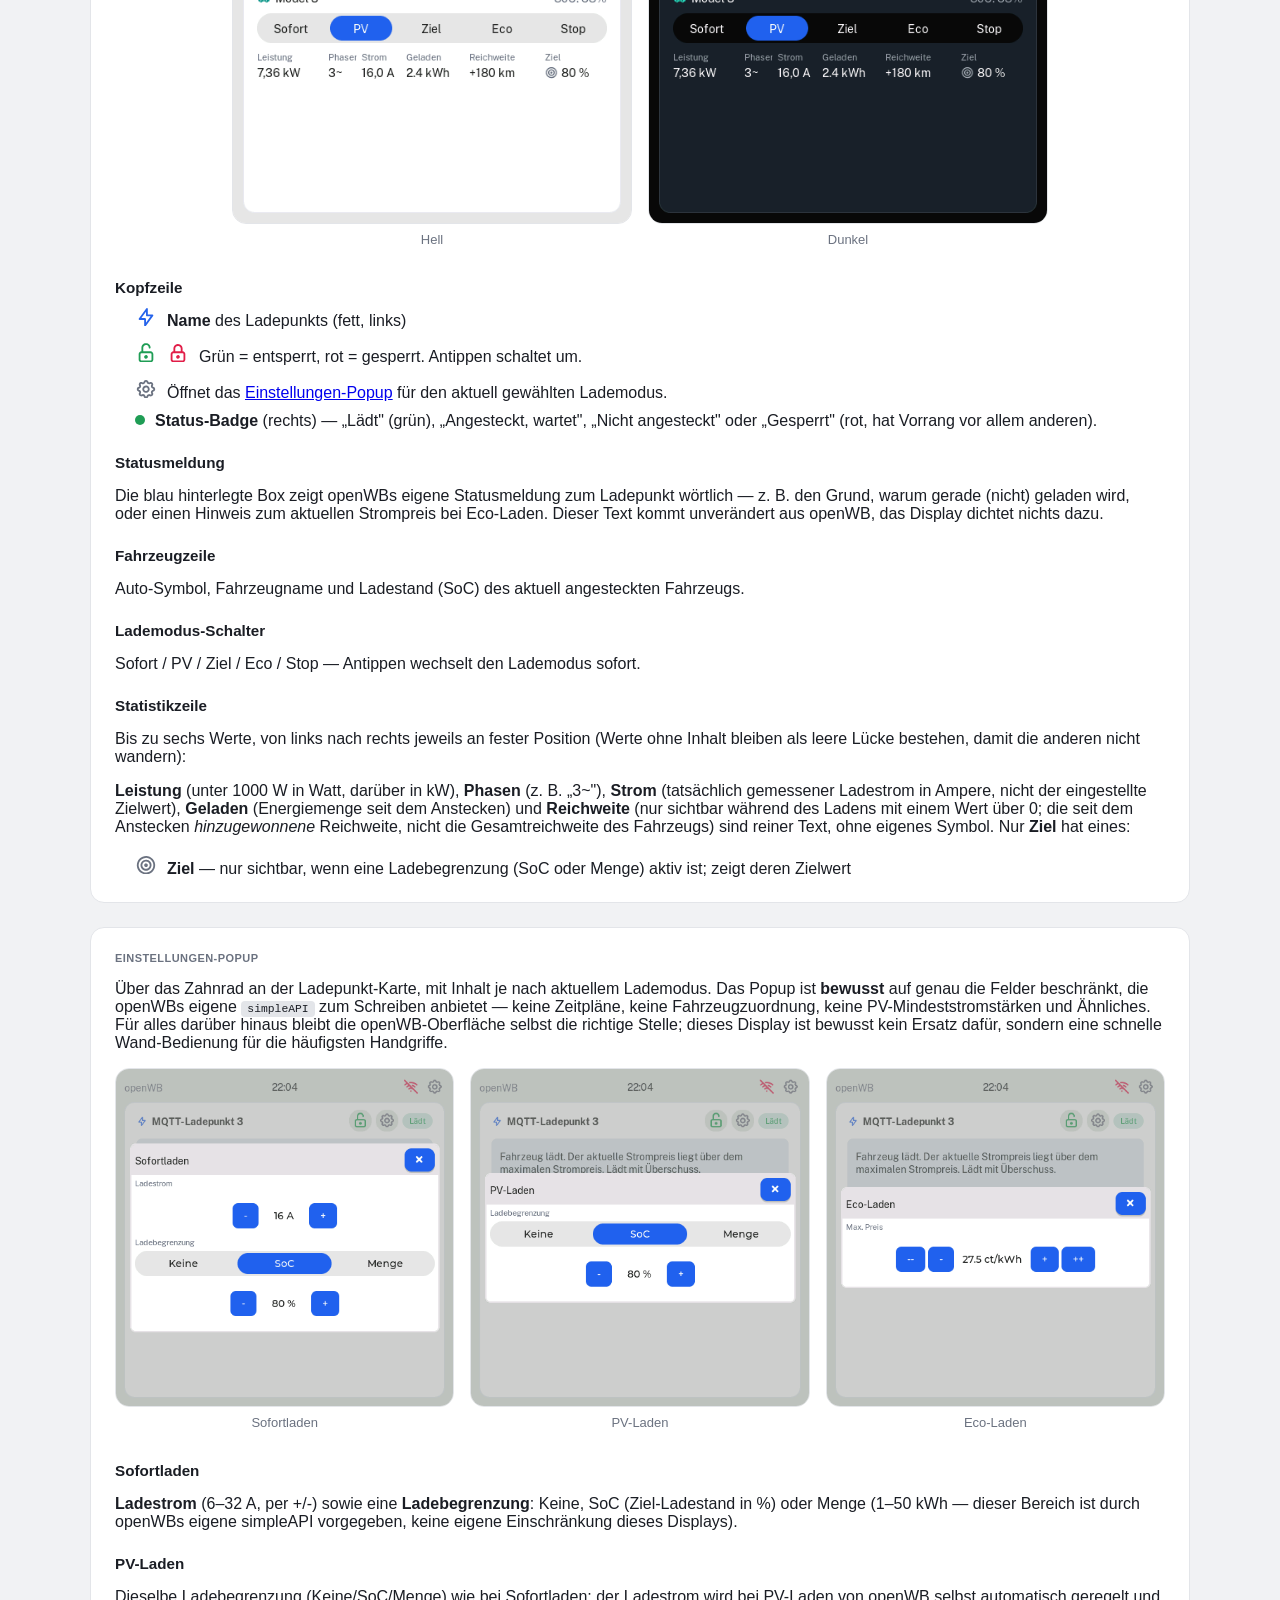
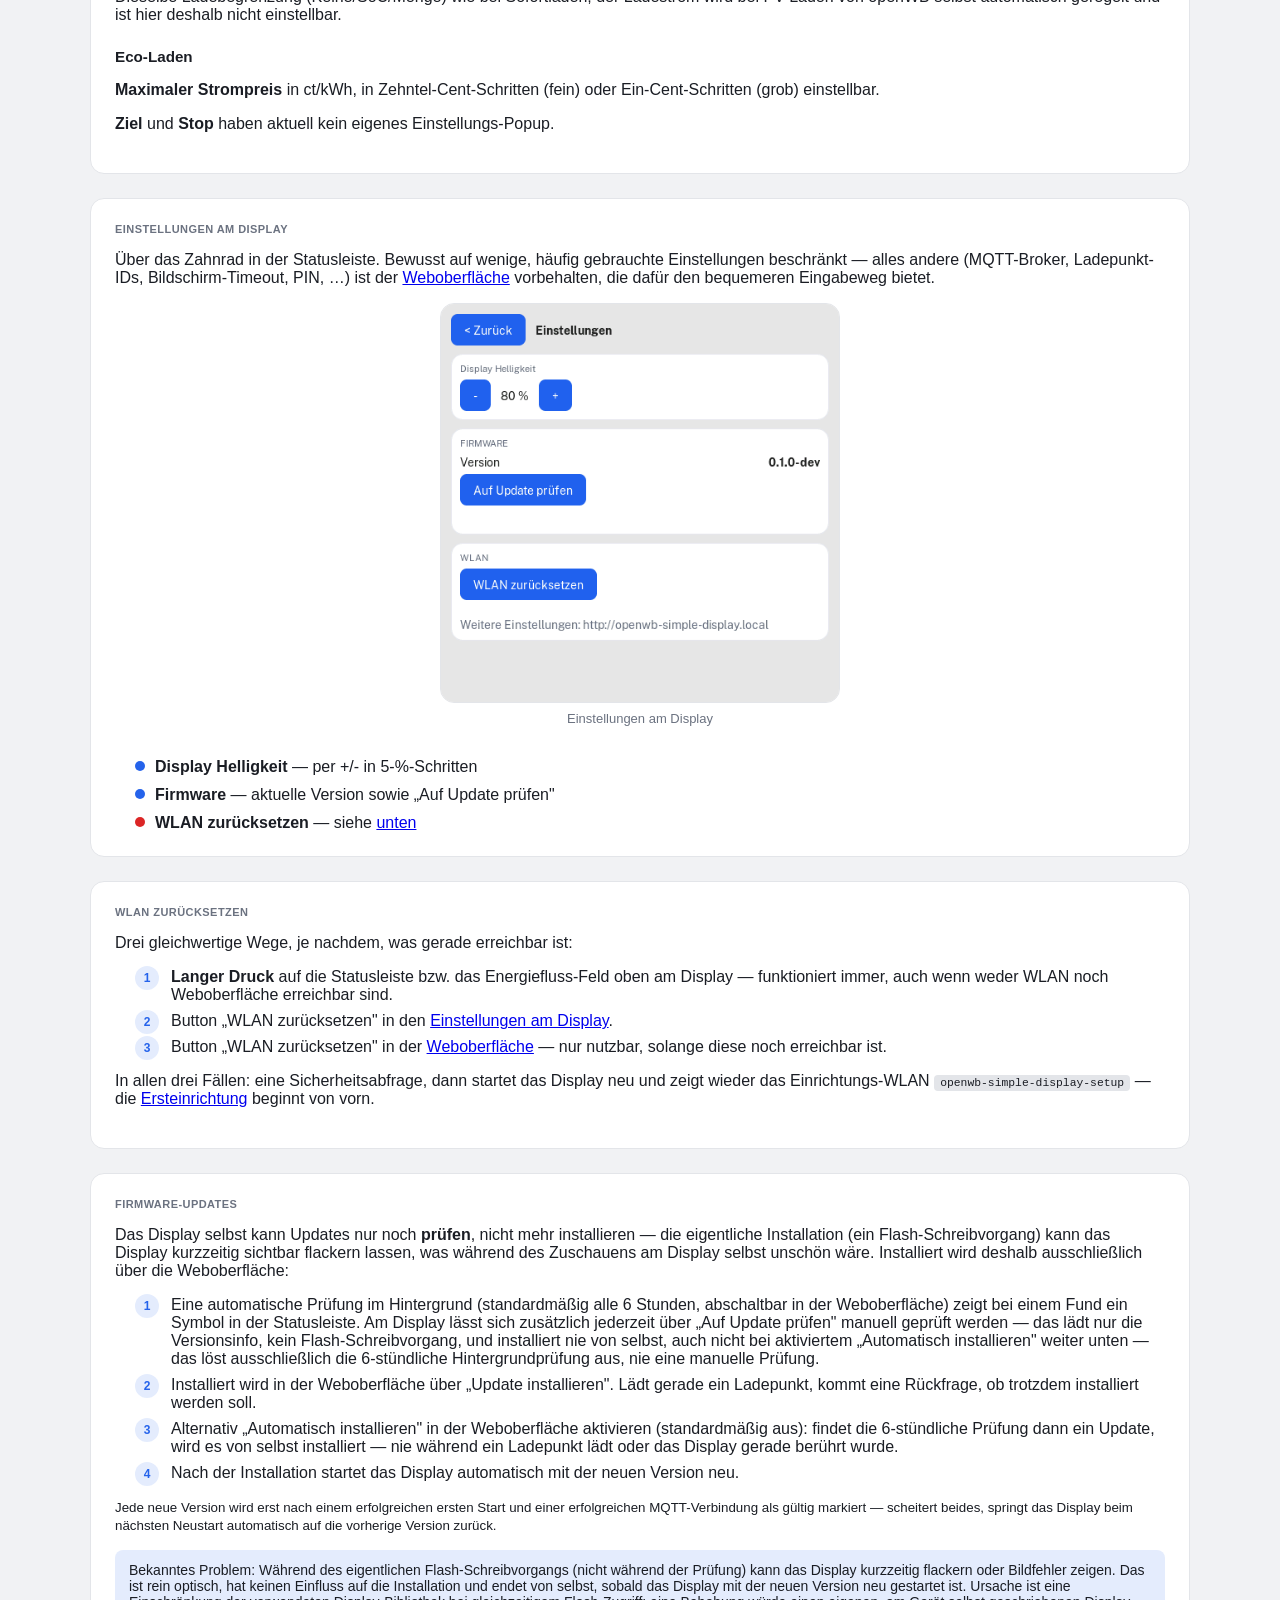
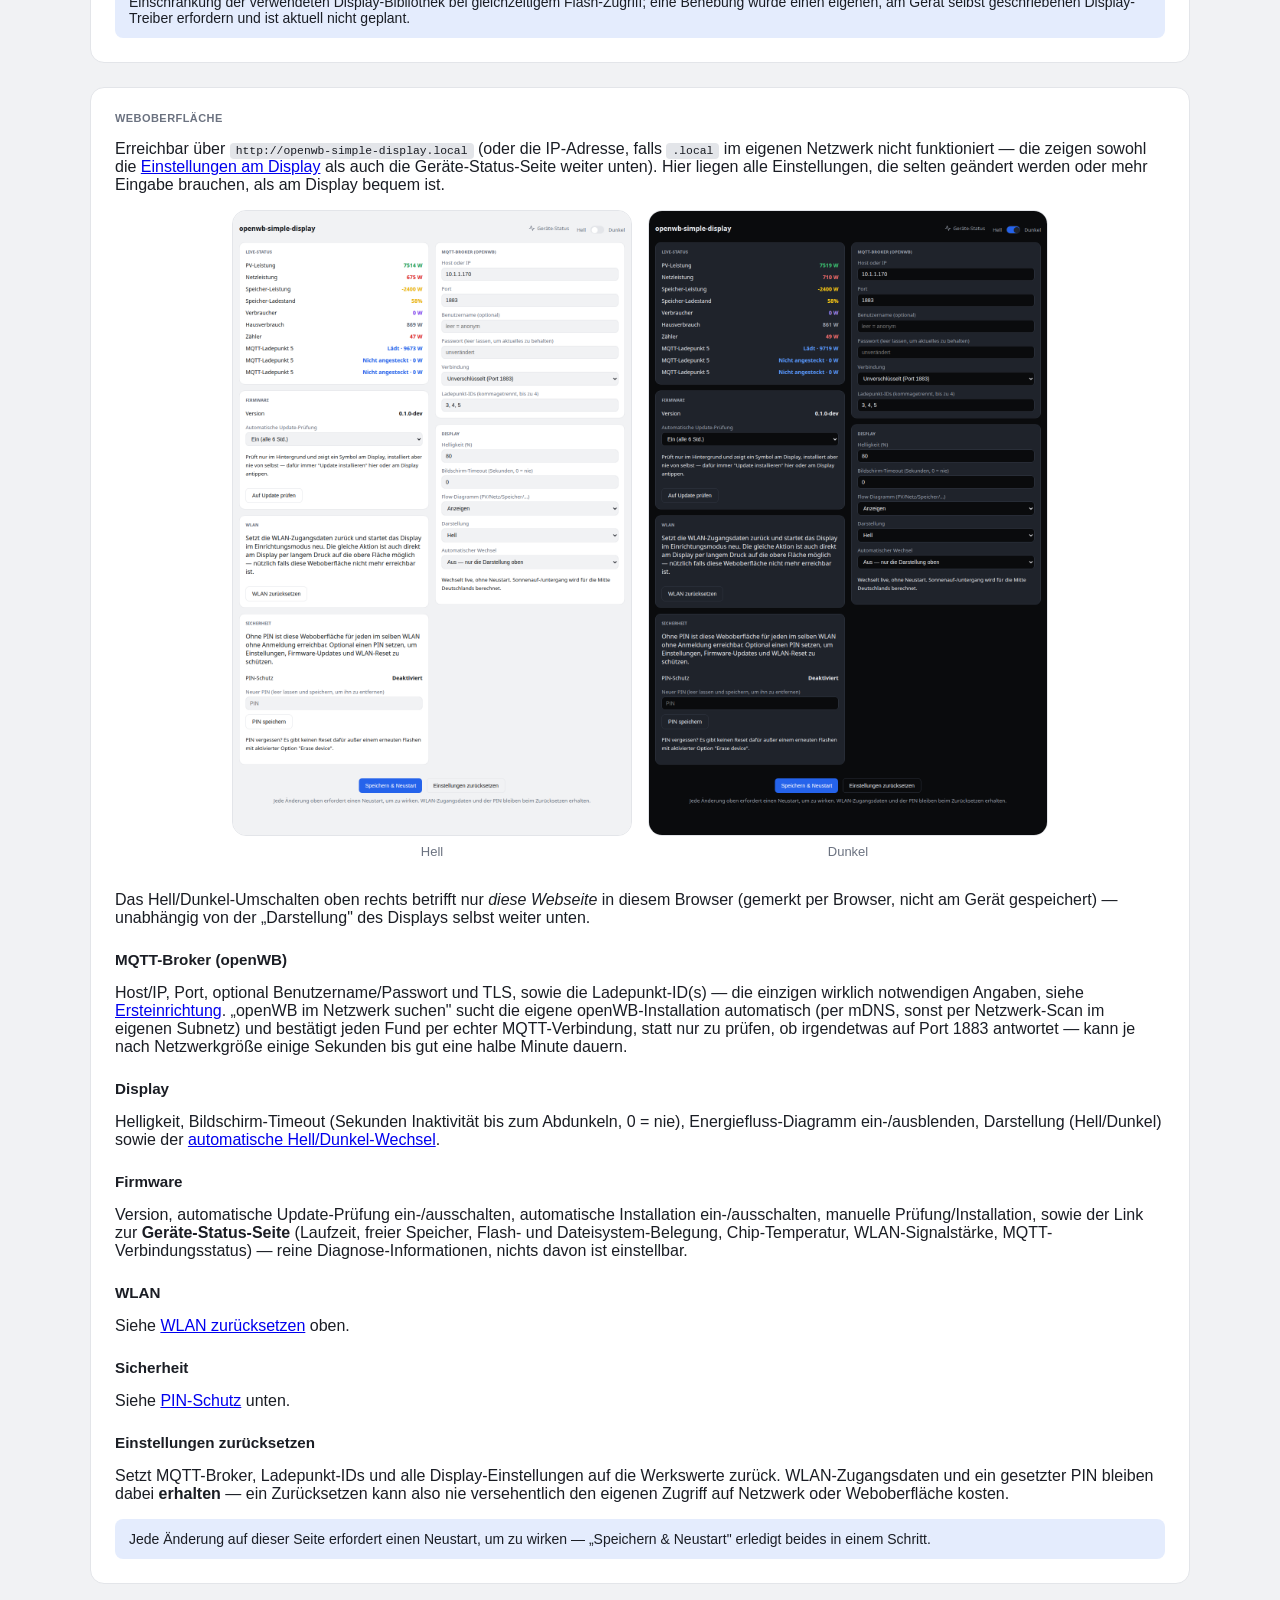
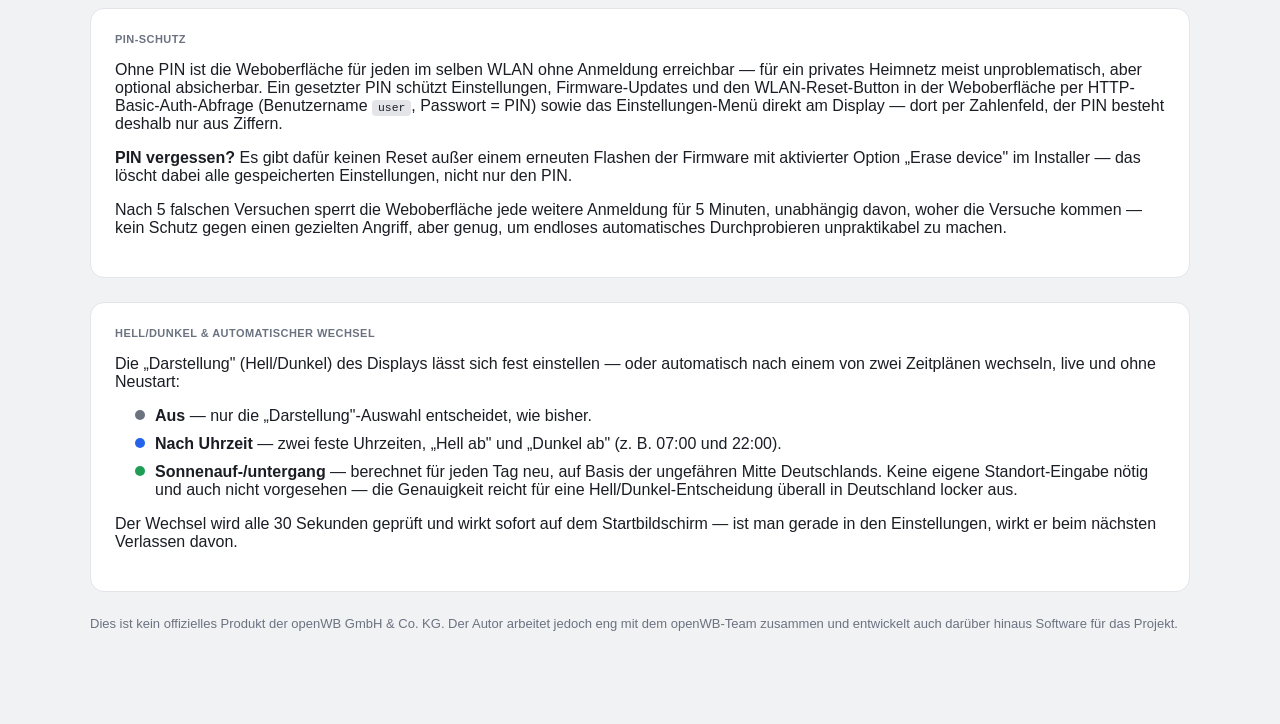
==== commit a63af31c: "Password-protect the setup AP, show it as a QR code + text on-device The captive-portal AP was open " ====
--- a/docs/anleitung/index.html
+++ b/docs/anleitung/index.html
@@ -86,8 +86,10 @@
     <p>Nach dem Flashen braucht das Display nur zwei Angaben, um zu funktionieren:</p>
     <ol class="steps">
       <li><strong>WLAN-Zugangsdaten.</strong> Das Display zeigt nach dem ersten Start ein
-        eigenes WLAN namens <code>openwb-simple-display-setup</code>. Damit verbinden, der
-        sich öffnende Einrichtungsassistent fragt nach dem eigenen WLAN-Passwort.</li>
+        eigenes, passwortgeschütztes WLAN namens <code>openwb-simple-display-setup</code> —
+        per angezeigtem QR-Code verbinden (die meisten Kamera-Apps erkennen WLAN-QR-Codes
+        automatisch) oder manuell mit dem ebenfalls angezeigten 8-stelligen Passwort. Der
+        sich öffnende Einrichtungsassistent fragt dann nach dem eigenen WLAN-Passwort.</li>
       <li><strong>Die IP-Adresse (oder der Hostname) des openWB-MQTT-Brokers</strong> —
         im selben Assistenten einzutragen, meist einfach die IP der openWB-Box selbst.
         Port, Benutzername und Passwort können i.&nbsp;d.&nbsp;R. leer bleiben
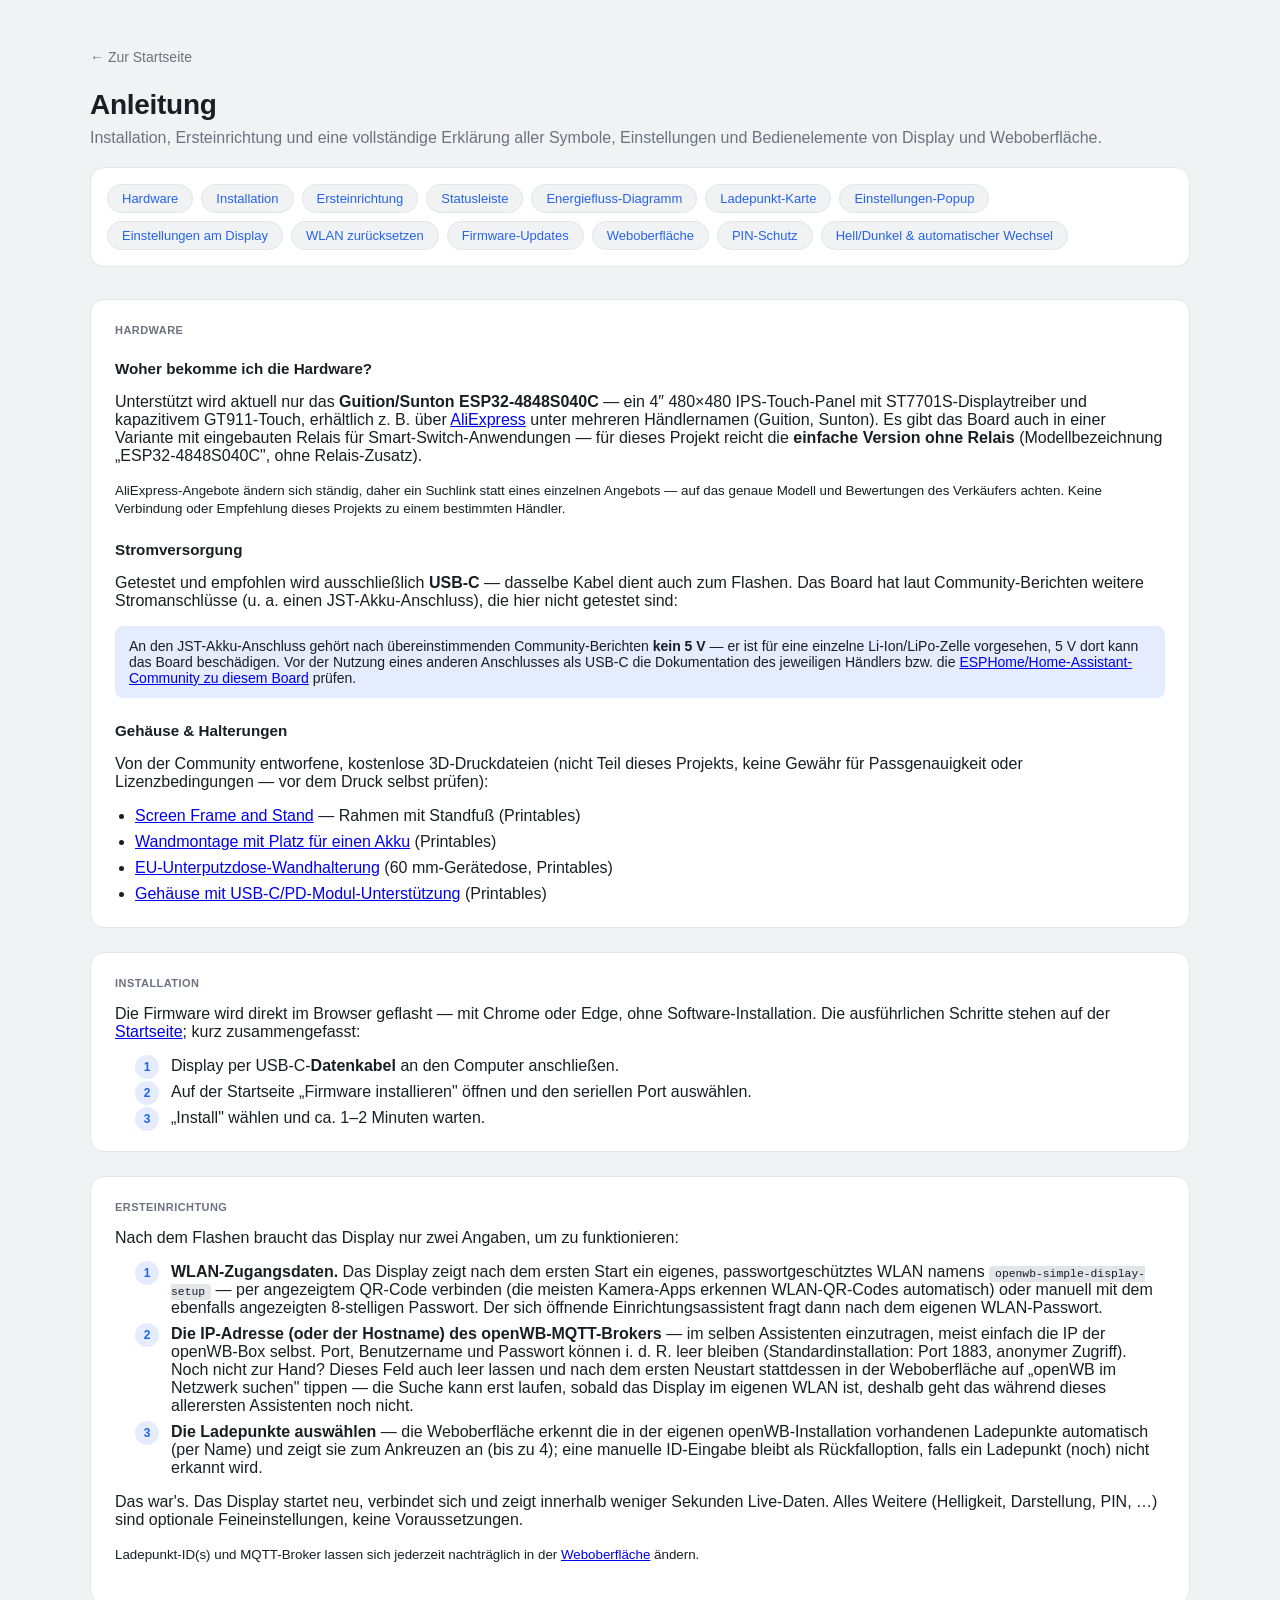
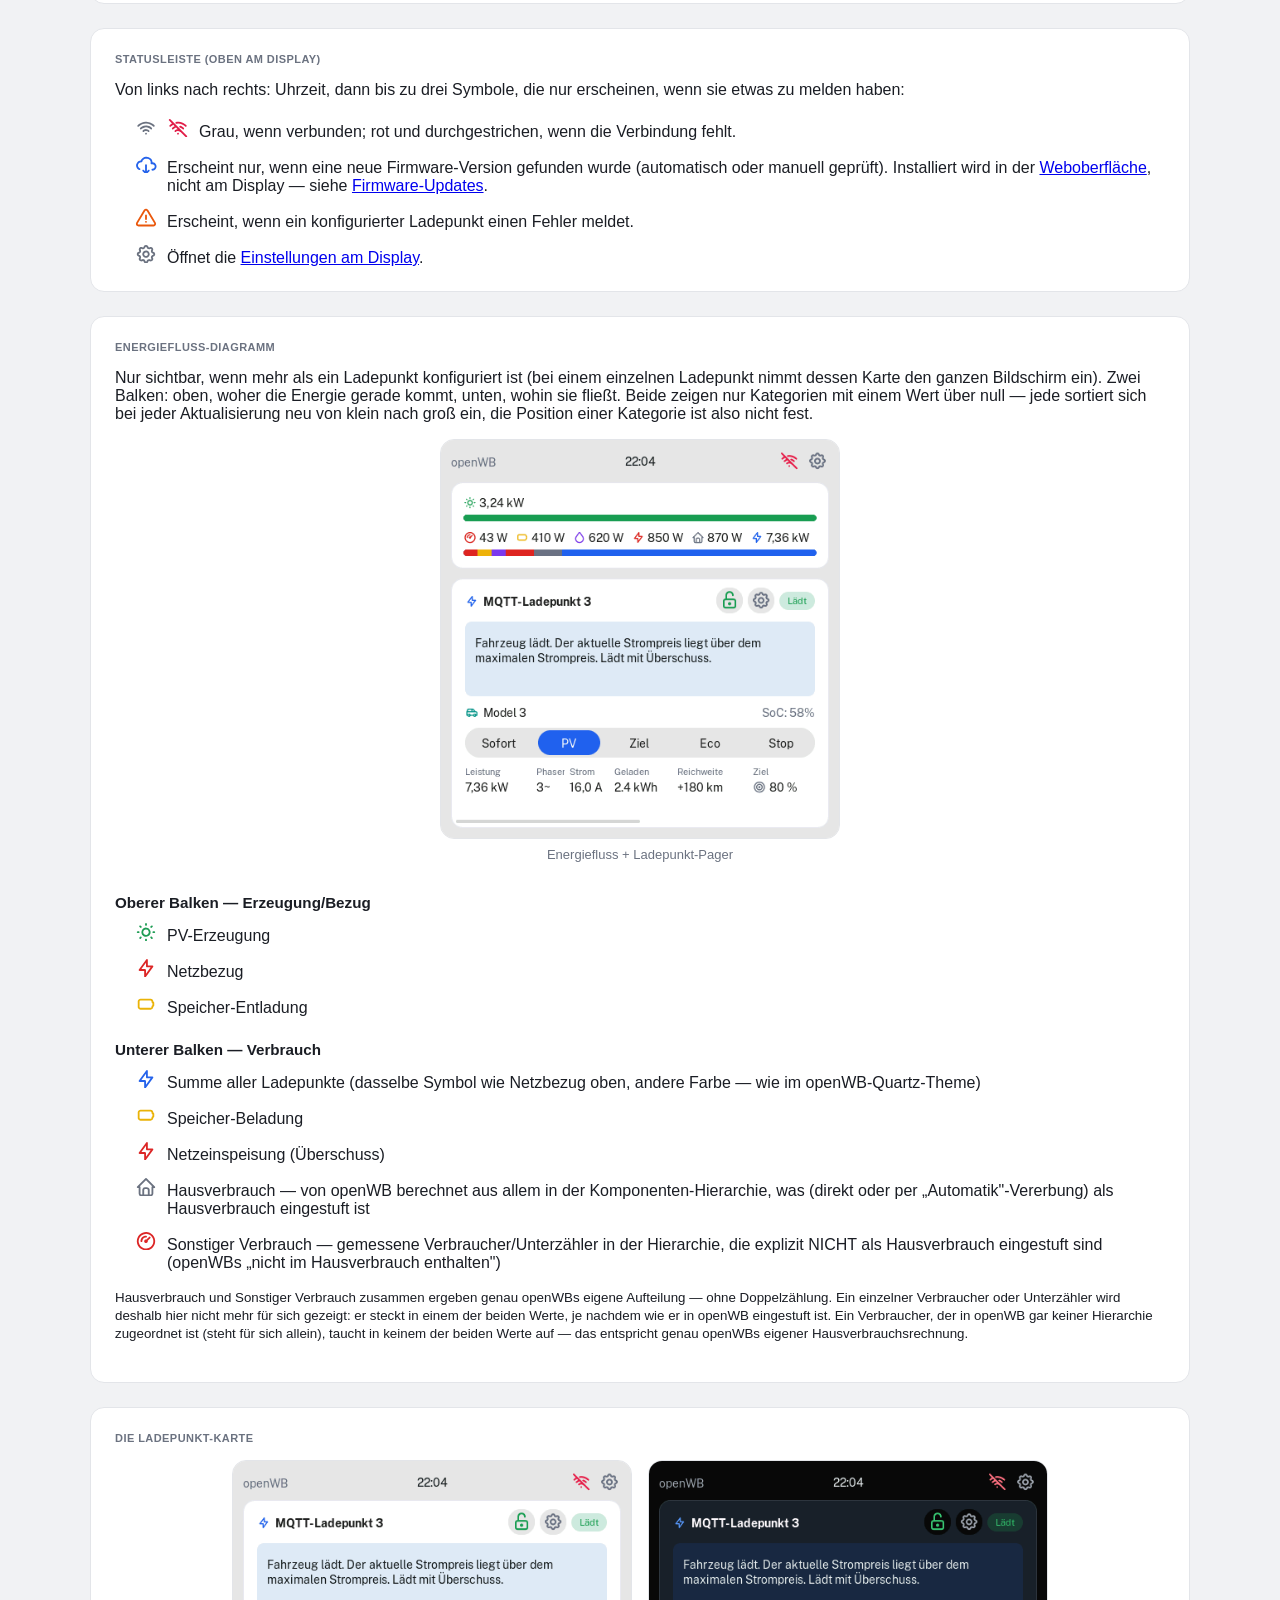
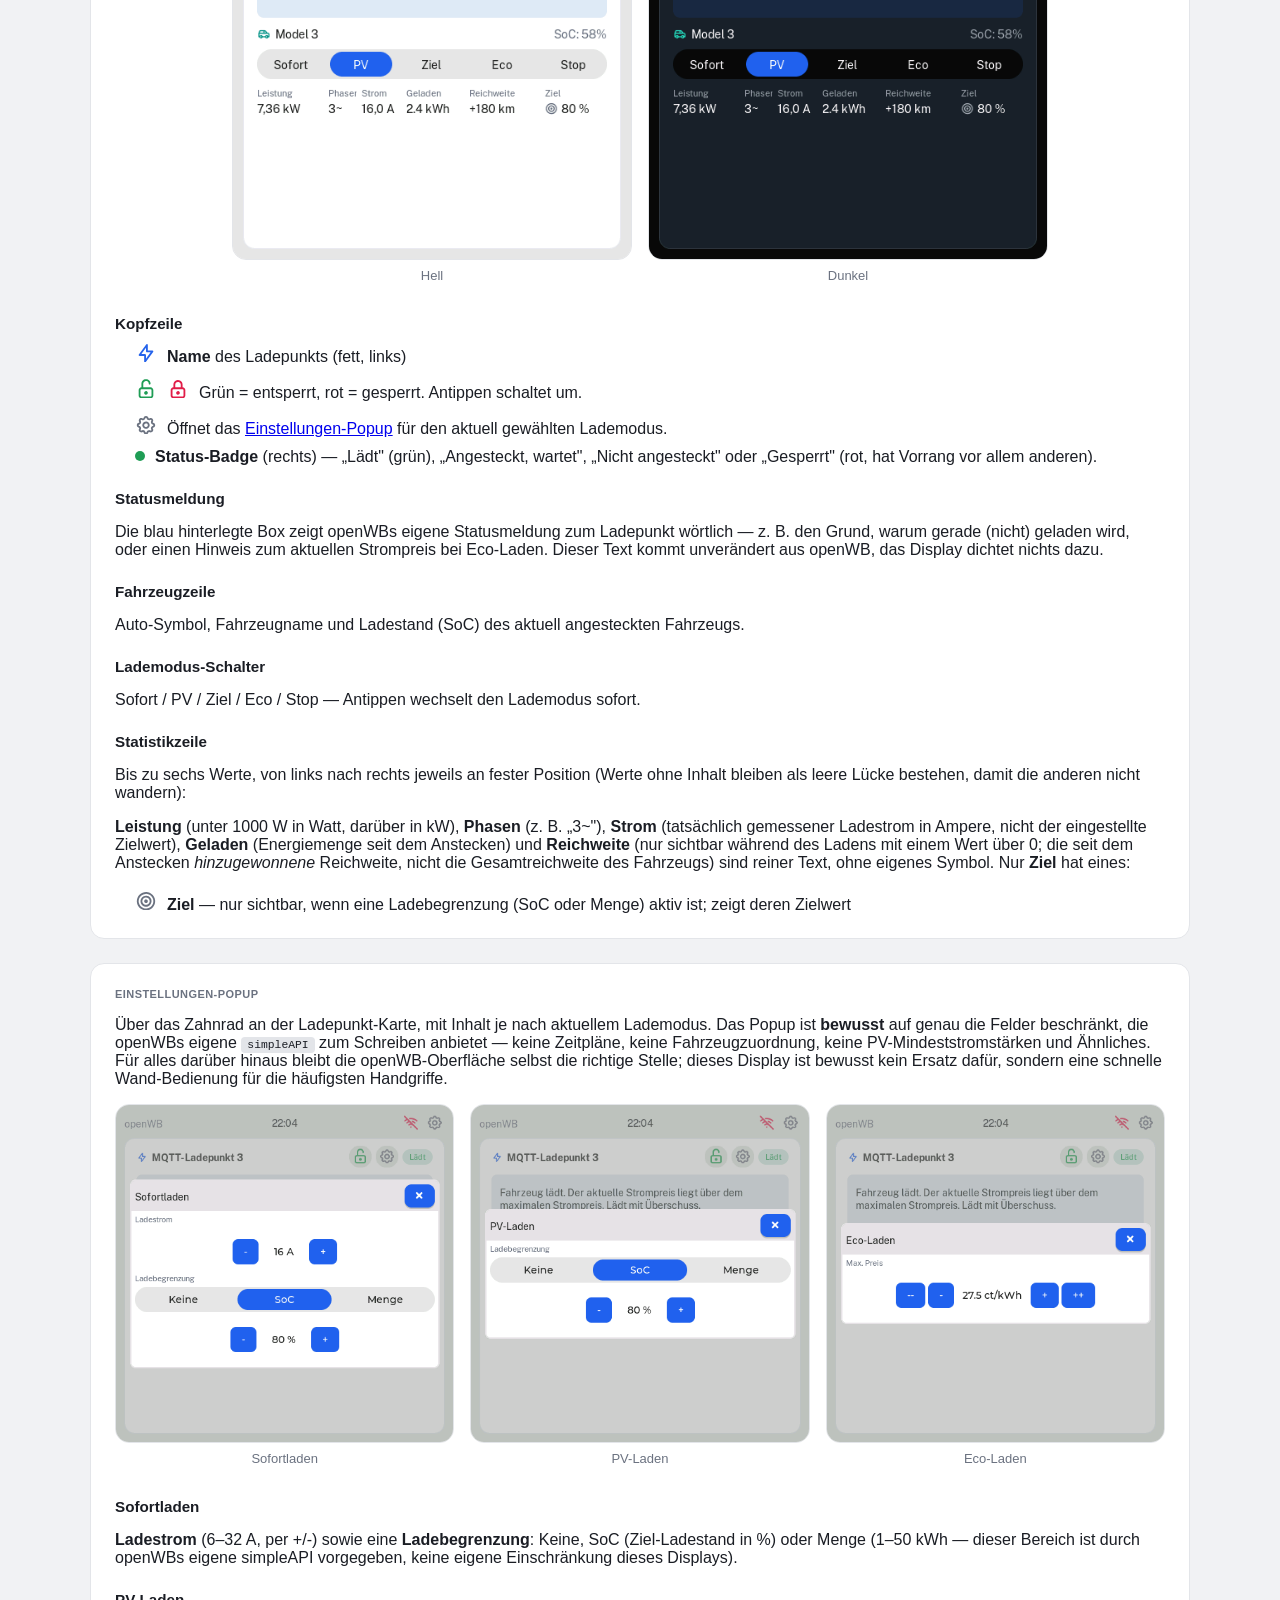
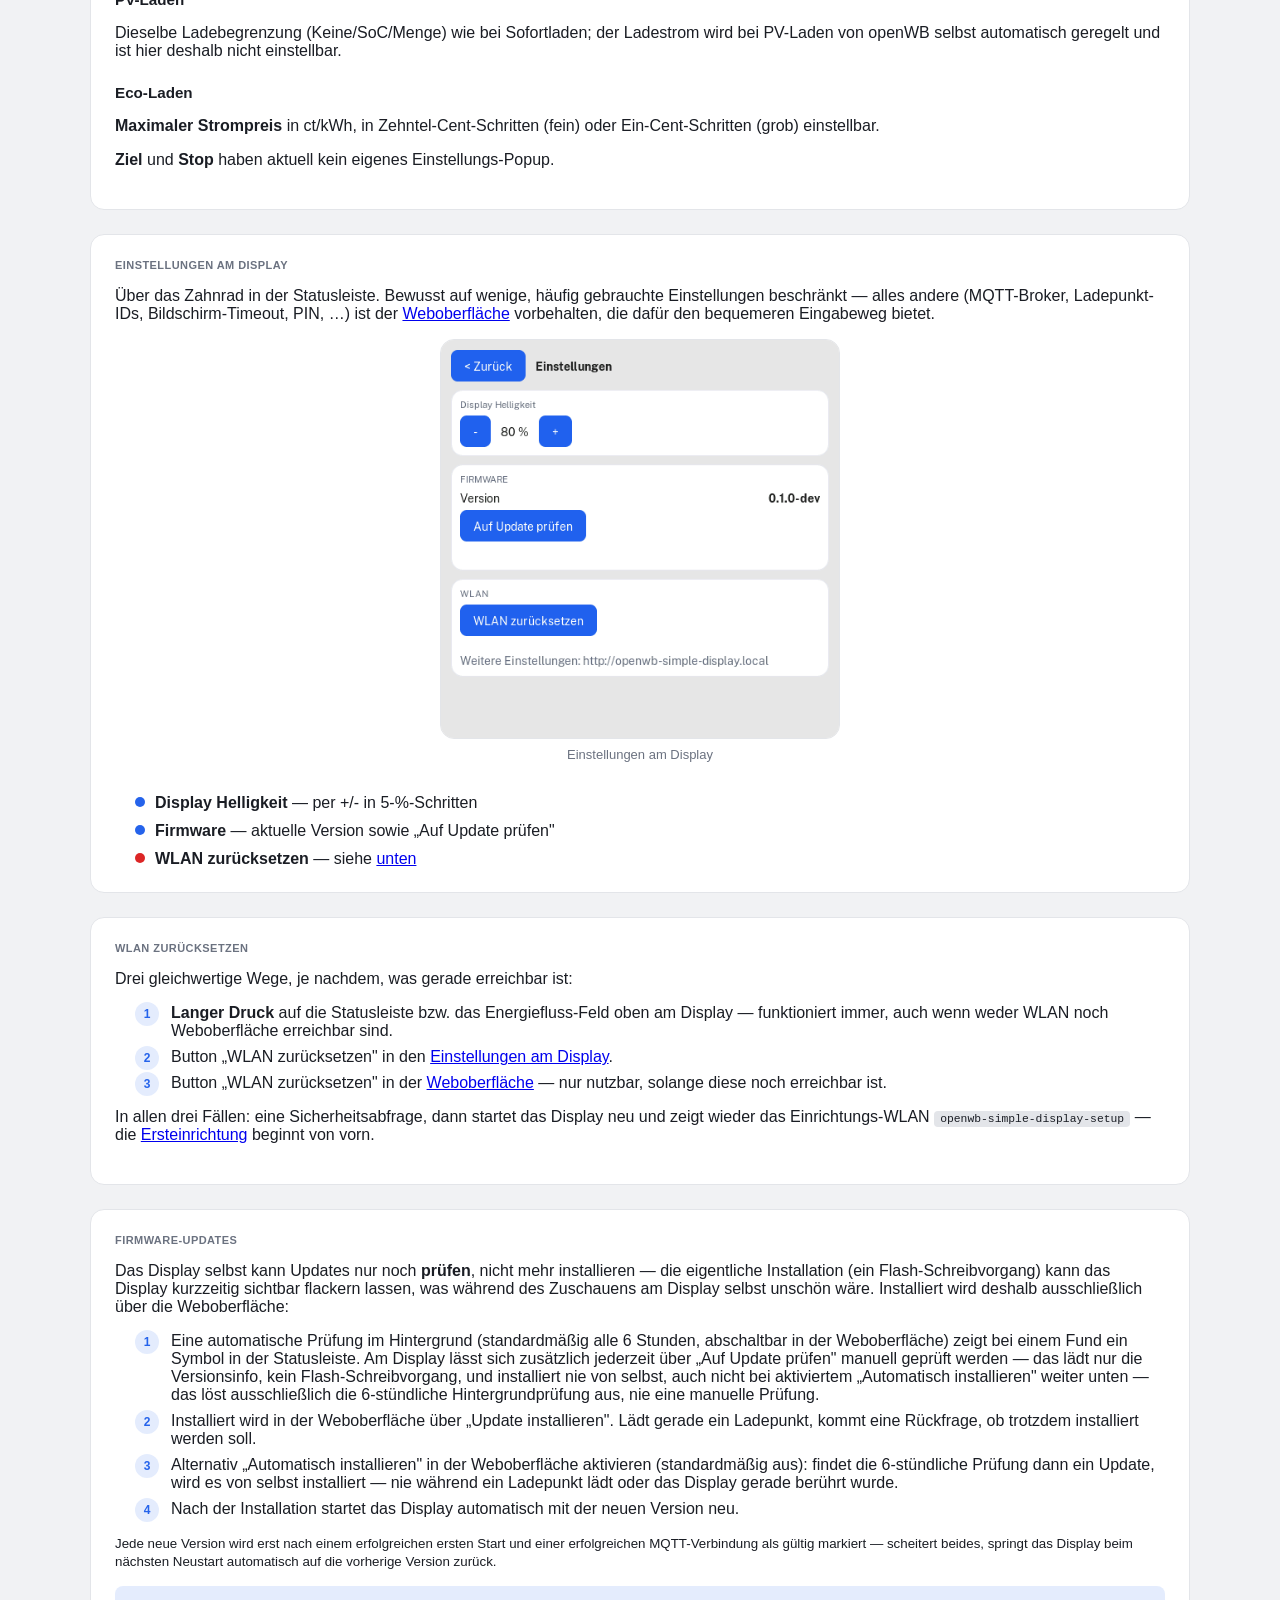
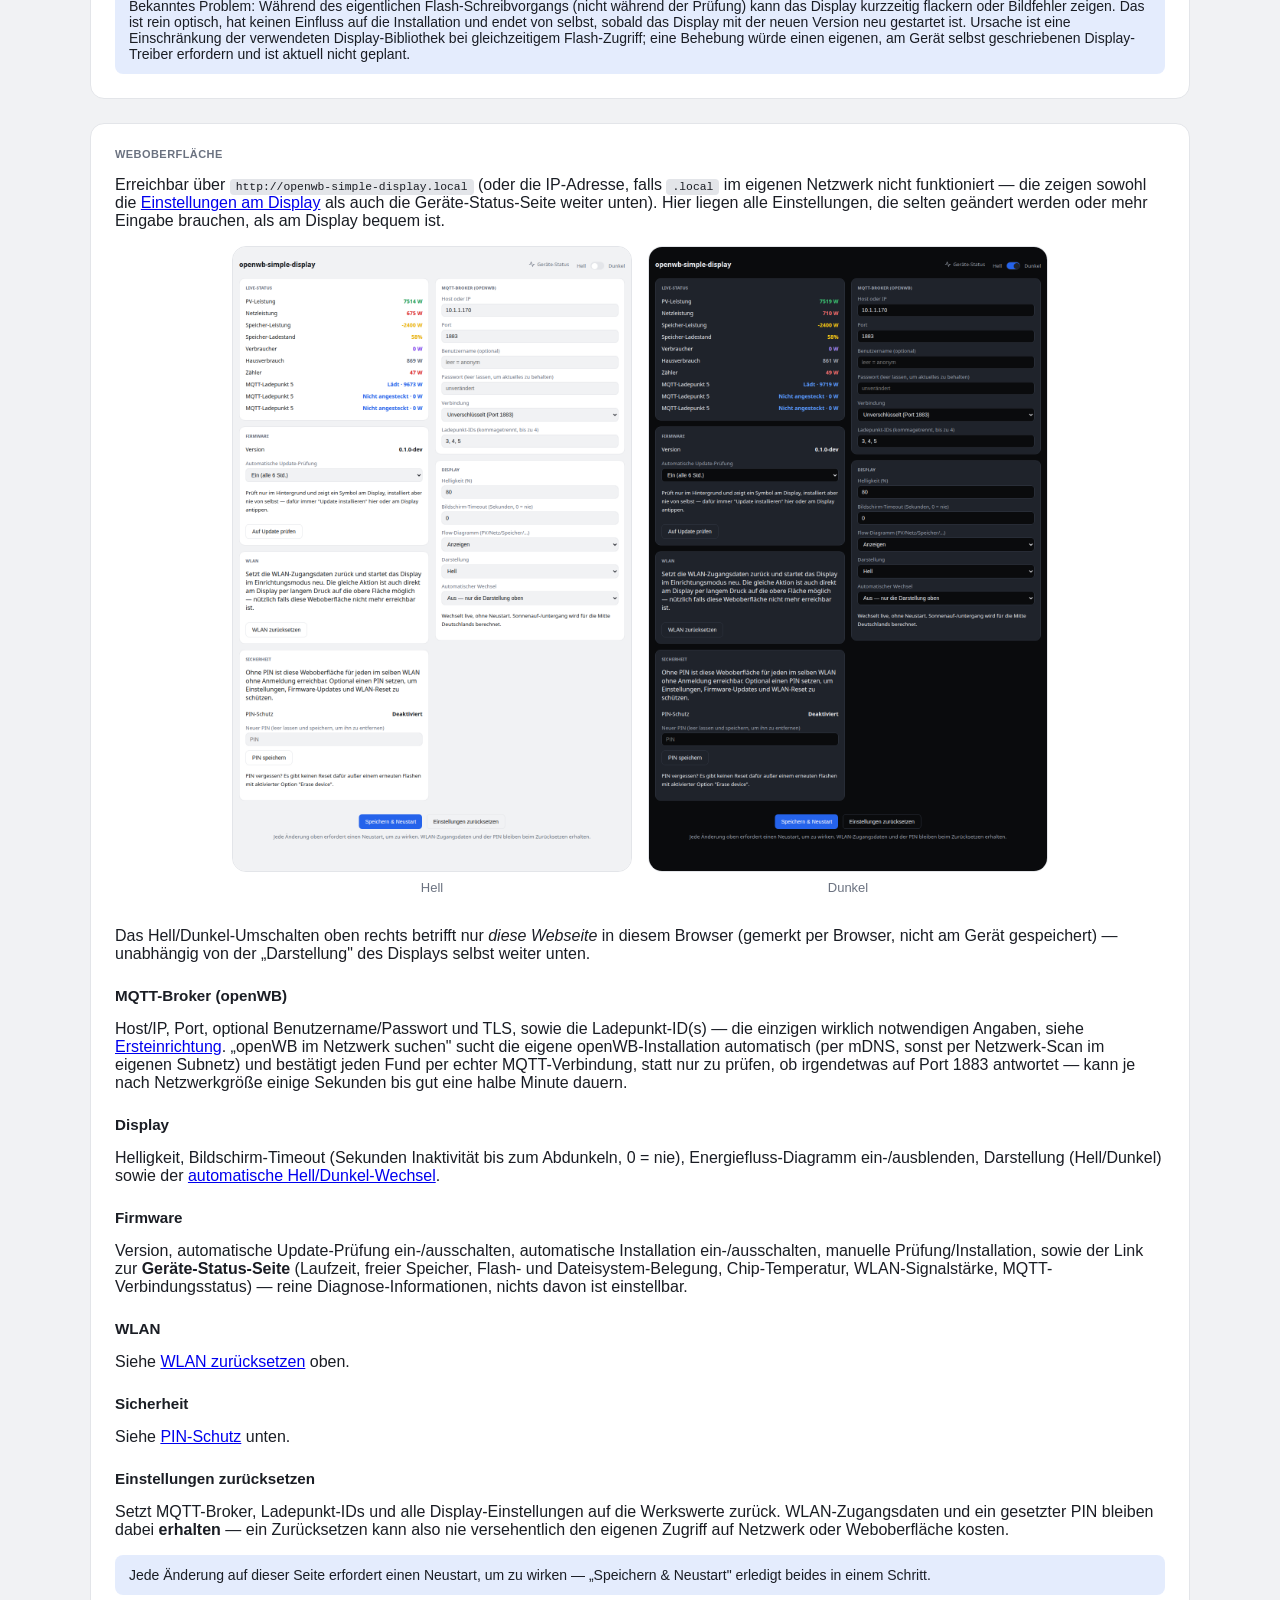
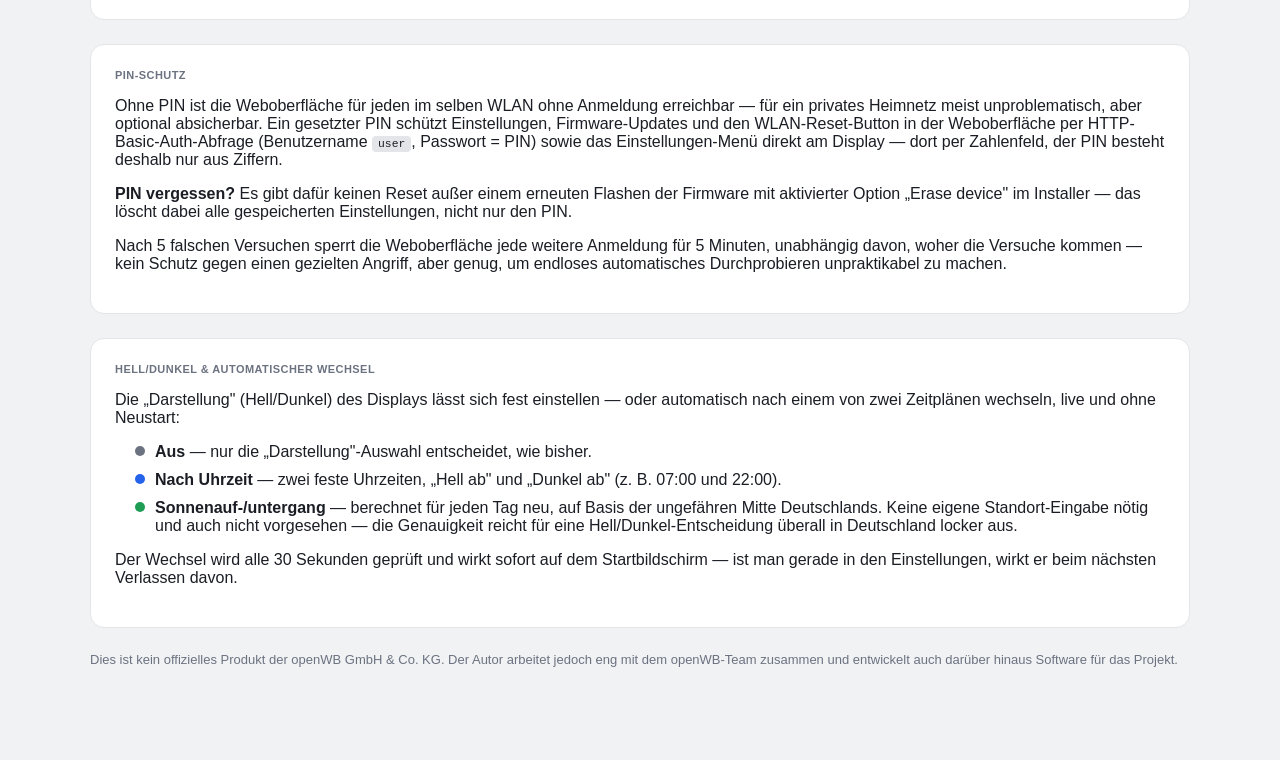
==== commit 329b19a3: "Fix double-counting between Verbraucher/Zähler and Hausverbrauch Both flow-bar segments were wrong: " ====
--- a/docs/anleitung/index.html
+++ b/docs/anleitung/index.html
@@ -162,17 +162,20 @@
         <span>Speicher-Beladung</span></li>
       <li><img class="icon" src="../assets/icons/icon-bolt-grid.svg" alt="" />
         <span>Netzeinspeisung (Überschuss)</span></li>
-      <li><img class="icon" src="../assets/icons/icon-droplet-consumer.svg" alt="" />
-        <span>Verbraucher (sonstige schaltbare Geräte)</span></li>
       <li><img class="icon" src="../assets/icons/icon-home-muted.svg" alt="" />
-        <span>Hausverbrauch (nicht separat gemessene Grundlast)</span></li>
+        <span>Hausverbrauch — von openWB berechnet aus allem in der Komponenten-Hierarchie,
+        was (direkt oder per „Automatik"-Vererbung) als Hausverbrauch eingestuft ist</span></li>
       <li><img class="icon" src="../assets/icons/icon-gauge-grid.svg" alt="" />
-        <span>Summe zusätzlicher, automatisch erkannter Unterzähler jenseits des
-        Netz-Hauptzählers (openWBs „Zähler")</span></li>
-    </ul>
-    <p><small>EVU (Netz) und Zähler sind bewusst nicht zusammengefasst: openWB kann sie
-      intern nicht sauber trennen, deshalb zeigt auch die openWB-Oberfläche selbst sie
-      getrennt an.</small></p>
+        <span>Sonstiger Verbrauch — gemessene Verbraucher/Unterzähler in der Hierarchie, die
+        explizit NICHT als Hausverbrauch eingestuft sind (openWBs
+        „nicht im Hausverbrauch enthalten")</span></li>
+    </ul>
+    <p><small>Hausverbrauch und Sonstiger Verbrauch zusammen ergeben genau openWBs eigene
+      Aufteilung — ohne Doppelzählung. Ein einzelner Verbraucher oder Unterzähler wird
+      deshalb hier nicht mehr für sich gezeigt: er steckt in einem der beiden Werte, je
+      nachdem wie er in openWB eingestuft ist. Ein Verbraucher, der in openWB gar keiner
+      Hierarchie zugeordnet ist (steht für sich allein), taucht in keinem der beiden Werte
+      auf — das entspricht genau openWBs eigener Hausverbrauchsrechnung.</small></p>
   </section>
 
   <section class="panel" id="ladepunktkarte">
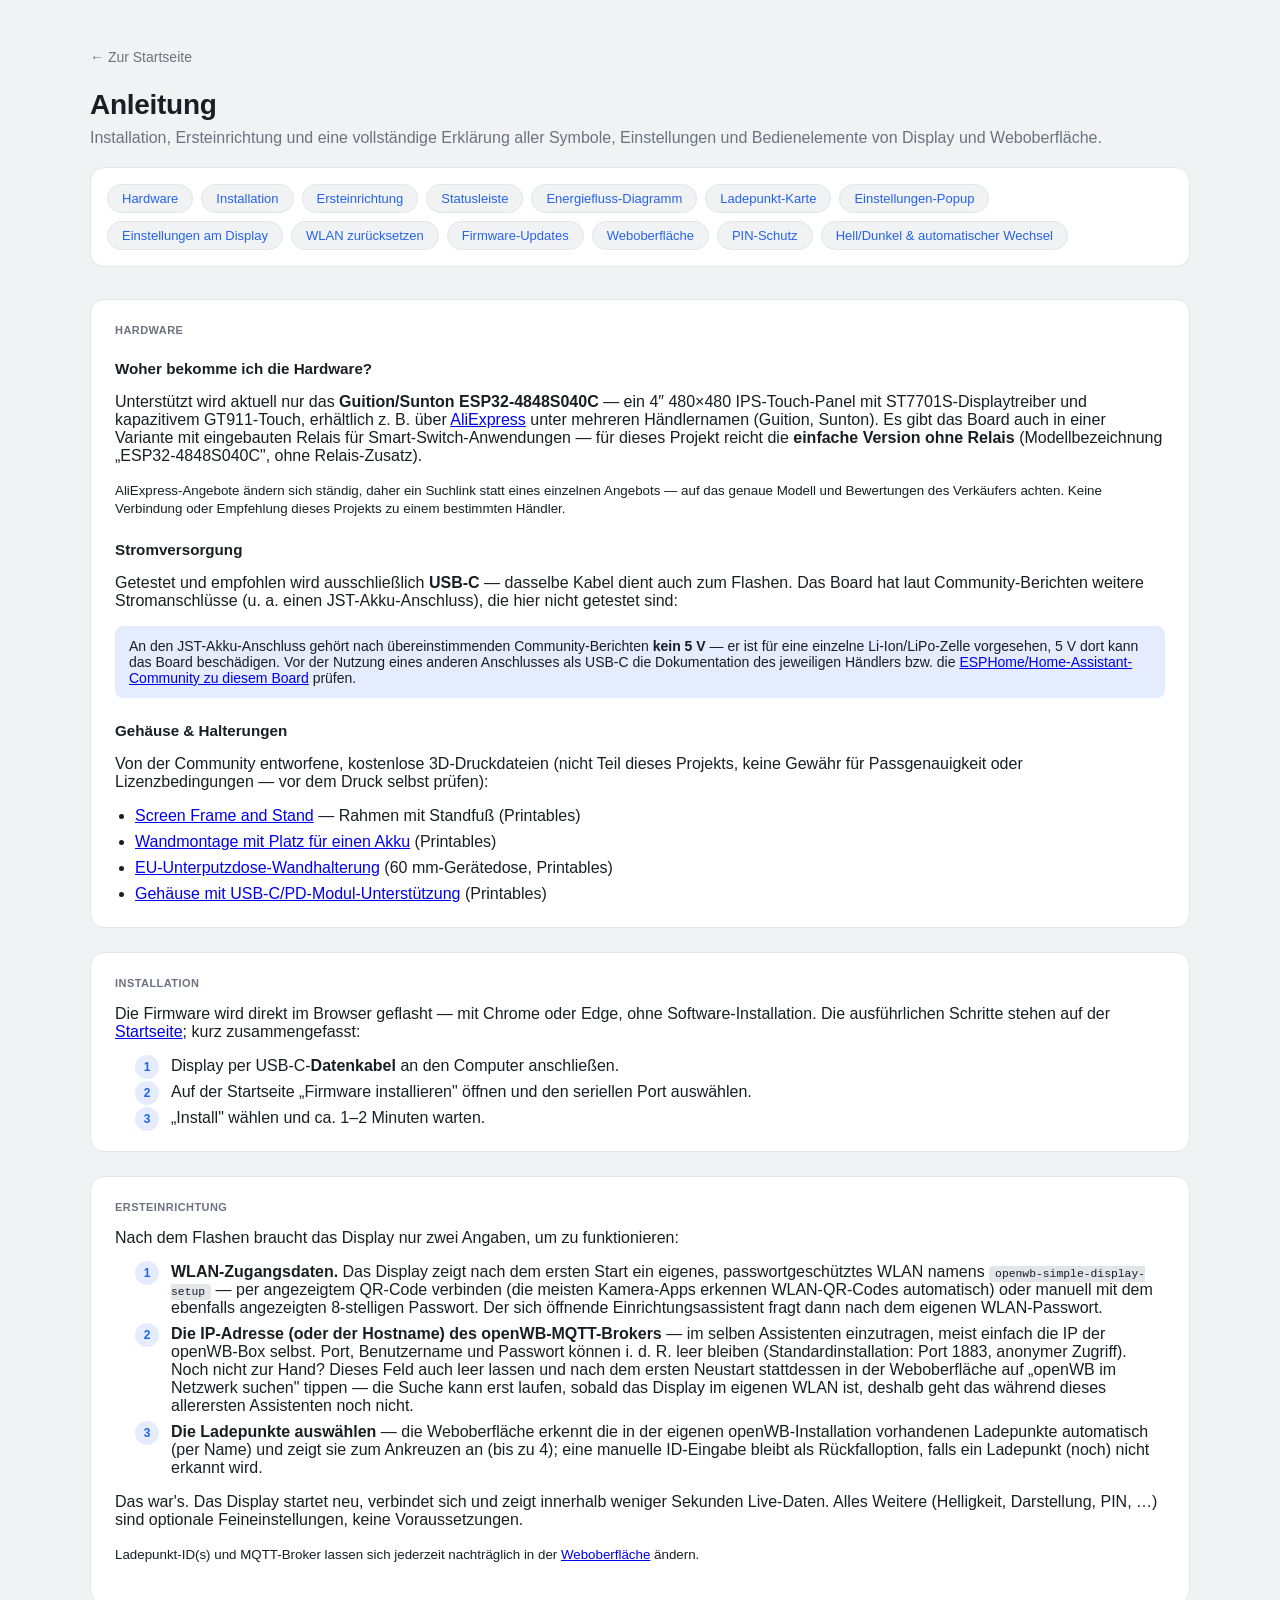
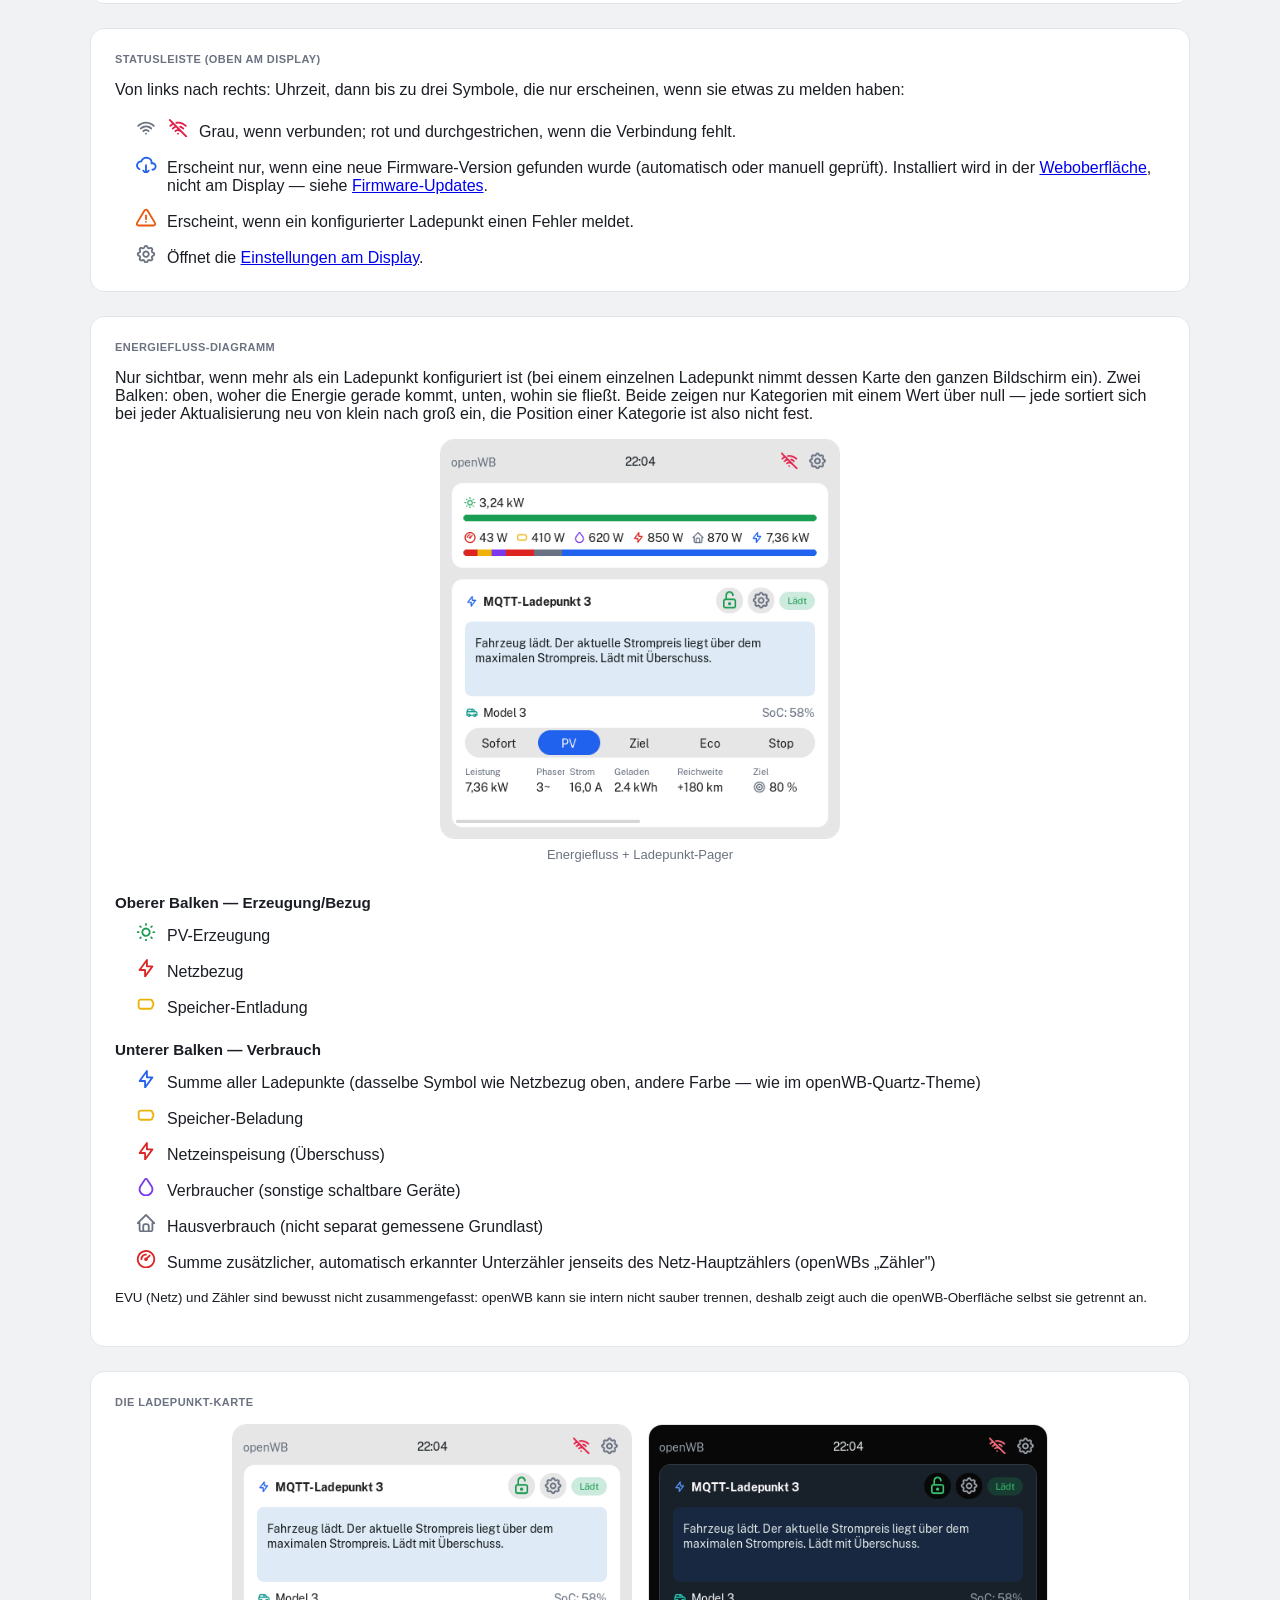
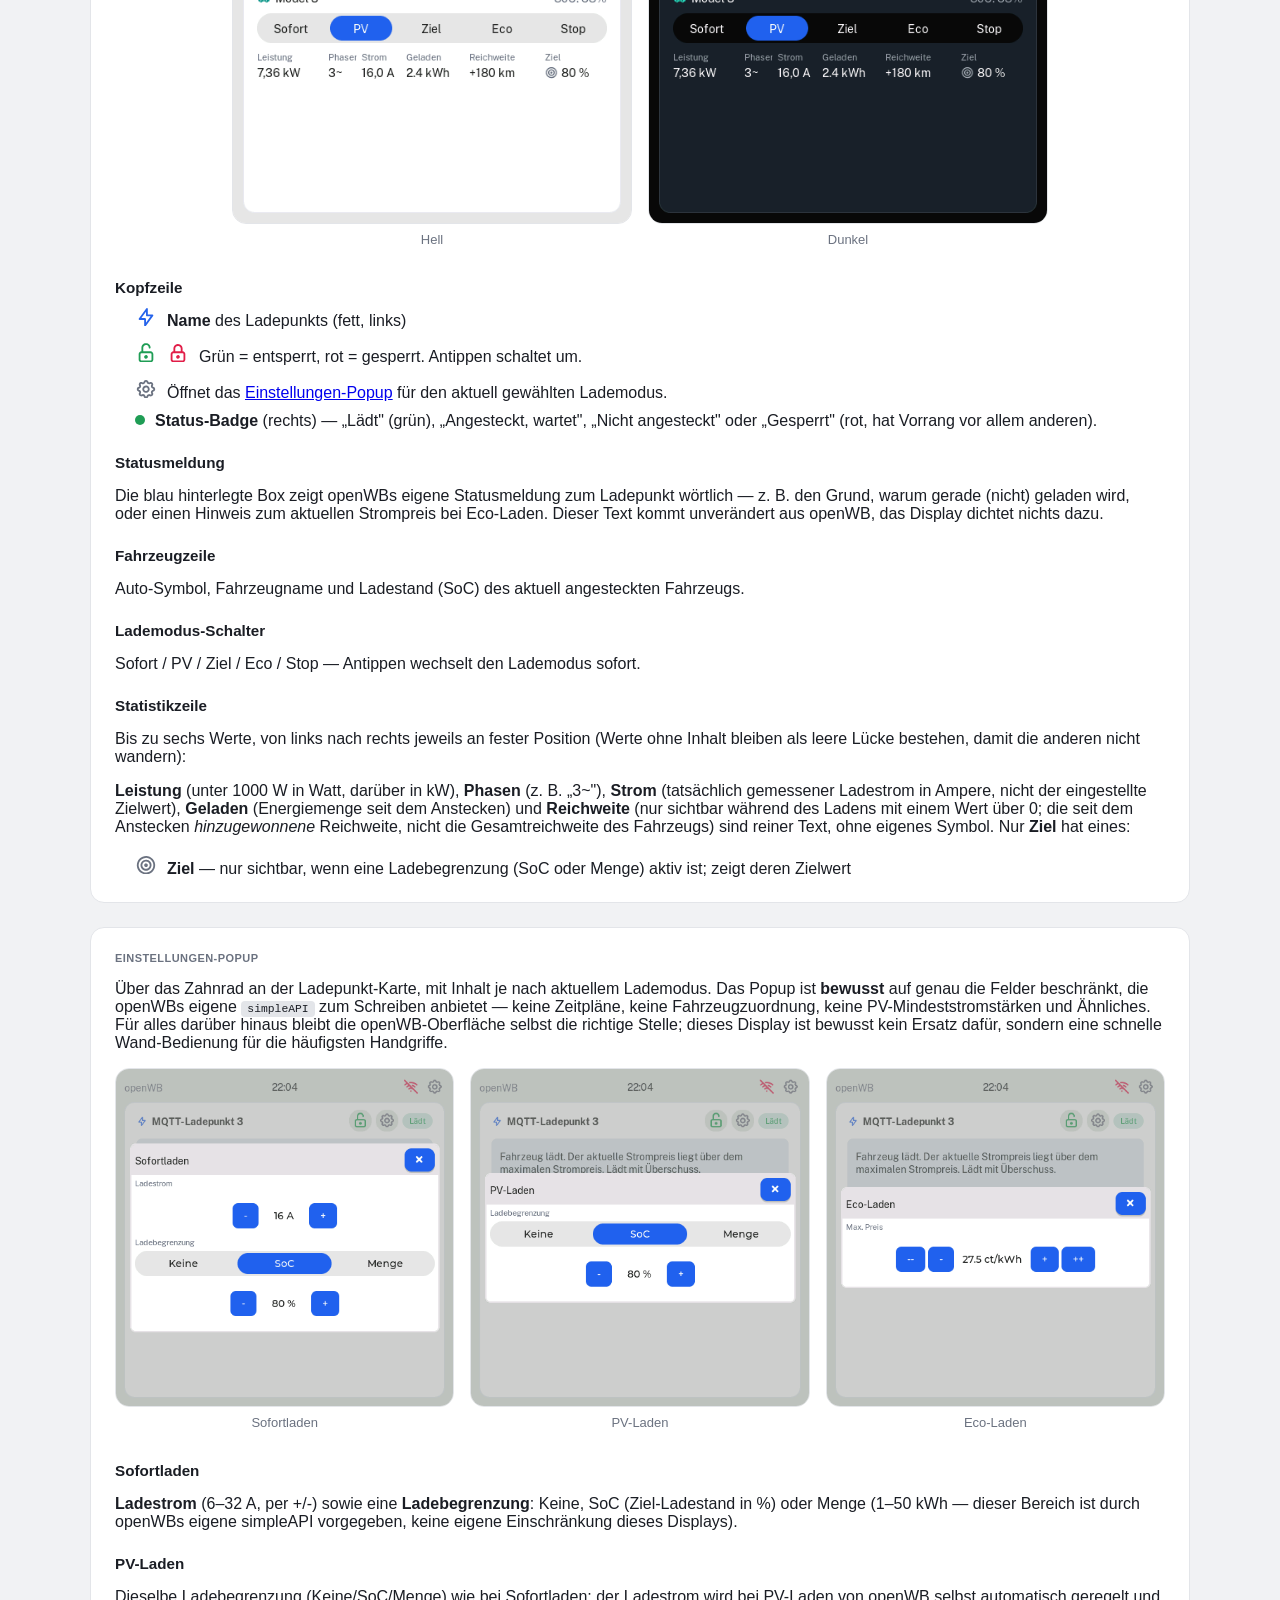
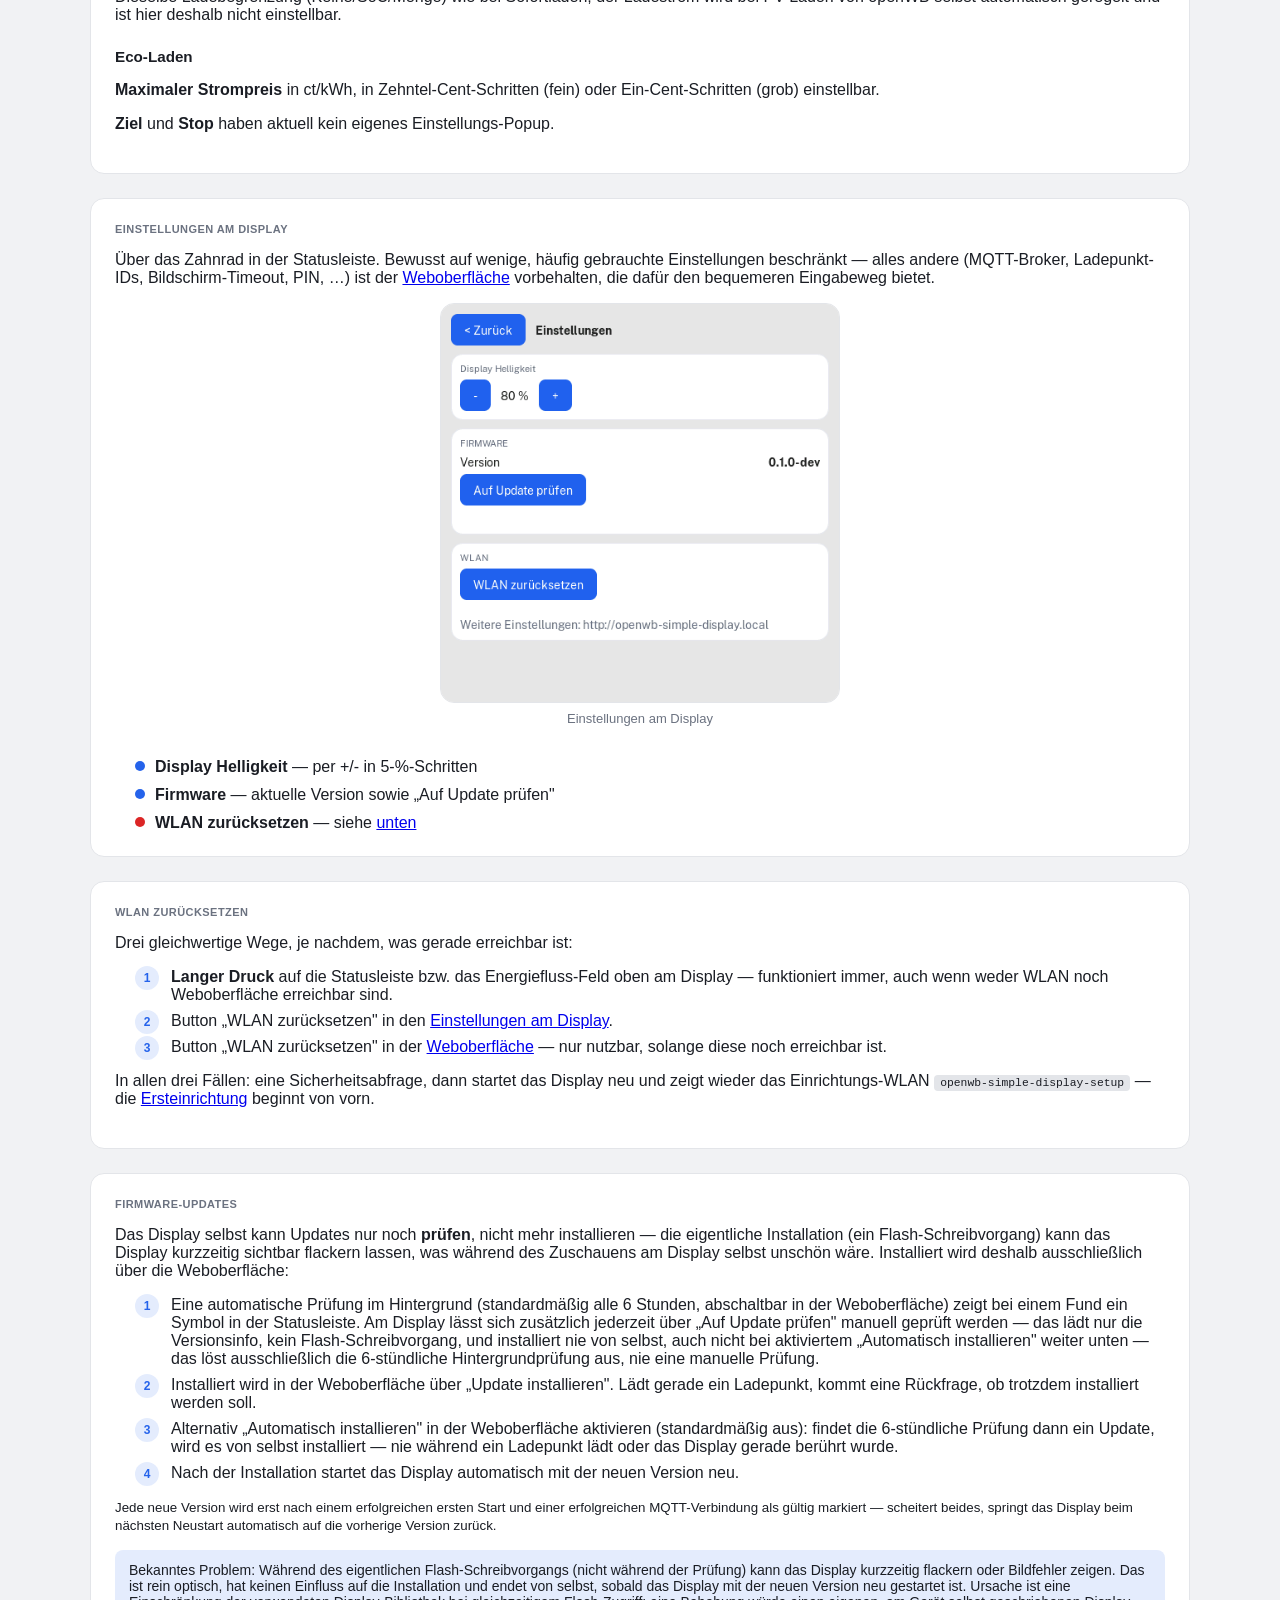
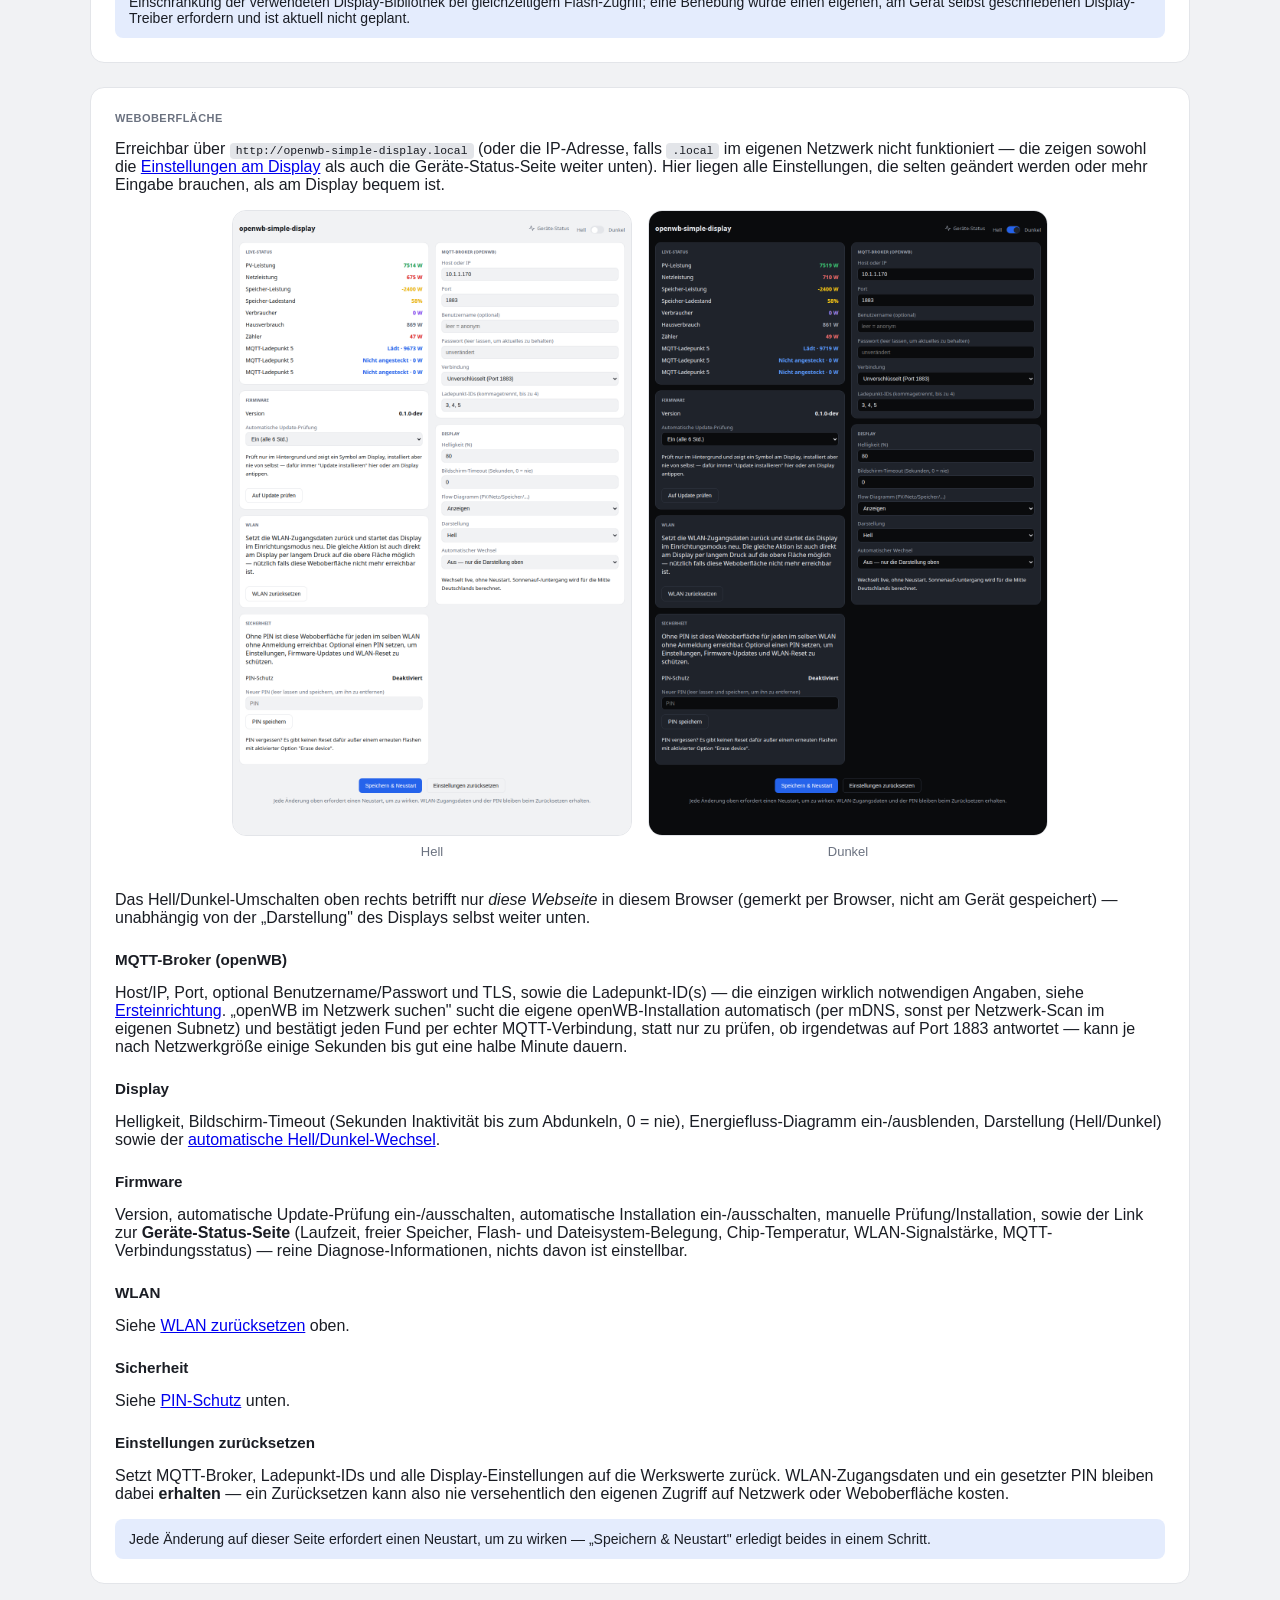
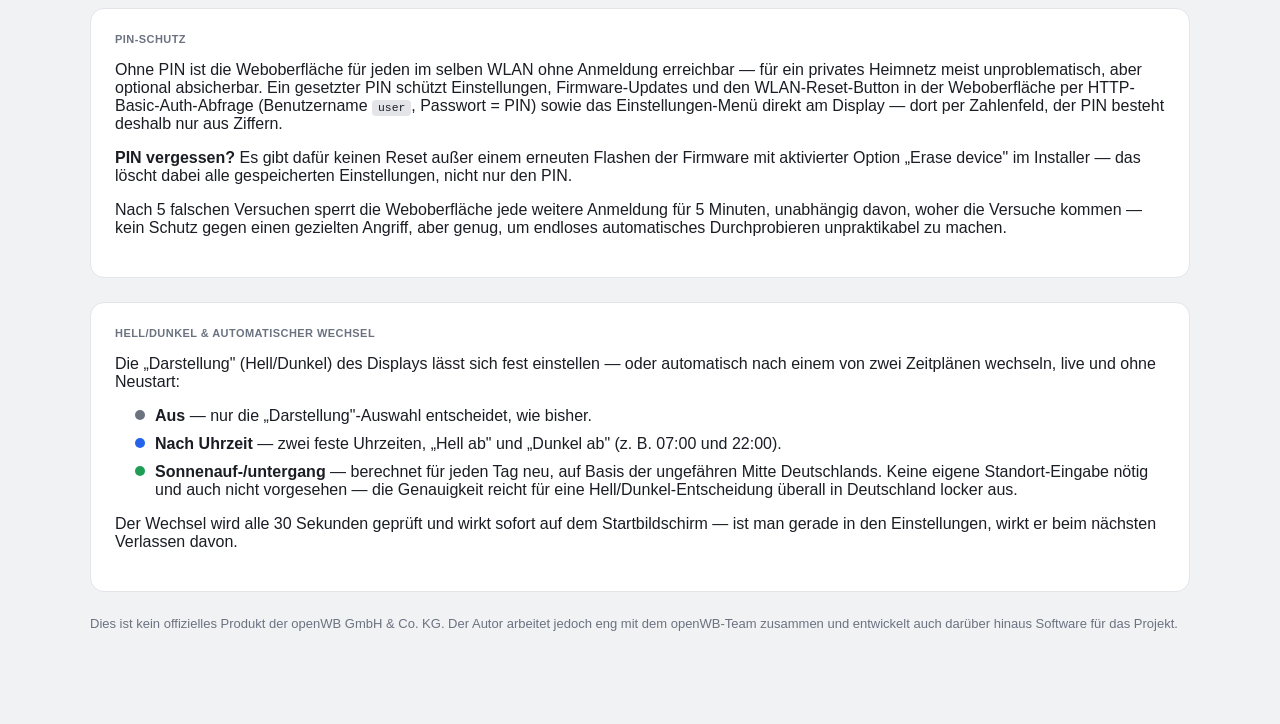
==== commit 9d6c2ef4: "Revert "Fix double-counting between Verbraucher/Zähler and Hausverbrauch" This reverts commit 329b19" ====
--- a/docs/anleitung/index.html
+++ b/docs/anleitung/index.html
@@ -162,20 +162,17 @@
         <span>Speicher-Beladung</span></li>
       <li><img class="icon" src="../assets/icons/icon-bolt-grid.svg" alt="" />
         <span>Netzeinspeisung (Überschuss)</span></li>
+      <li><img class="icon" src="../assets/icons/icon-droplet-consumer.svg" alt="" />
+        <span>Verbraucher (sonstige schaltbare Geräte)</span></li>
       <li><img class="icon" src="../assets/icons/icon-home-muted.svg" alt="" />
-        <span>Hausverbrauch — von openWB berechnet aus allem in der Komponenten-Hierarchie,
-        was (direkt oder per „Automatik"-Vererbung) als Hausverbrauch eingestuft ist</span></li>
+        <span>Hausverbrauch (nicht separat gemessene Grundlast)</span></li>
       <li><img class="icon" src="../assets/icons/icon-gauge-grid.svg" alt="" />
-        <span>Sonstiger Verbrauch — gemessene Verbraucher/Unterzähler in der Hierarchie, die
-        explizit NICHT als Hausverbrauch eingestuft sind (openWBs
-        „nicht im Hausverbrauch enthalten")</span></li>
-    </ul>
-    <p><small>Hausverbrauch und Sonstiger Verbrauch zusammen ergeben genau openWBs eigene
-      Aufteilung — ohne Doppelzählung. Ein einzelner Verbraucher oder Unterzähler wird
-      deshalb hier nicht mehr für sich gezeigt: er steckt in einem der beiden Werte, je
-      nachdem wie er in openWB eingestuft ist. Ein Verbraucher, der in openWB gar keiner
-      Hierarchie zugeordnet ist (steht für sich allein), taucht in keinem der beiden Werte
-      auf — das entspricht genau openWBs eigener Hausverbrauchsrechnung.</small></p>
+        <span>Summe zusätzlicher, automatisch erkannter Unterzähler jenseits des
+        Netz-Hauptzählers (openWBs „Zähler")</span></li>
+    </ul>
+    <p><small>EVU (Netz) und Zähler sind bewusst nicht zusammengefasst: openWB kann sie
+      intern nicht sauber trennen, deshalb zeigt auch die openWB-Oberfläche selbst sie
+      getrennt an.</small></p>
   </section>
 
   <section class="panel" id="ladepunktkarte">
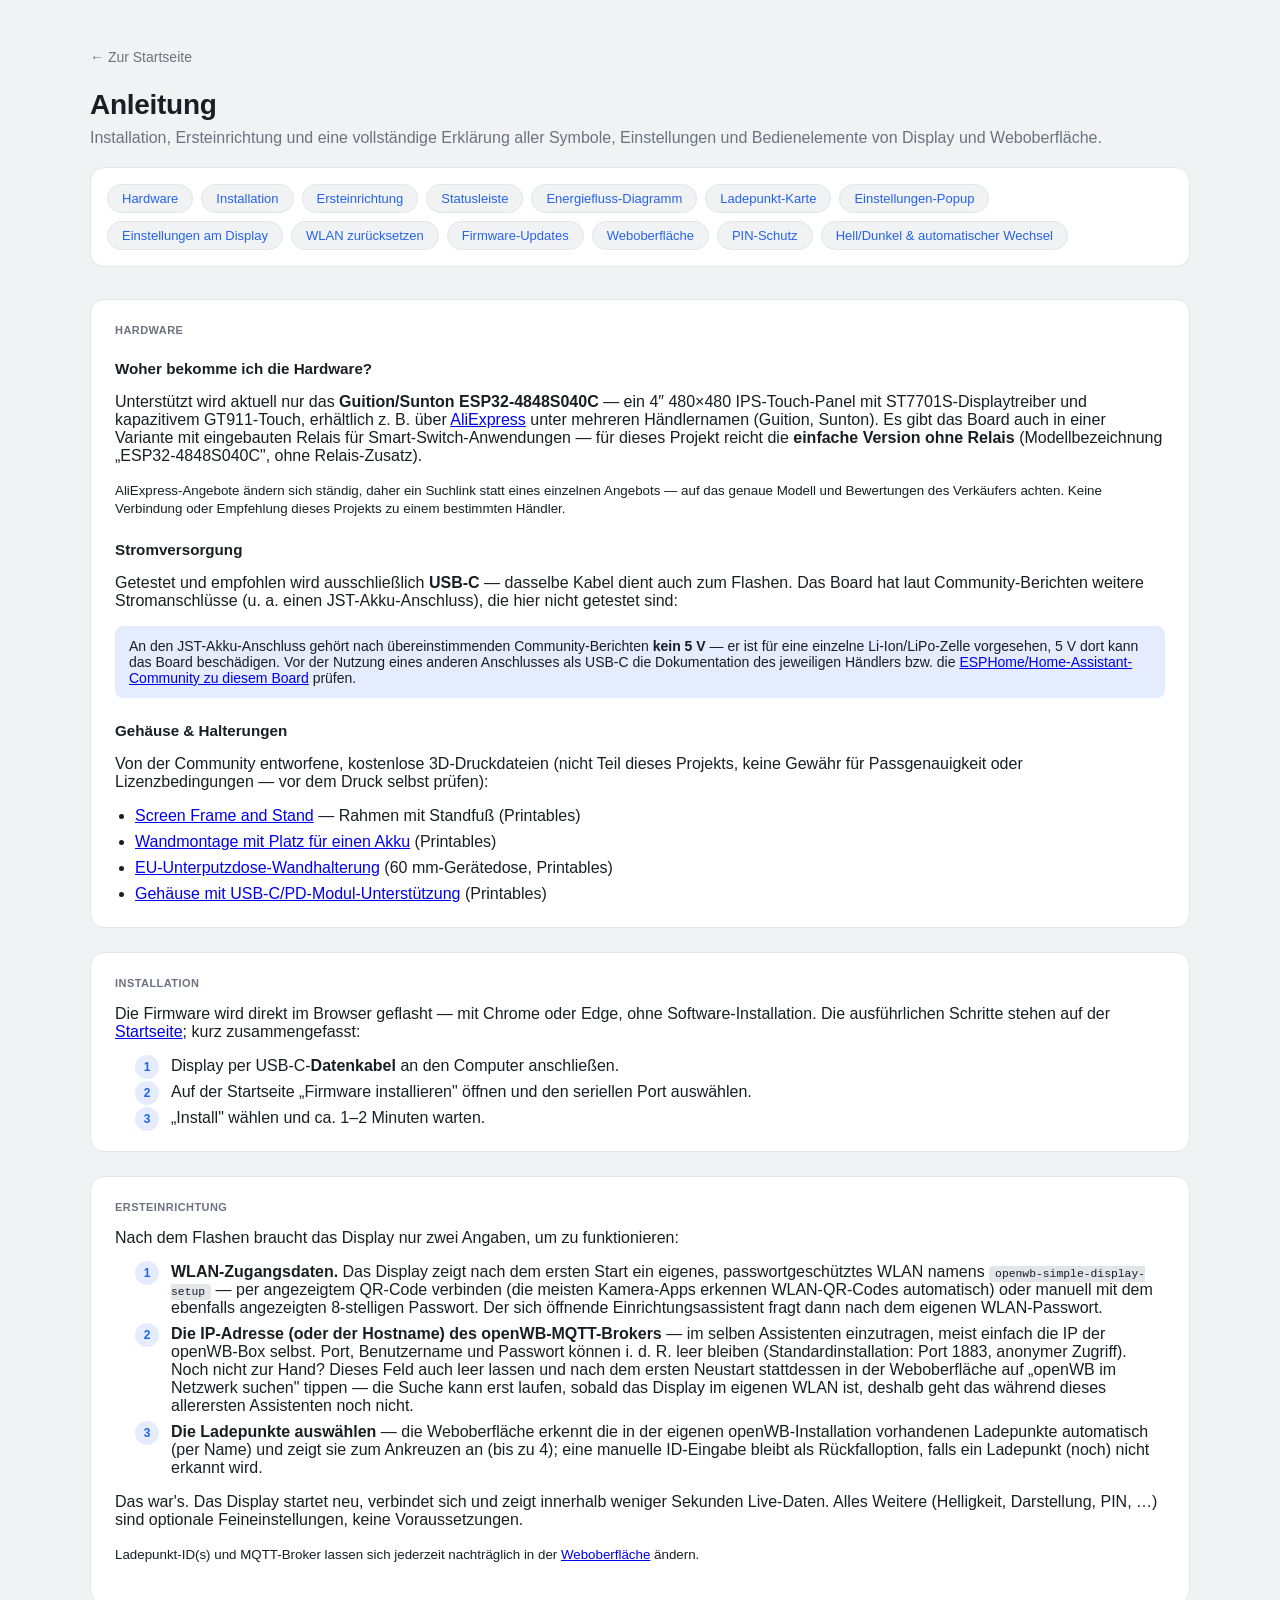
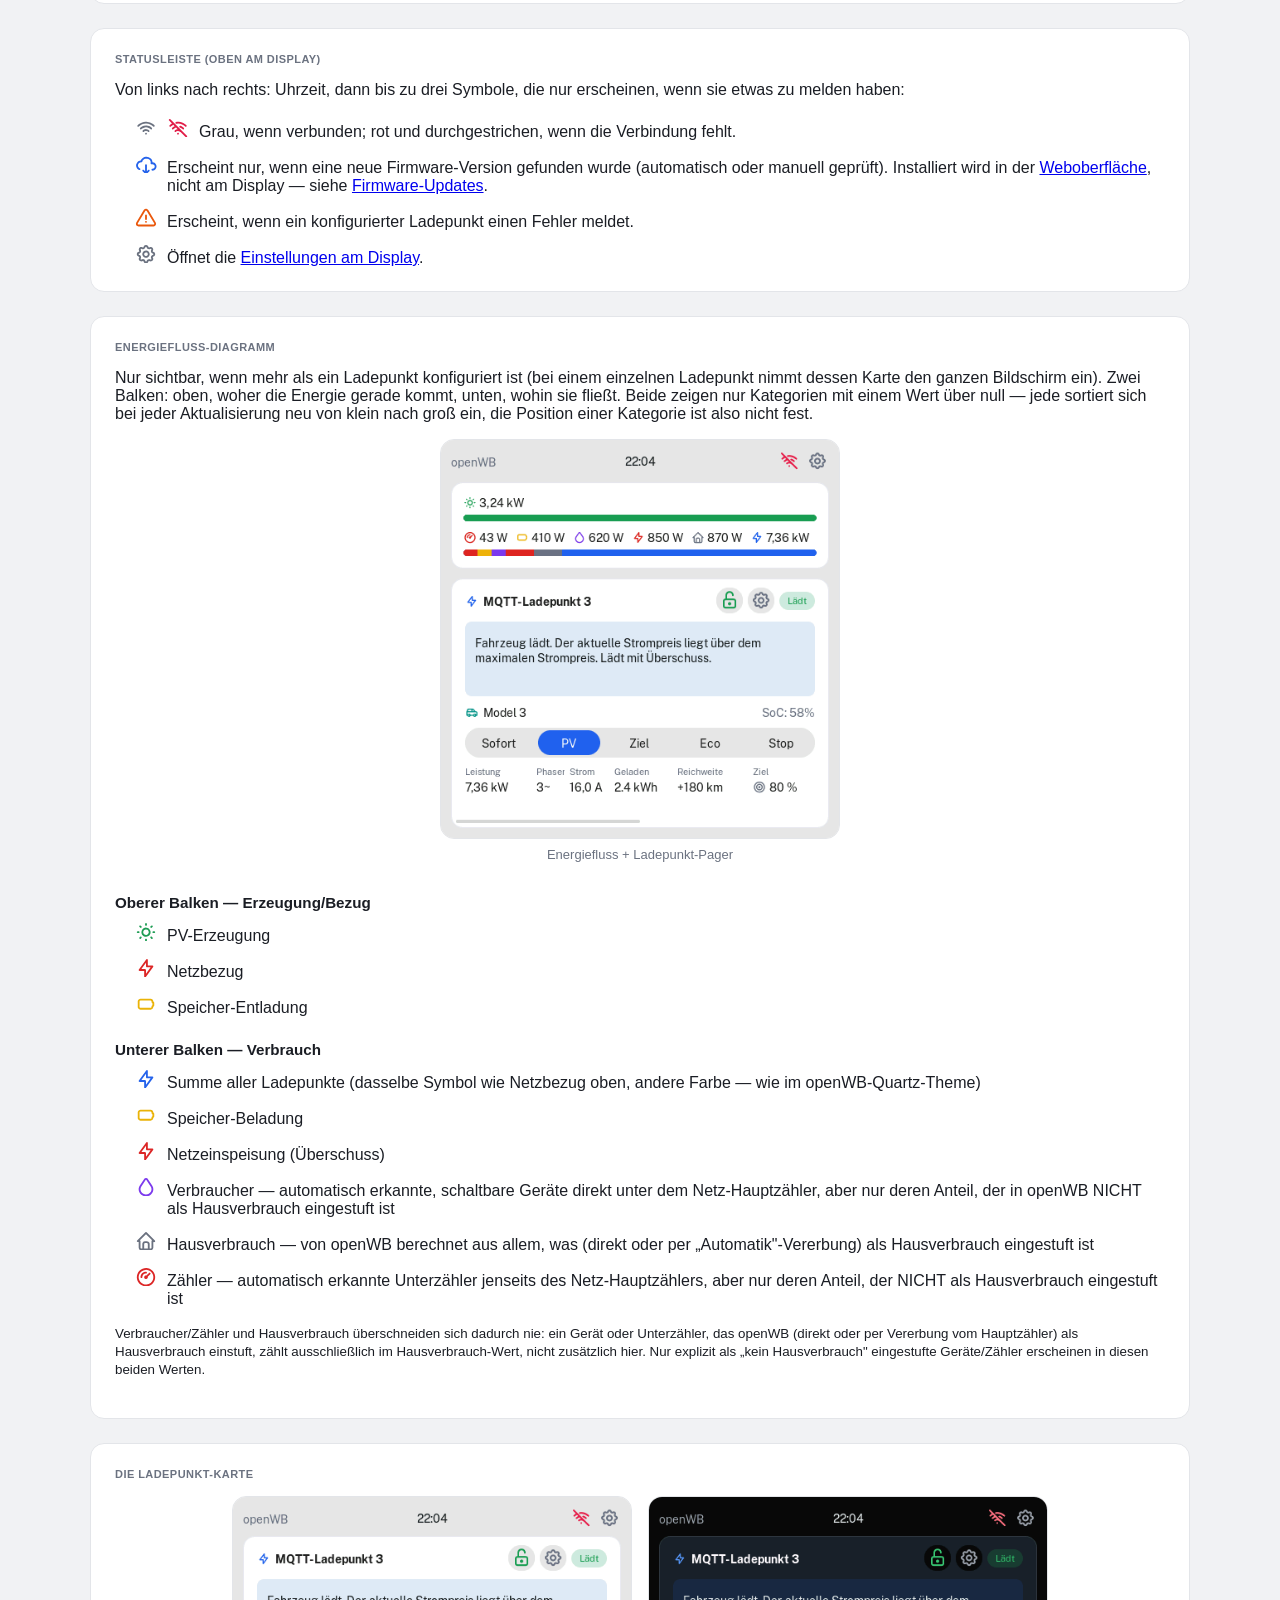
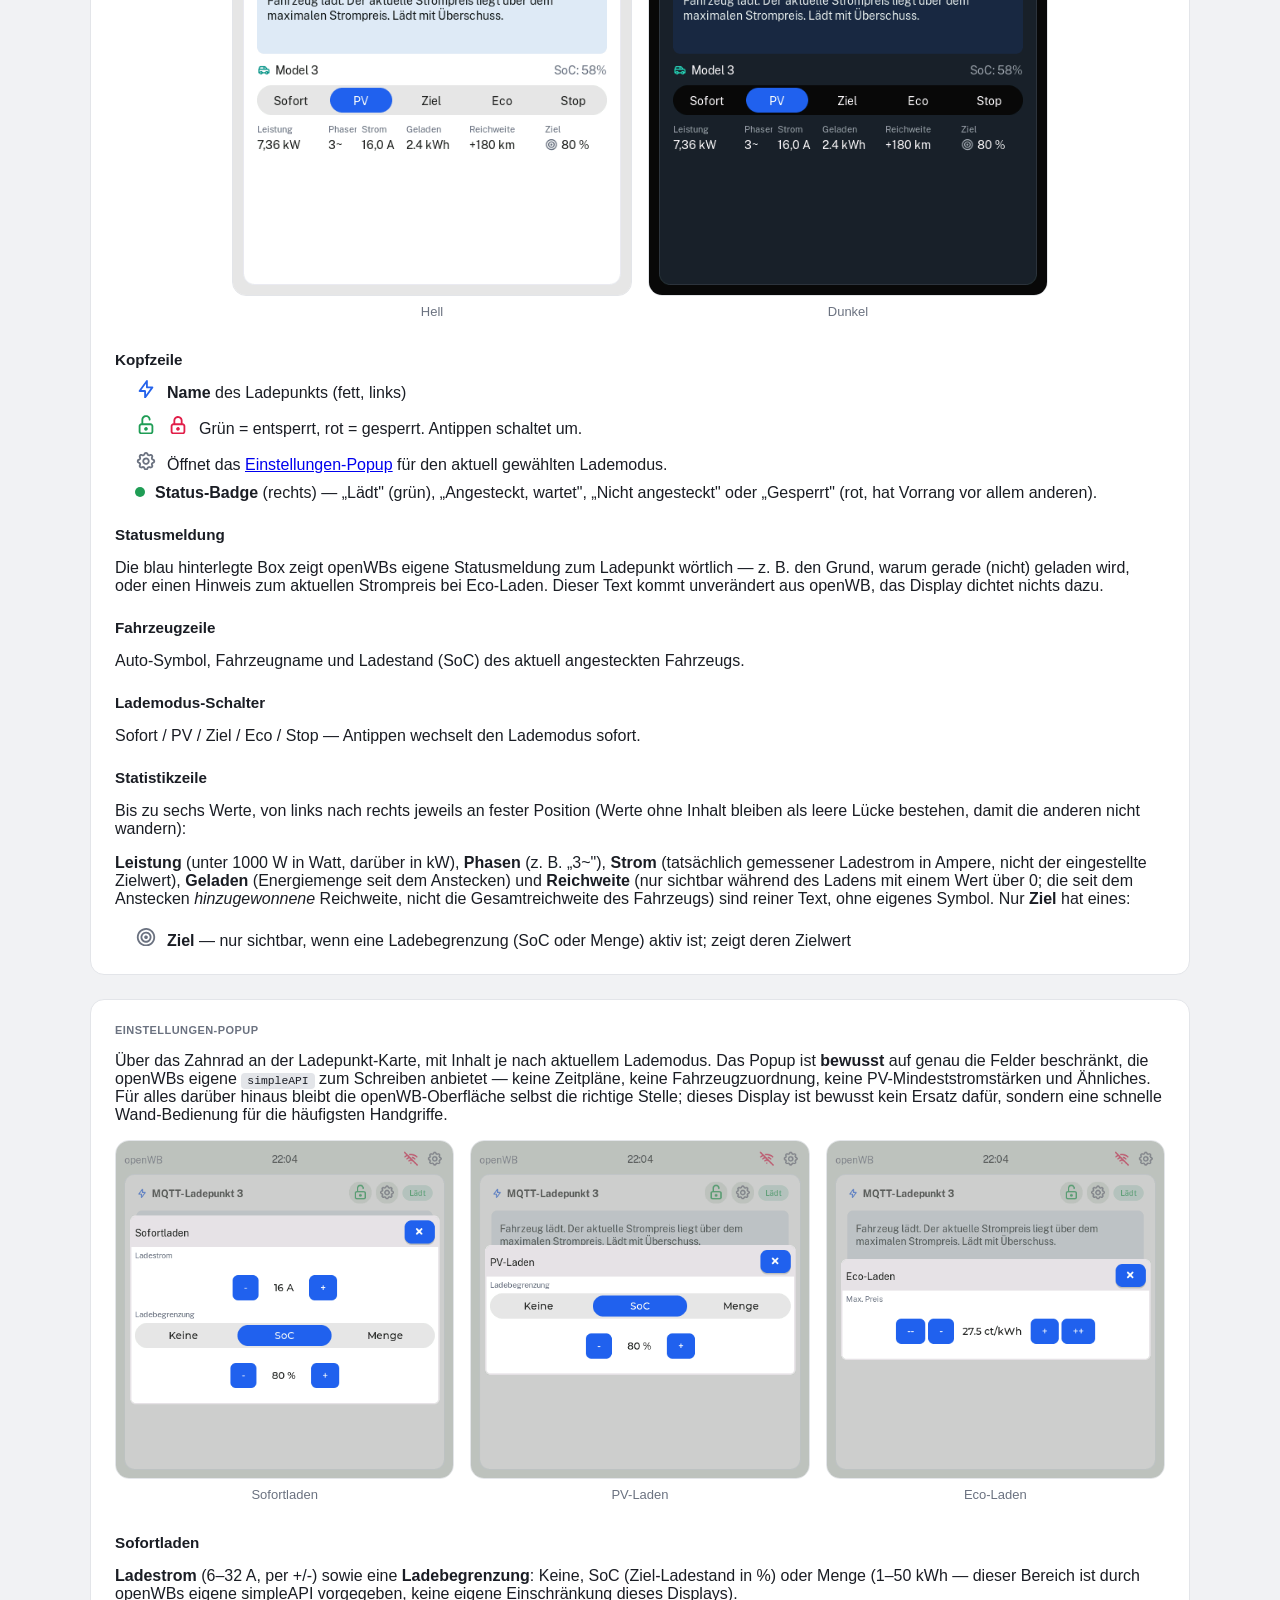
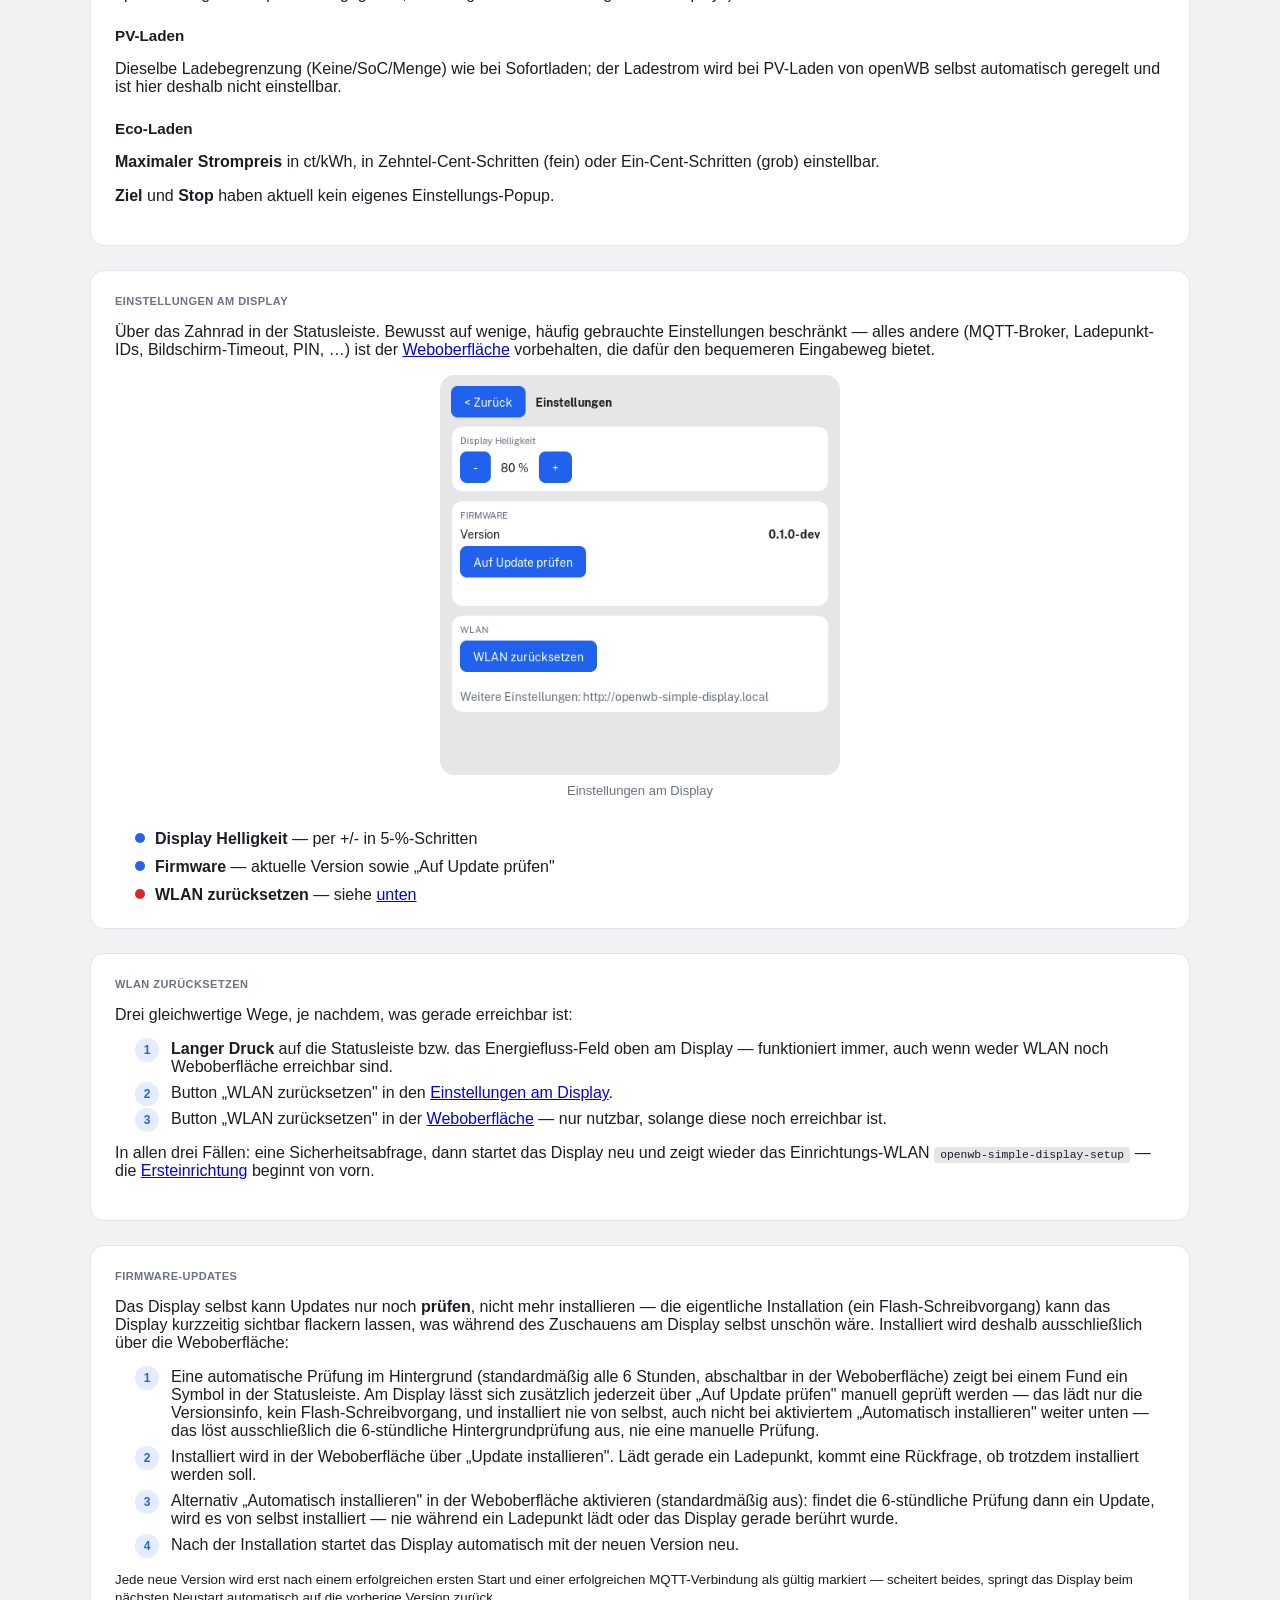
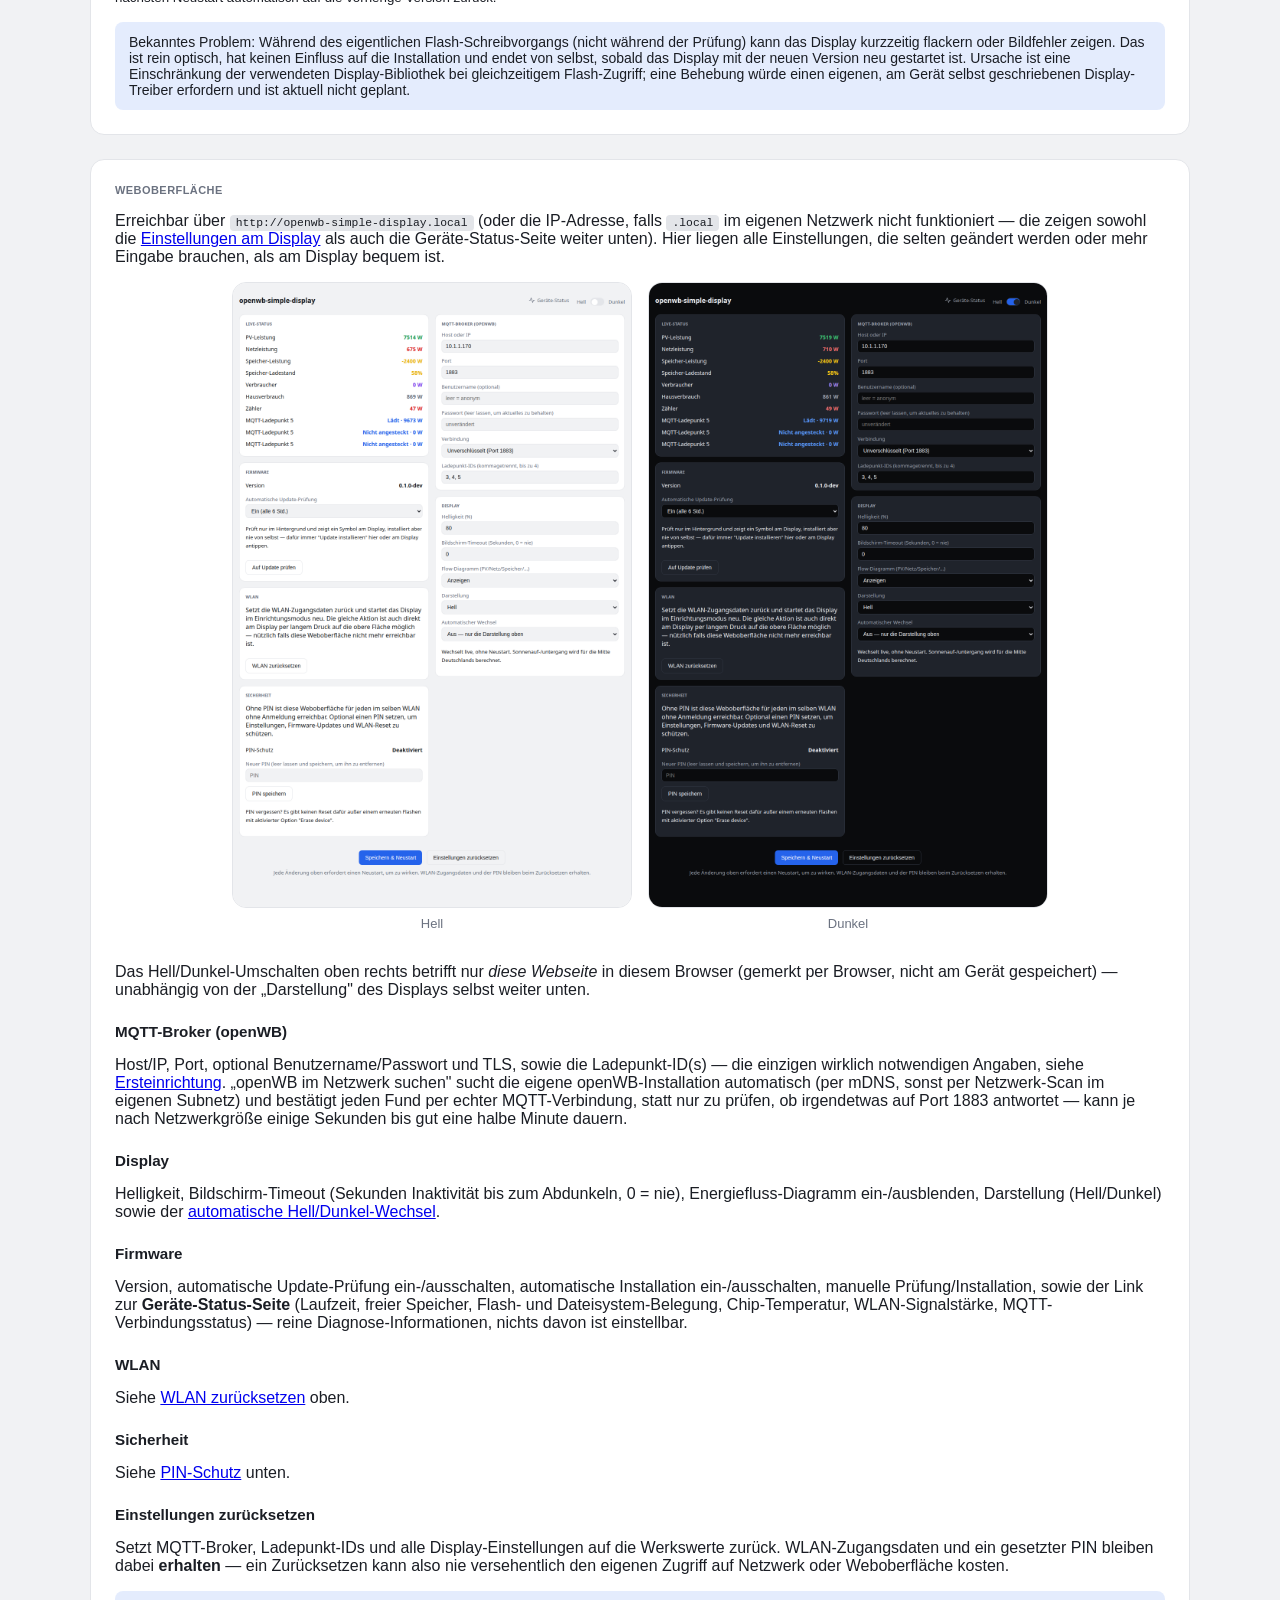
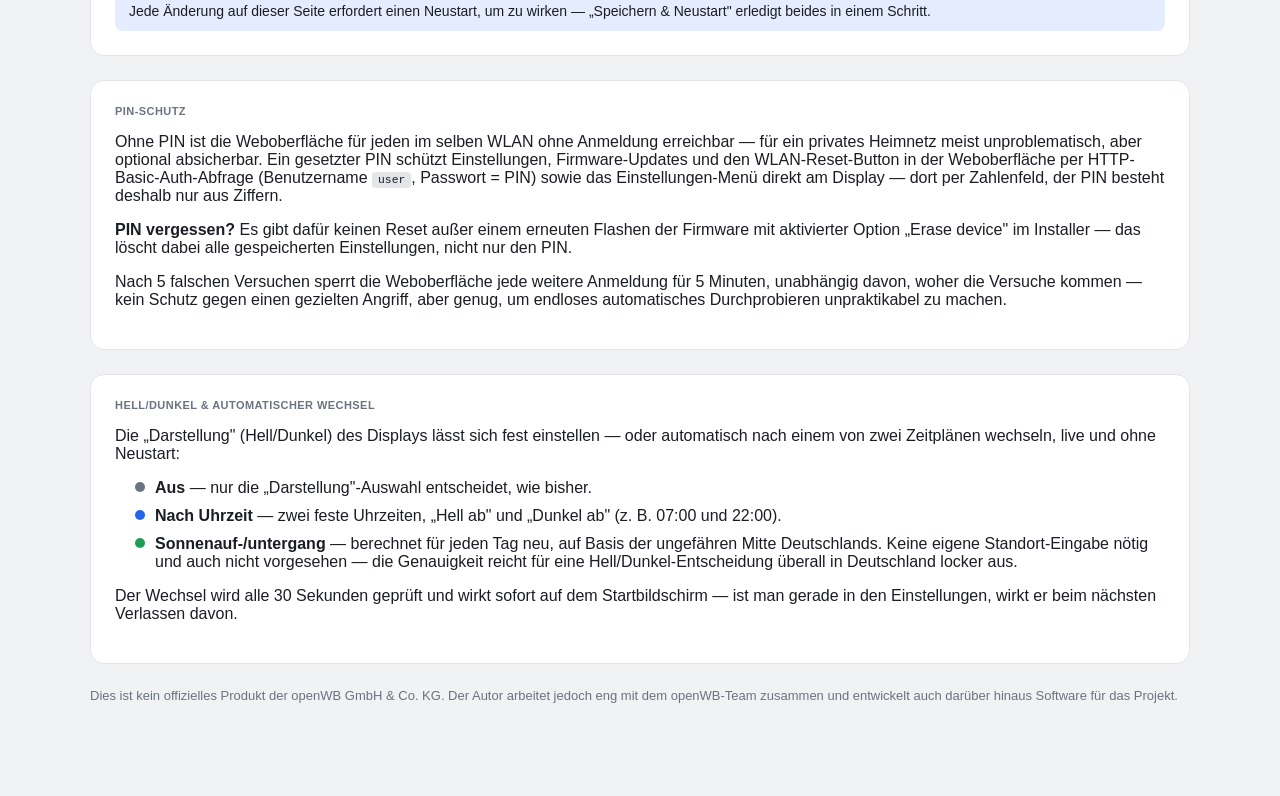
==== commit 7efe9c38: "Fix Verbraucher/Zähler double-counting against Hausverbrauch Both segments previously summed raw pow" ====
--- a/docs/anleitung/index.html
+++ b/docs/anleitung/index.html
@@ -163,16 +163,21 @@
       <li><img class="icon" src="../assets/icons/icon-bolt-grid.svg" alt="" />
         <span>Netzeinspeisung (Überschuss)</span></li>
       <li><img class="icon" src="../assets/icons/icon-droplet-consumer.svg" alt="" />
-        <span>Verbraucher (sonstige schaltbare Geräte)</span></li>
+        <span>Verbraucher — automatisch erkannte, schaltbare Geräte direkt unter dem
+        Netz-Hauptzähler, aber nur deren Anteil, der in openWB NICHT als Hausverbrauch
+        eingestuft ist</span></li>
       <li><img class="icon" src="../assets/icons/icon-home-muted.svg" alt="" />
-        <span>Hausverbrauch (nicht separat gemessene Grundlast)</span></li>
+        <span>Hausverbrauch — von openWB berechnet aus allem, was (direkt oder per
+        „Automatik"-Vererbung) als Hausverbrauch eingestuft ist</span></li>
       <li><img class="icon" src="../assets/icons/icon-gauge-grid.svg" alt="" />
-        <span>Summe zusätzlicher, automatisch erkannter Unterzähler jenseits des
-        Netz-Hauptzählers (openWBs „Zähler")</span></li>
-    </ul>
-    <p><small>EVU (Netz) und Zähler sind bewusst nicht zusammengefasst: openWB kann sie
-      intern nicht sauber trennen, deshalb zeigt auch die openWB-Oberfläche selbst sie
-      getrennt an.</small></p>
+        <span>Zähler — automatisch erkannte Unterzähler jenseits des Netz-Hauptzählers,
+        aber nur deren Anteil, der NICHT als Hausverbrauch eingestuft ist</span></li>
+    </ul>
+    <p><small>Verbraucher/Zähler und Hausverbrauch überschneiden sich dadurch nie: ein
+      Gerät oder Unterzähler, das openWB (direkt oder per Vererbung vom Hauptzähler) als
+      Hausverbrauch einstuft, zählt ausschließlich im Hausverbrauch-Wert, nicht zusätzlich
+      hier. Nur explizit als „kein Hausverbrauch" eingestufte Geräte/Zähler erscheinen in
+      diesen beiden Werten.</small></p>
   </section>
 
   <section class="panel" id="ladepunktkarte">
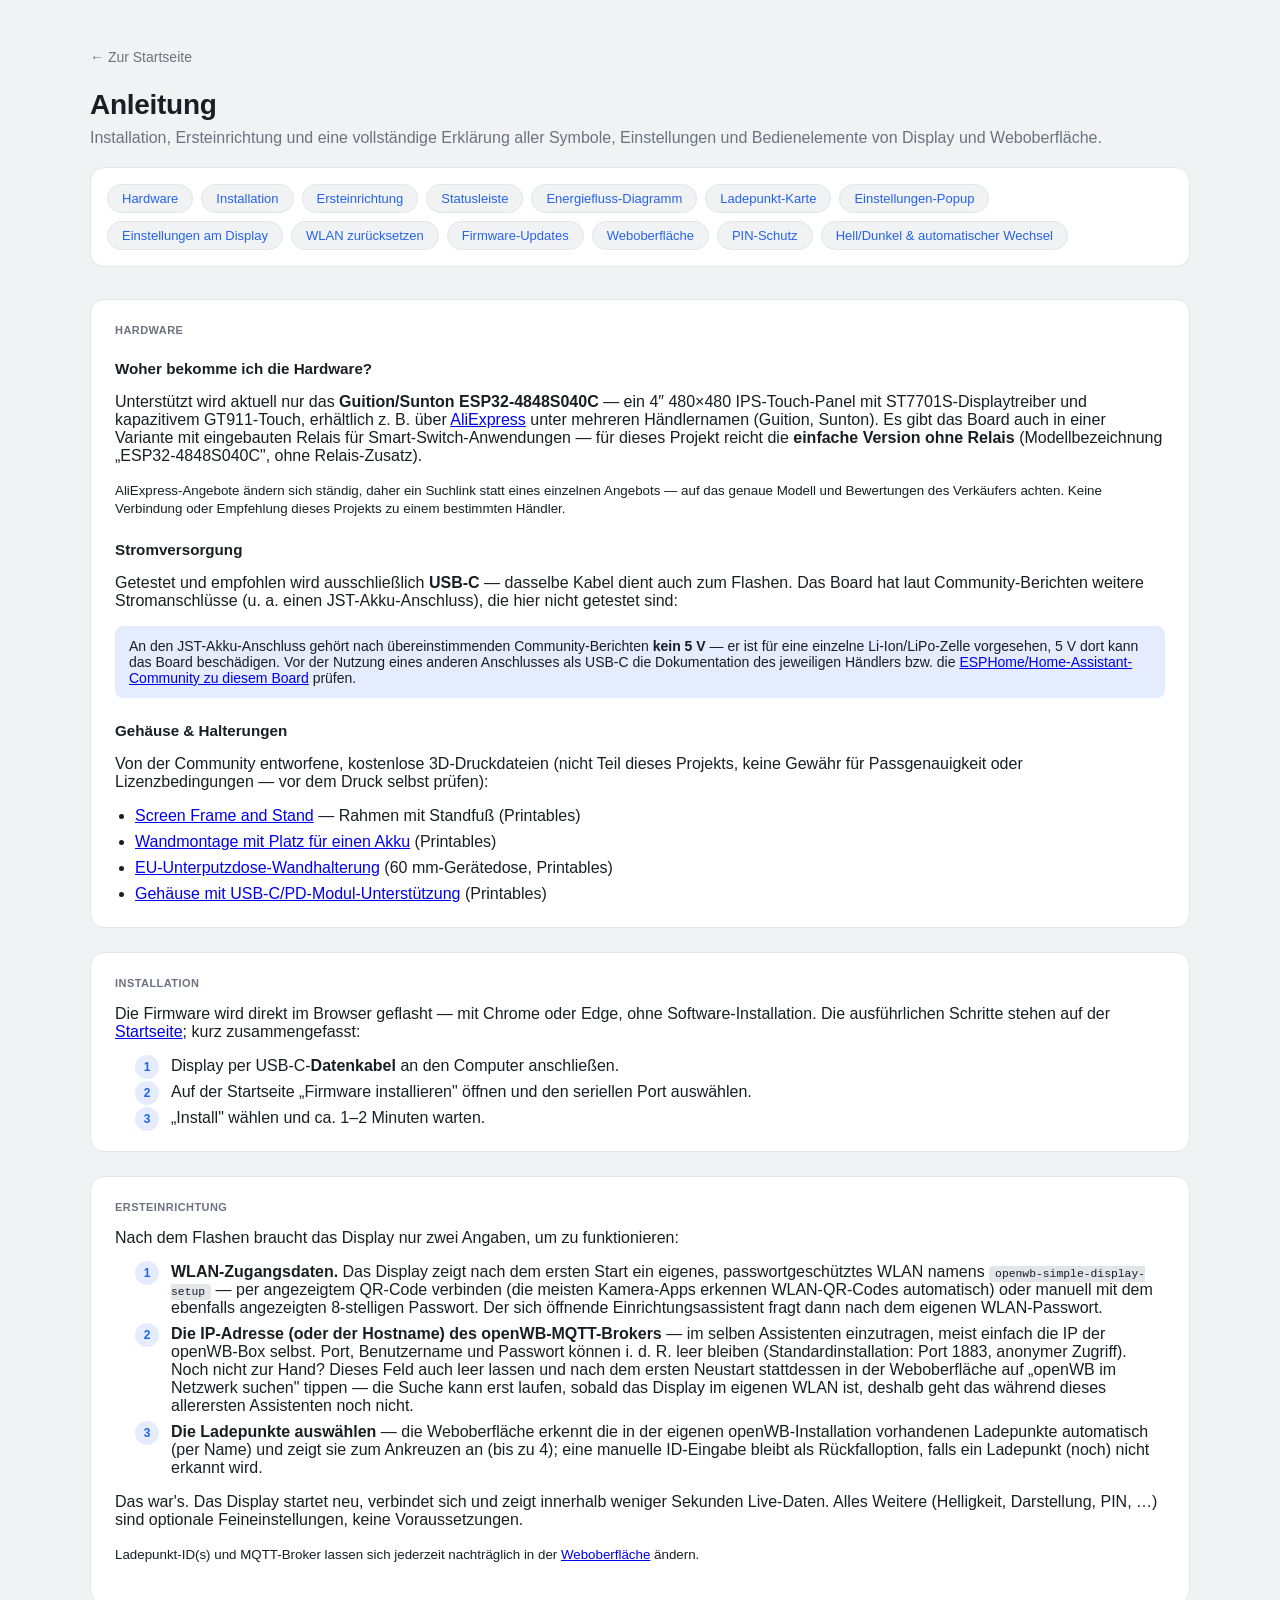
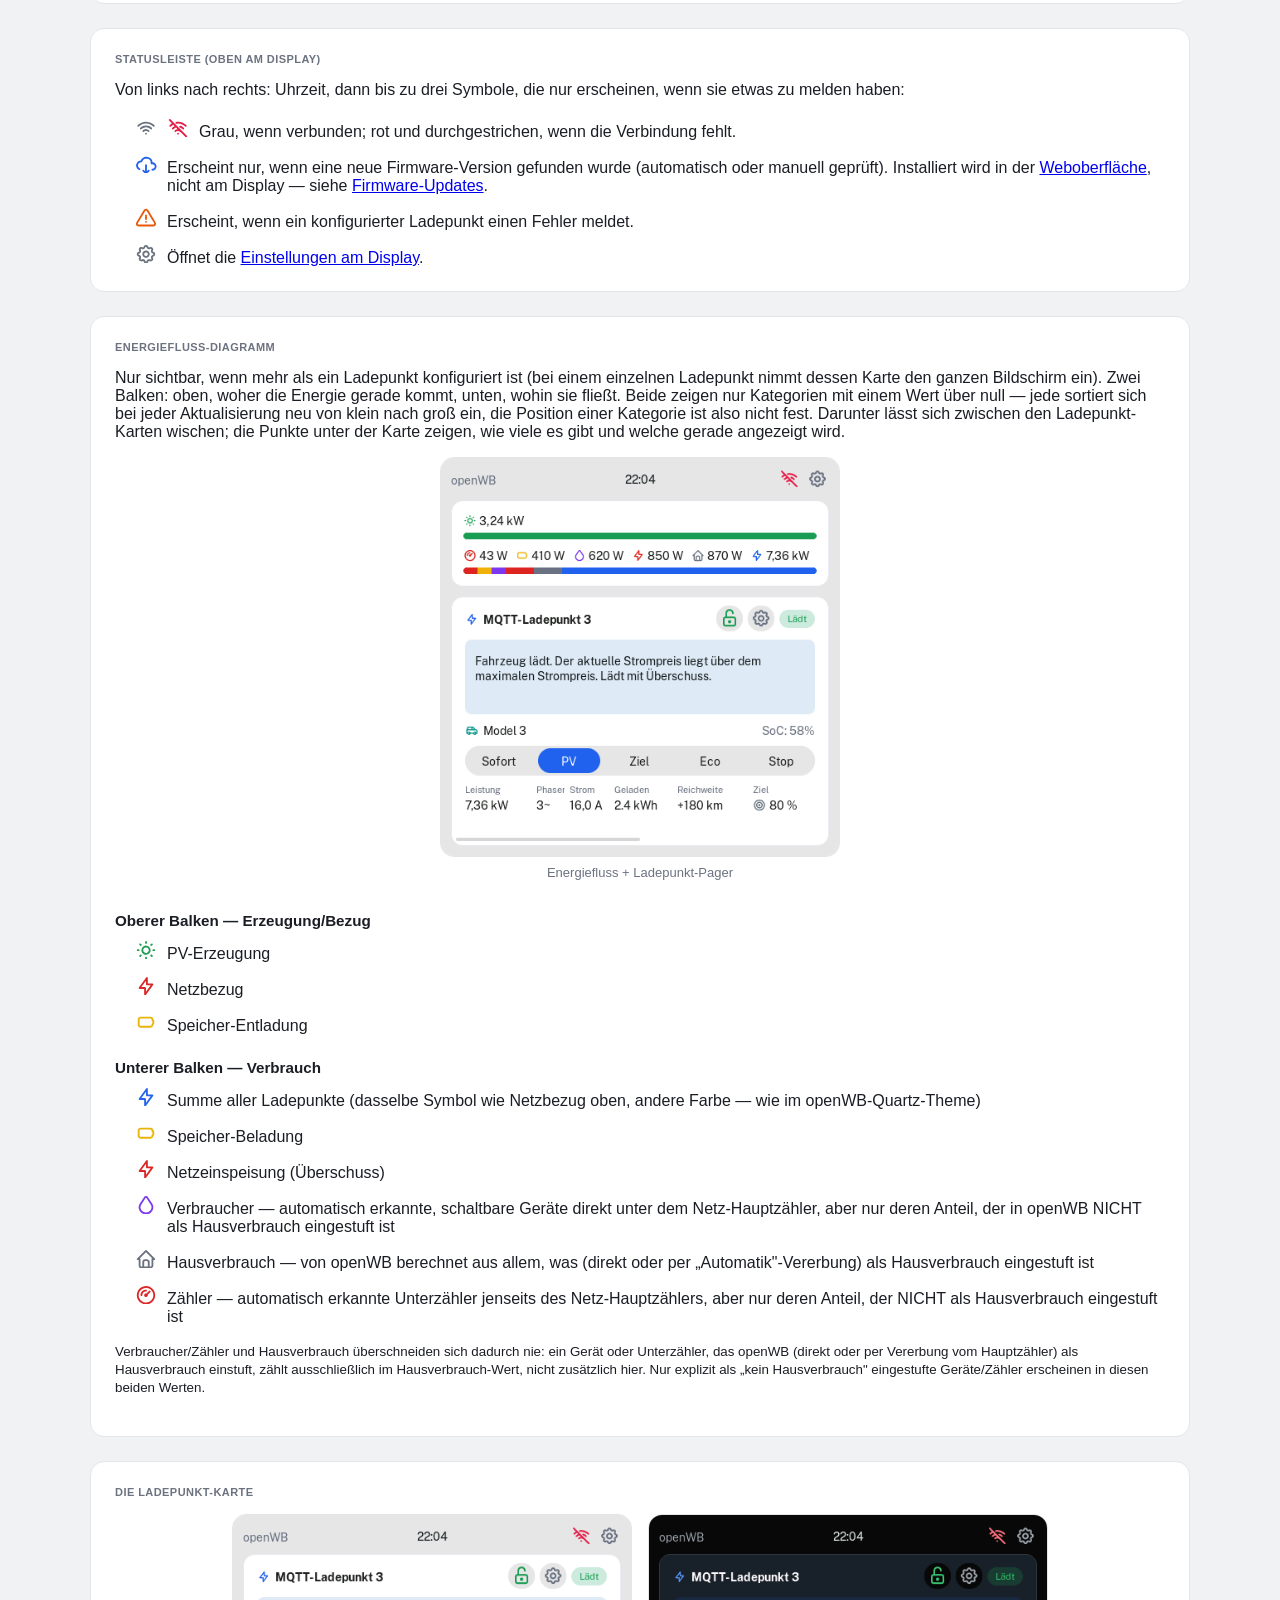
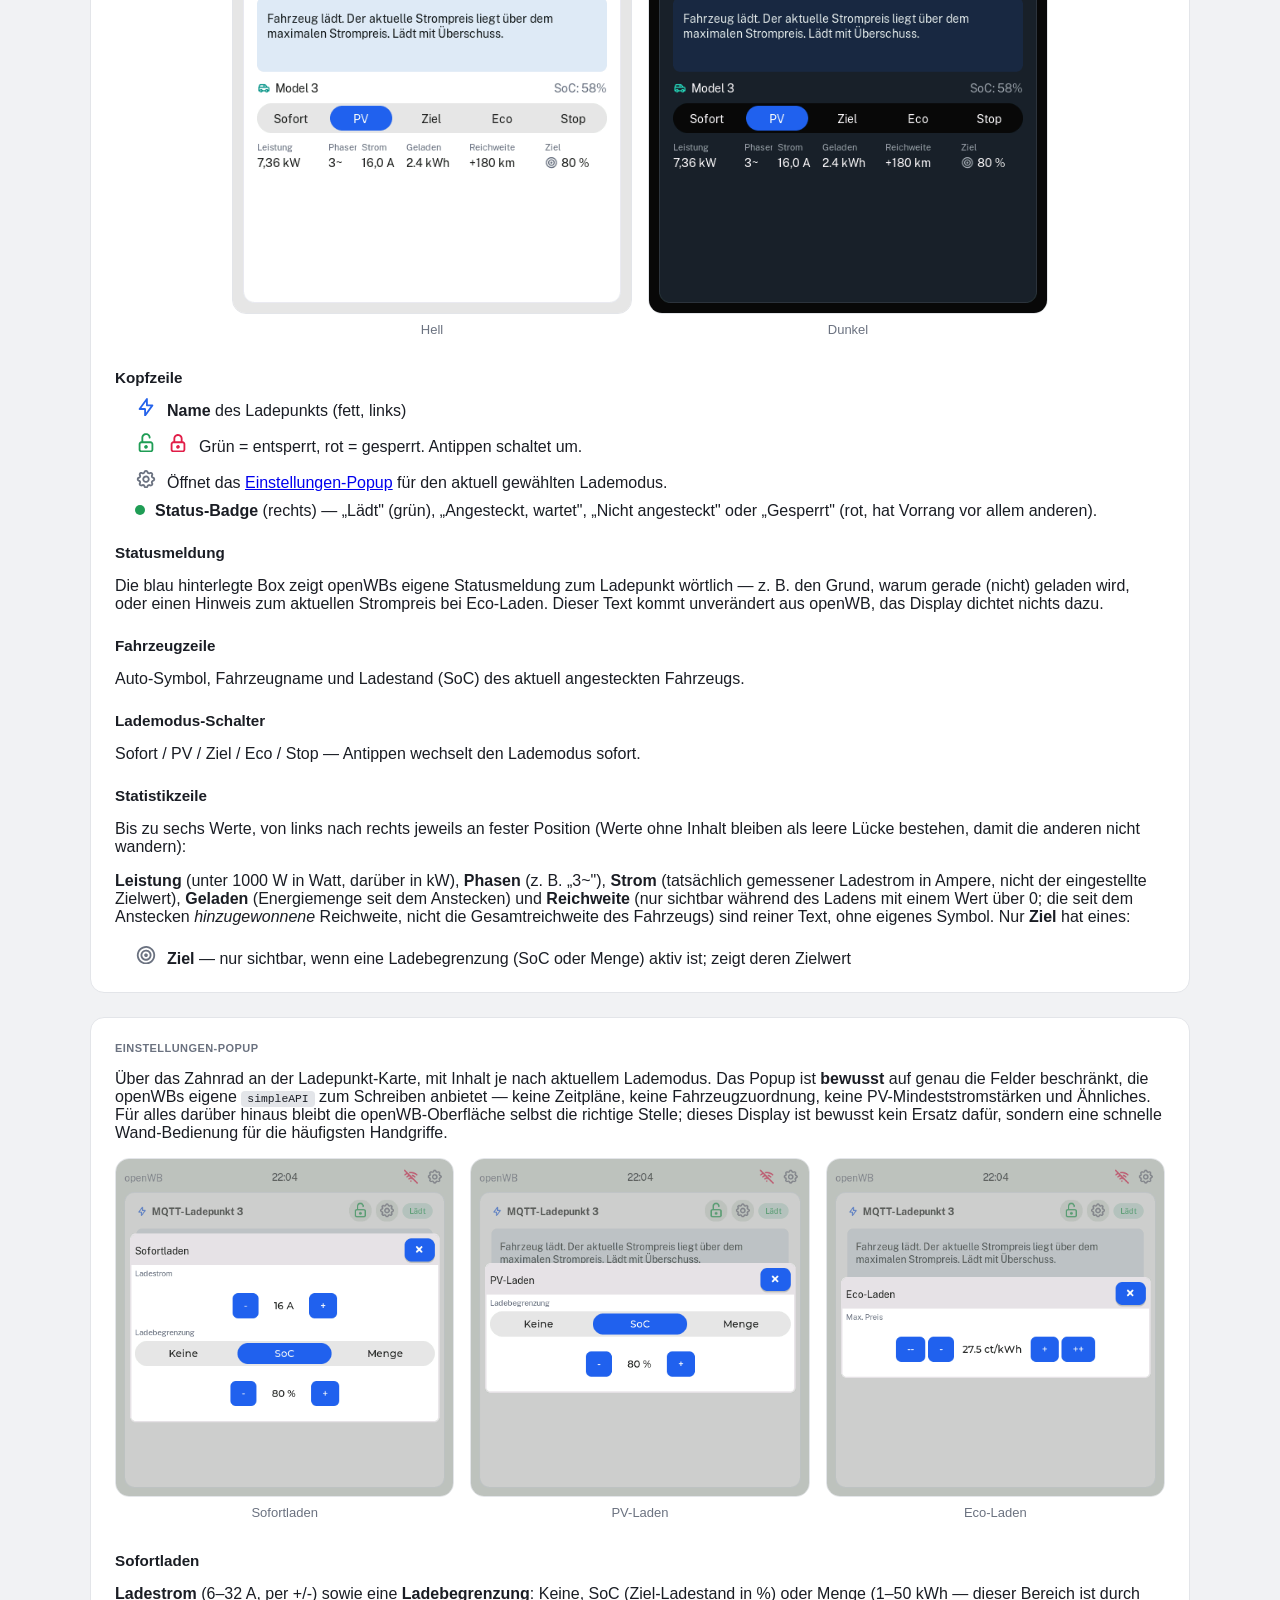
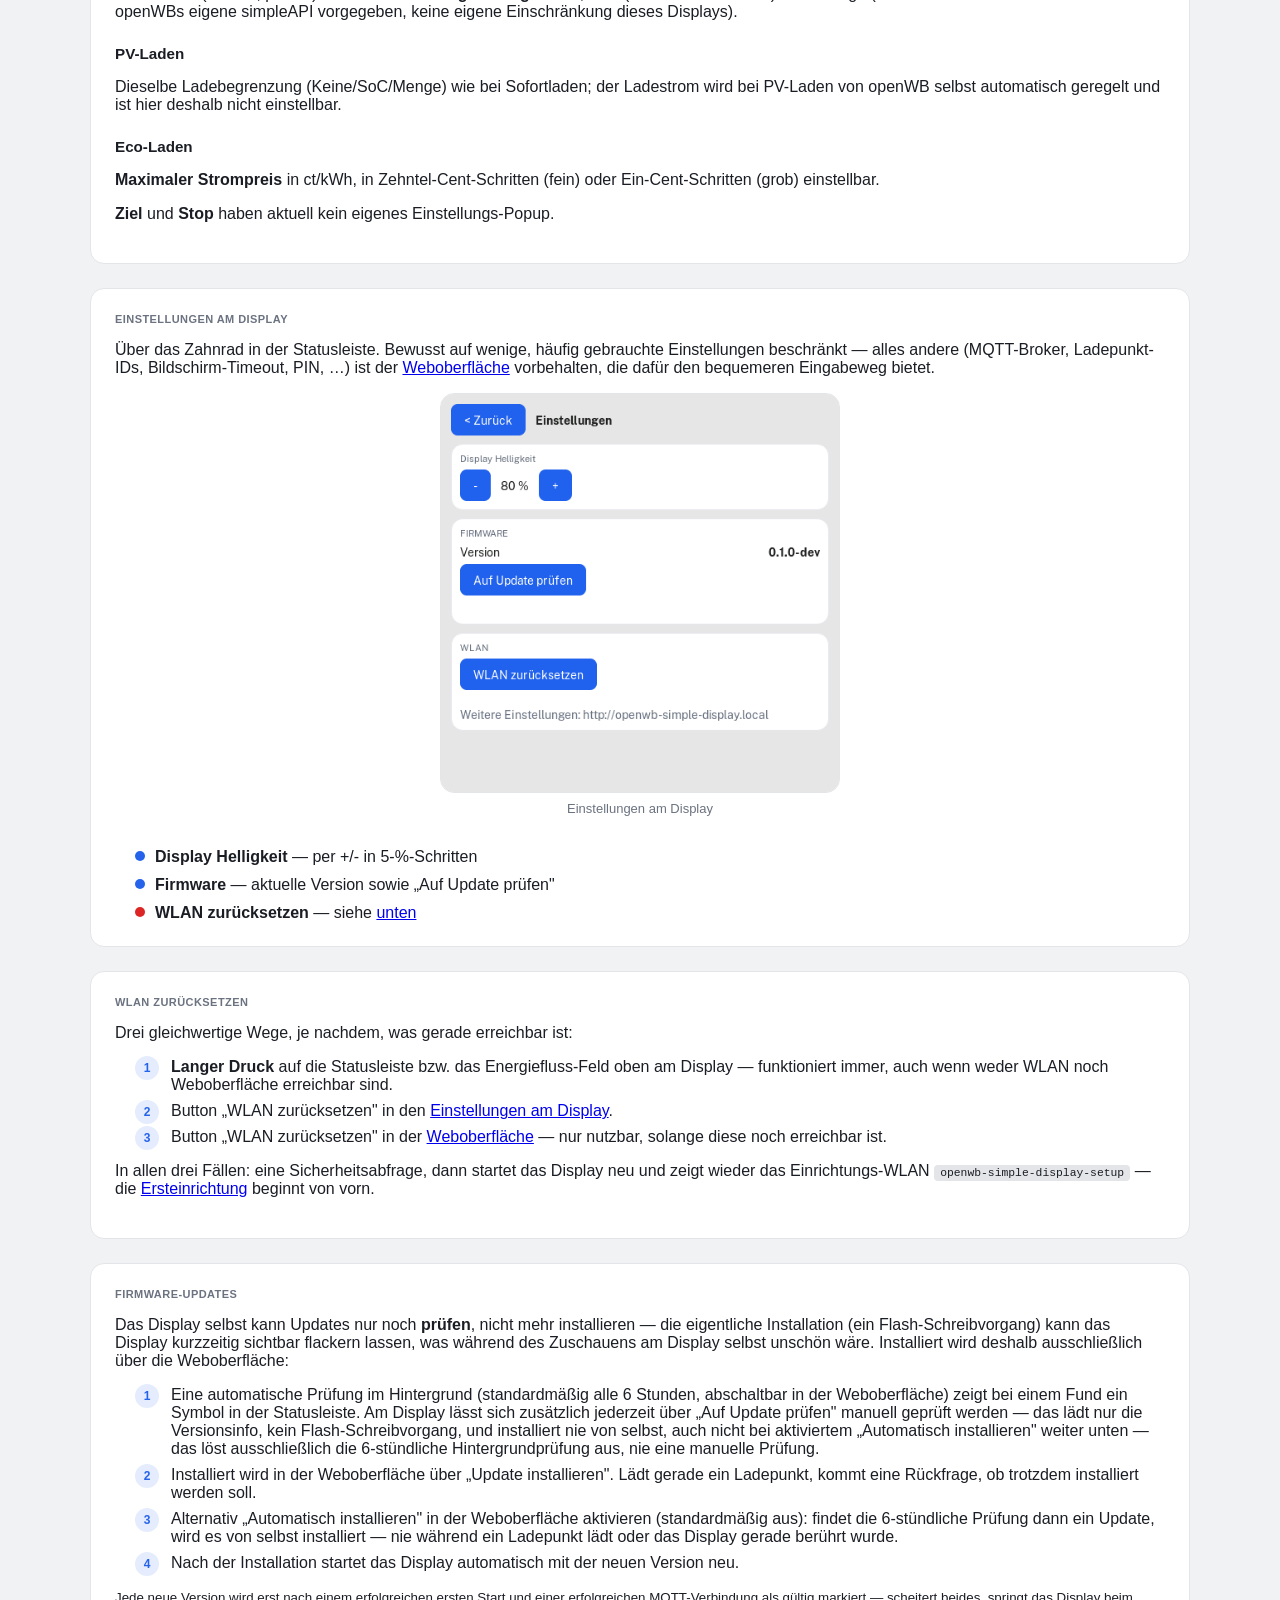
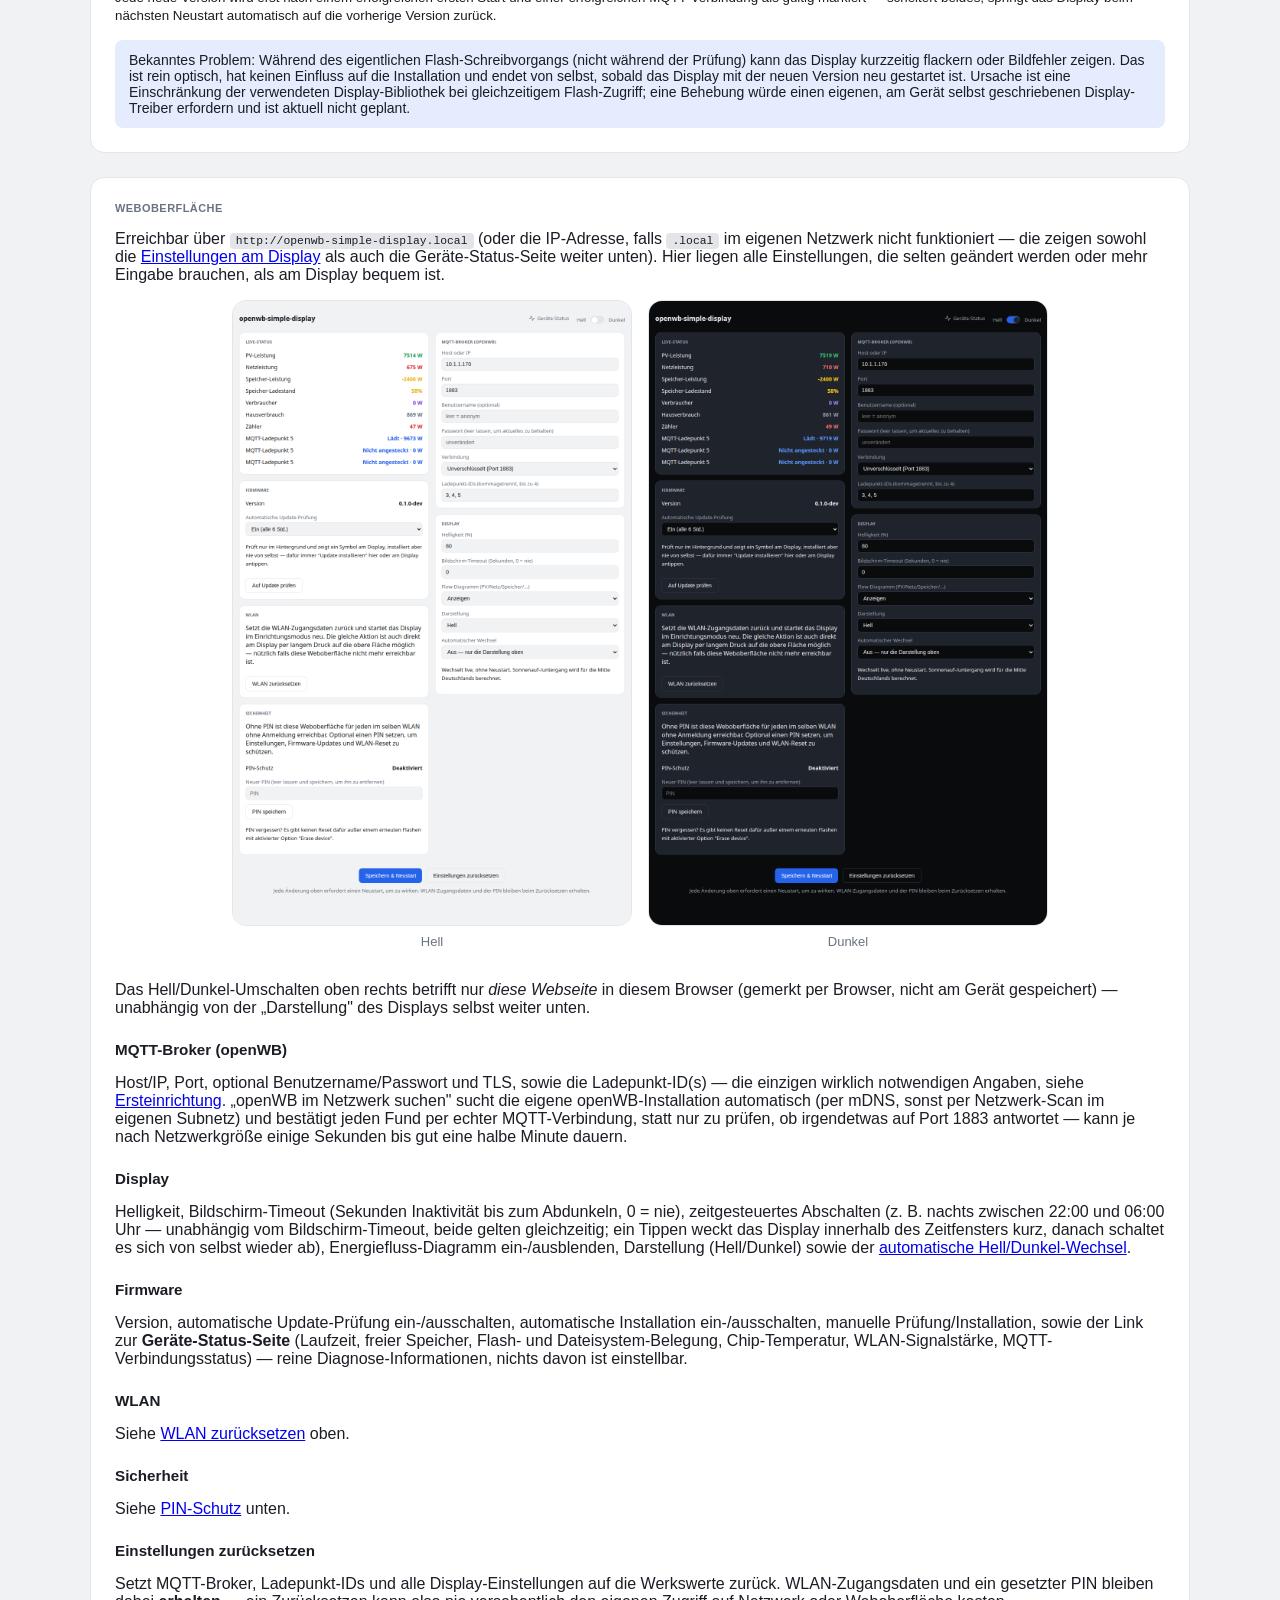
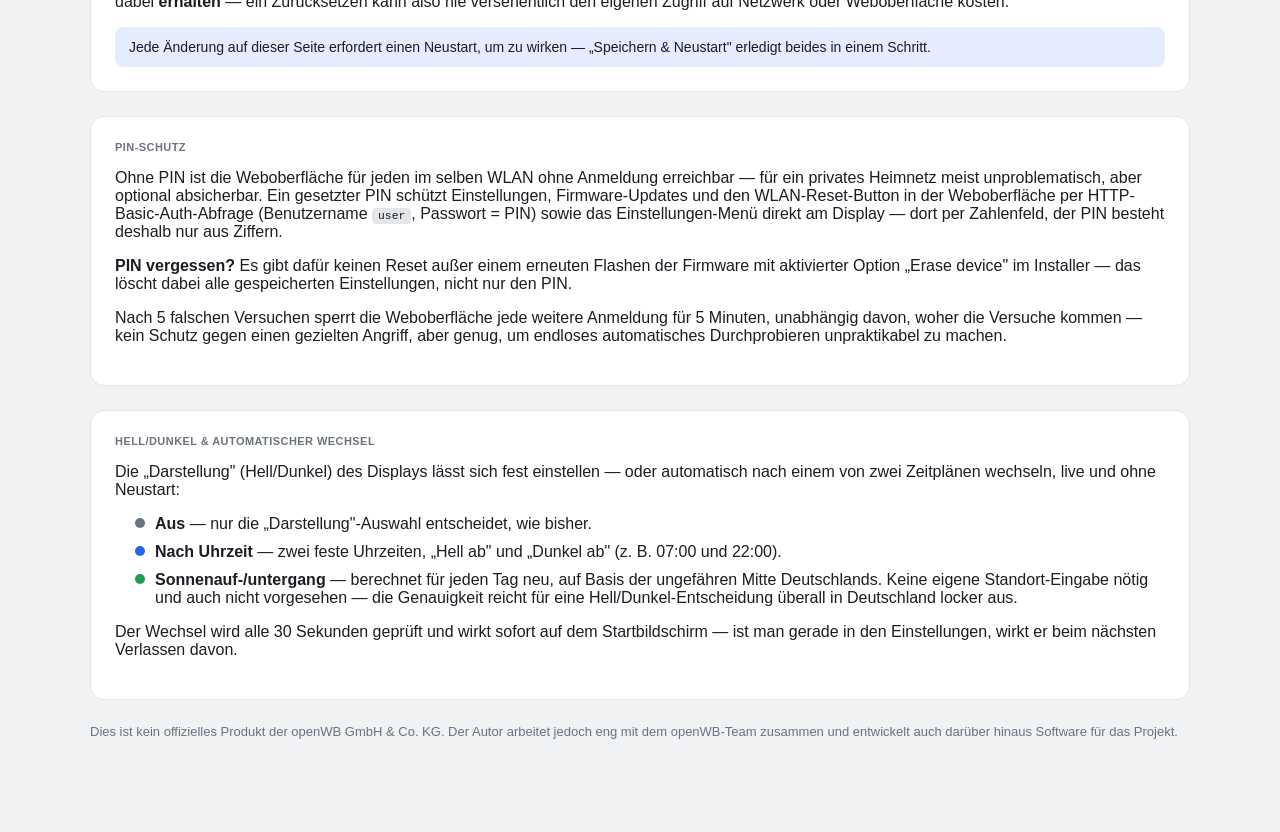
==== commit 71b0d1fb: "Add page-indicator dots for the chargepoint pager, and a sleep schedule Page dots: the chargepoint p" ====
--- a/docs/anleitung/index.html
+++ b/docs/anleitung/index.html
@@ -137,7 +137,9 @@
       Ladepunkt nimmt dessen Karte den ganzen Bildschirm ein). Zwei Balken: oben, woher
       die Energie gerade kommt, unten, wohin sie fließt. Beide zeigen nur Kategorien mit
       einem Wert über null — jede sortiert sich bei jeder Aktualisierung neu von klein
-      nach groß ein, die Position einer Kategorie ist also nicht fest.</p>
+      nach groß ein, die Position einer Kategorie ist also nicht fest. Darunter lässt
+      sich zwischen den Ladepunkt-Karten wischen; die Punkte unter der Karte zeigen, wie
+      viele es gibt und welche gerade angezeigt wird.</p>
     <div class="screenshots">
       <figure>
         <img src="../assets/screenshot-multi-light.png" alt="Energiefluss-Diagramm über mehreren Ladepunkt-Karten" />
@@ -378,6 +380,9 @@
       Sekunden bis gut eine halbe Minute dauern.</p>
     <h3>Display</h3>
     <p>Helligkeit, Bildschirm-Timeout (Sekunden Inaktivität bis zum Abdunkeln, 0 = nie),
+      zeitgesteuertes Abschalten (z.&nbsp;B. nachts zwischen 22:00 und 06:00 Uhr — unabhängig
+      vom Bildschirm-Timeout, beide gelten gleichzeitig; ein Tippen weckt das Display
+      innerhalb des Zeitfensters kurz, danach schaltet es sich von selbst wieder ab),
       Energiefluss-Diagramm ein-/ausblenden, Darstellung (Hell/Dunkel) sowie der
       <a href="#darstellung">automatische Hell/Dunkel-Wechsel</a>.</p>
     <h3>Firmware</h3>
